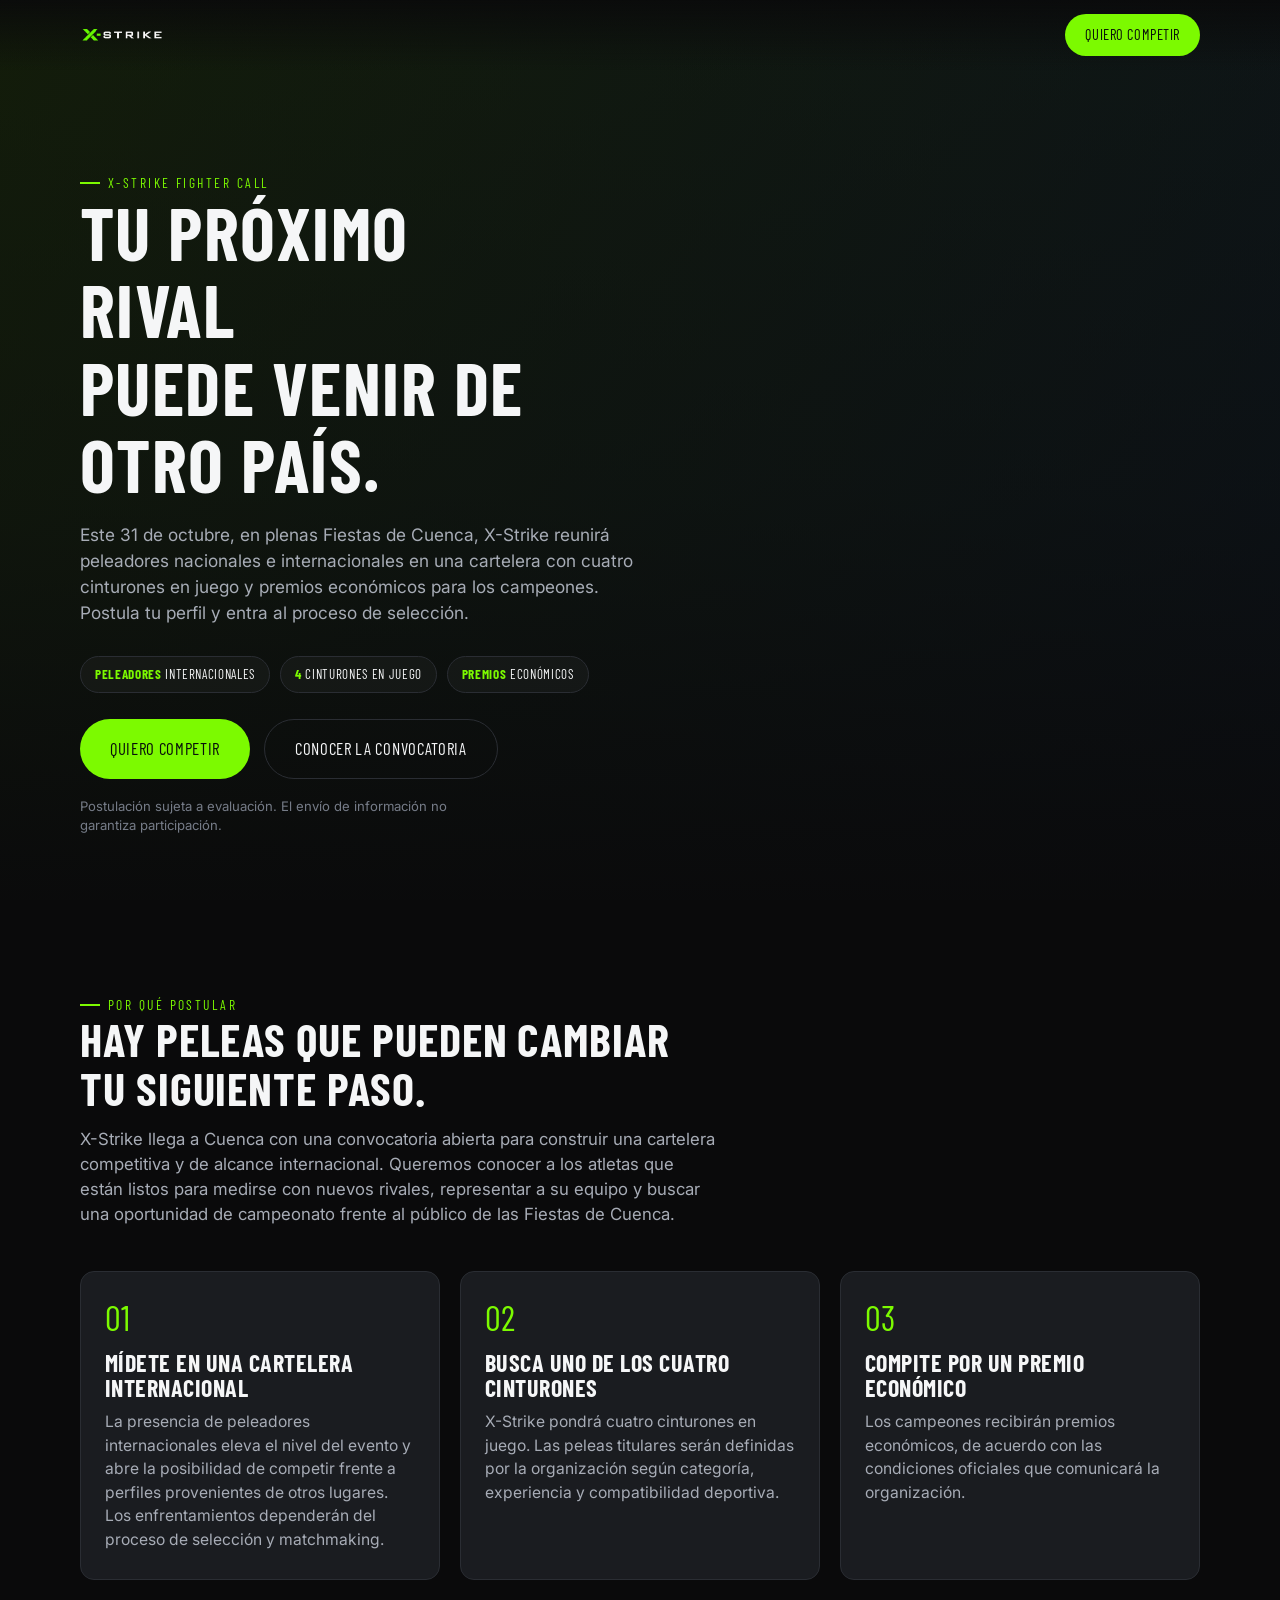
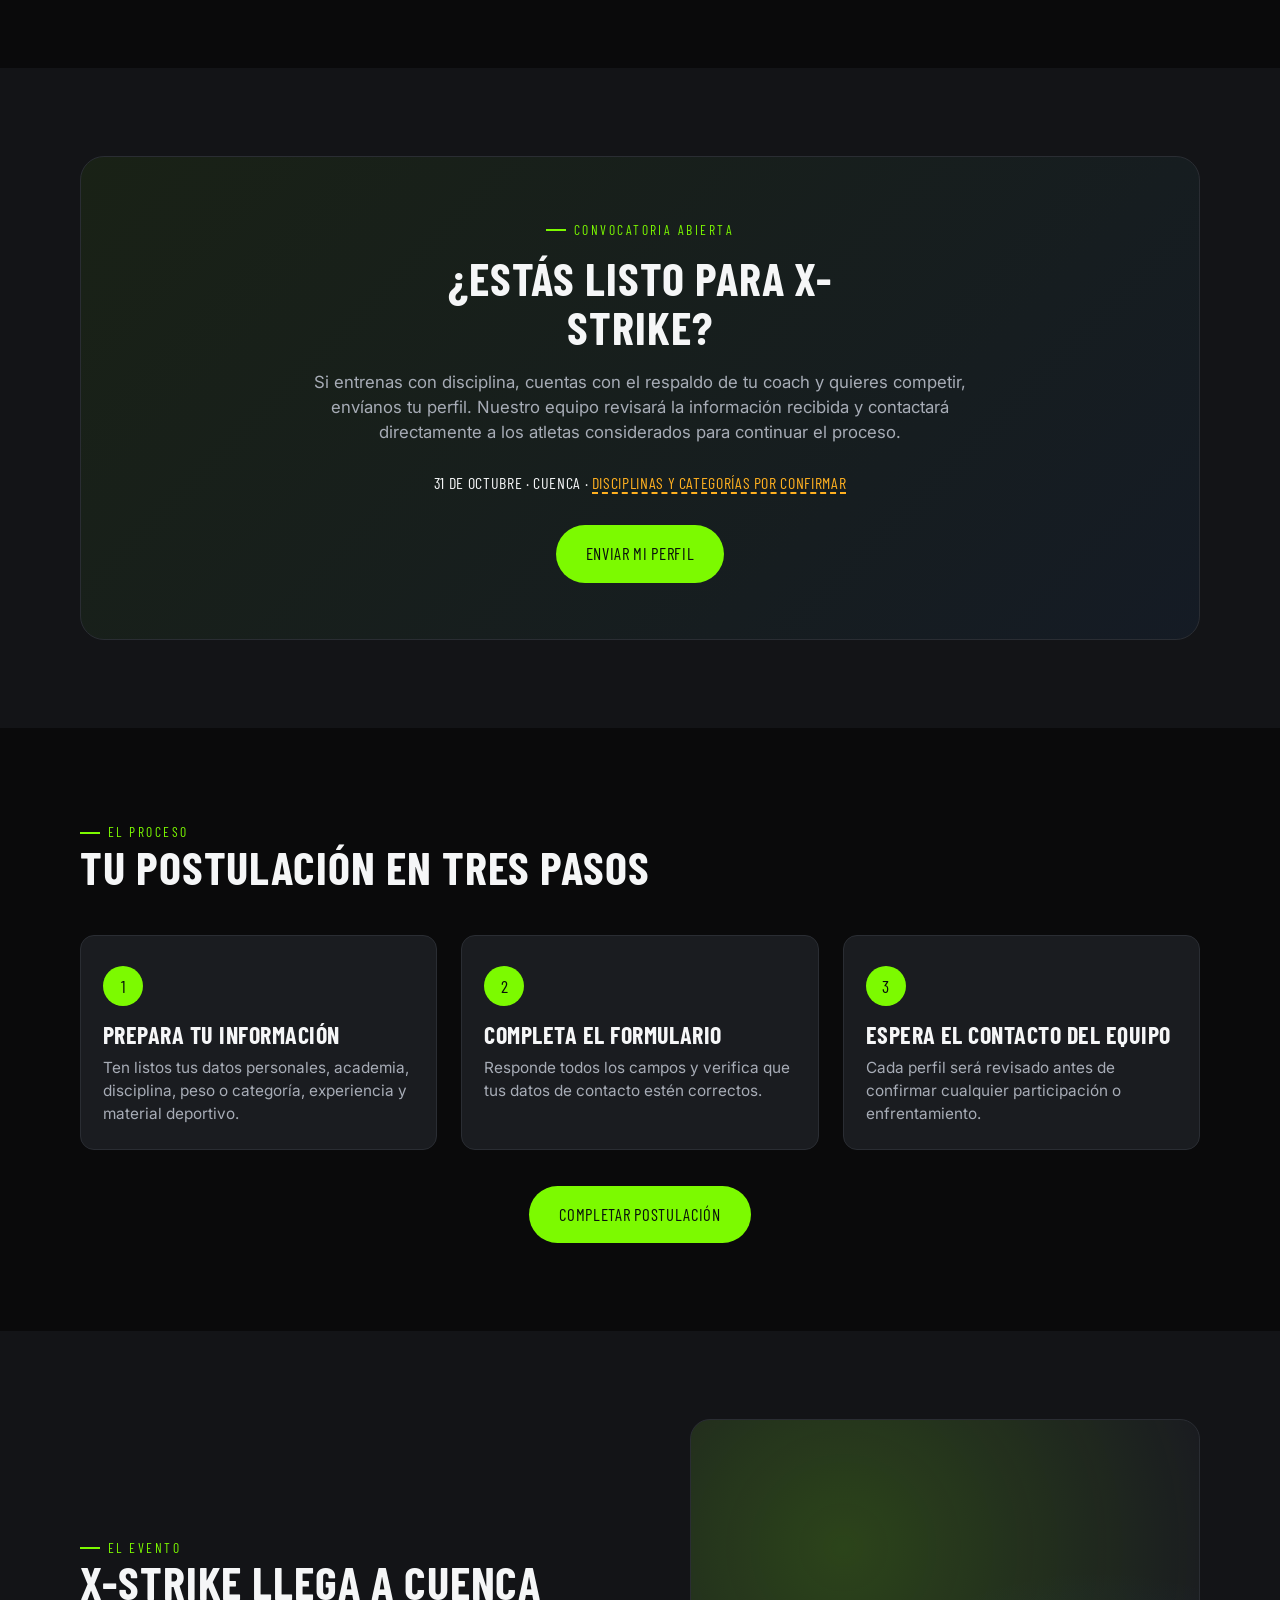
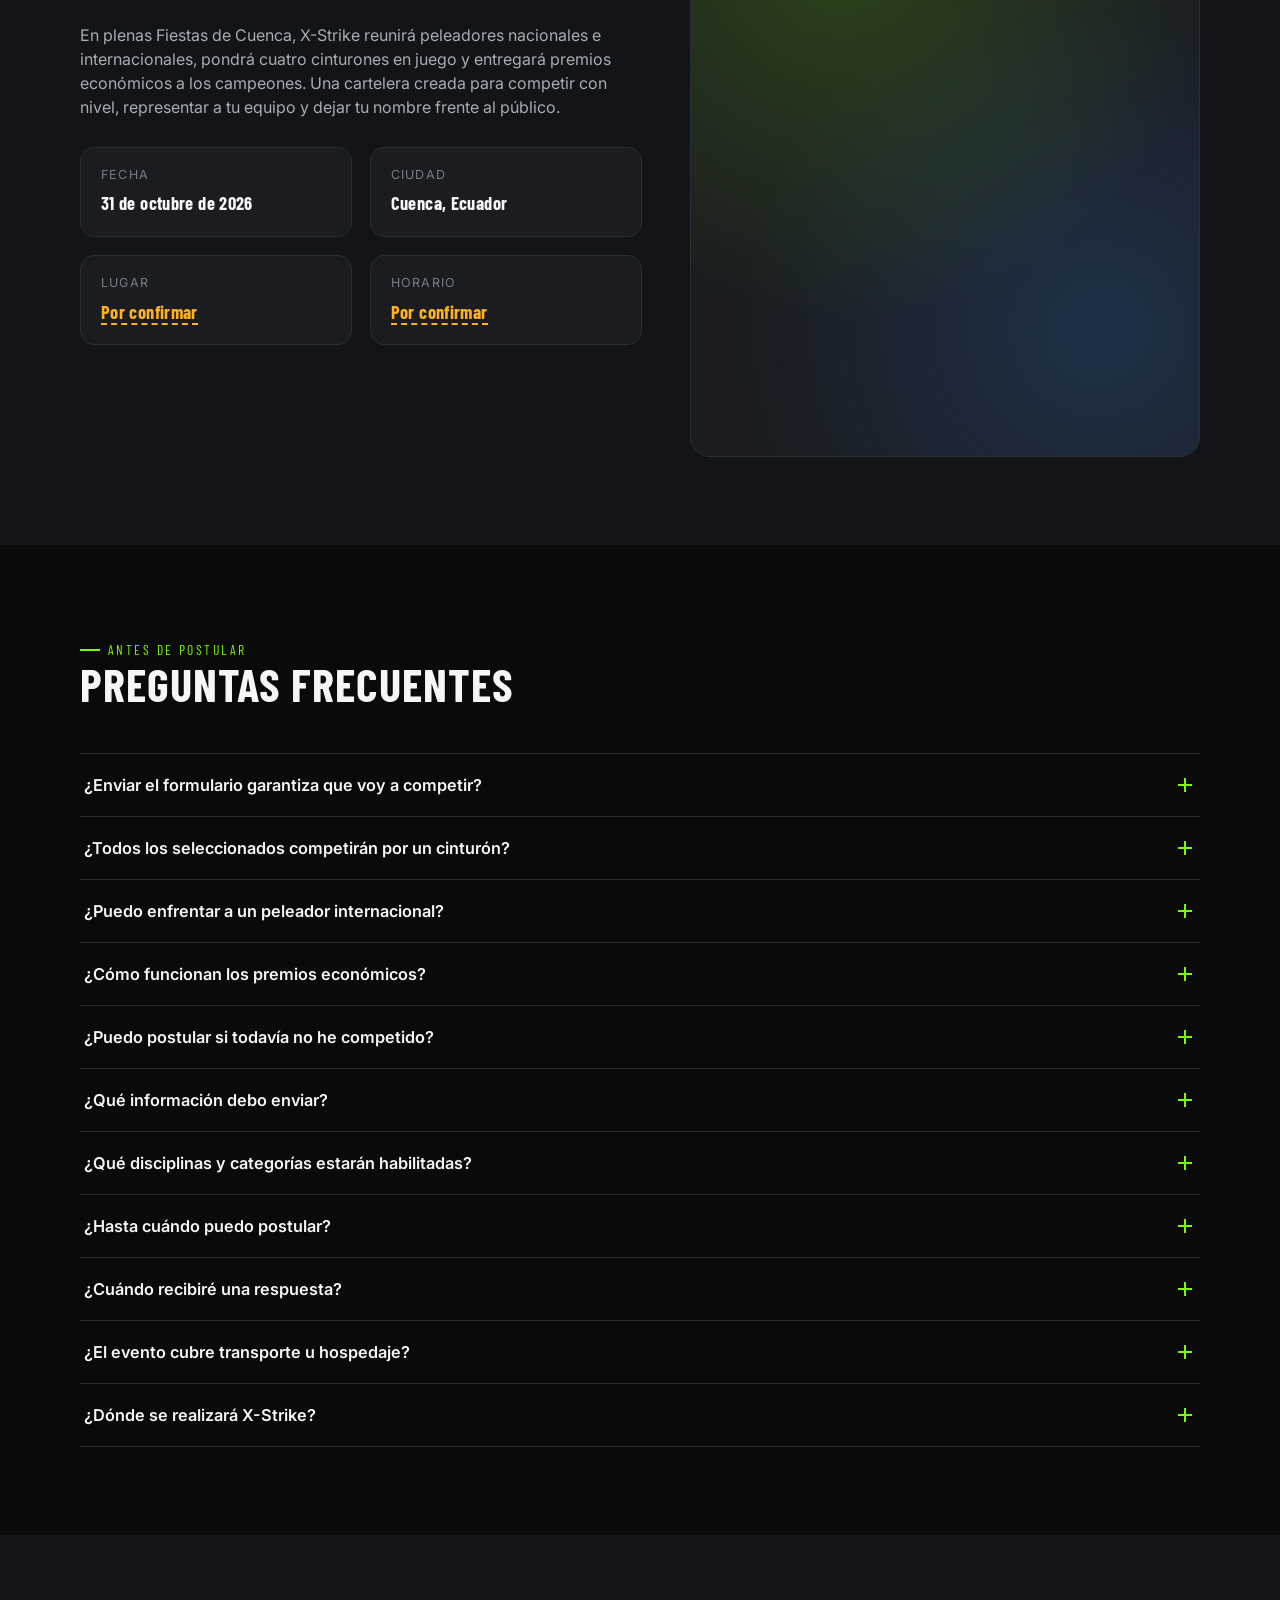
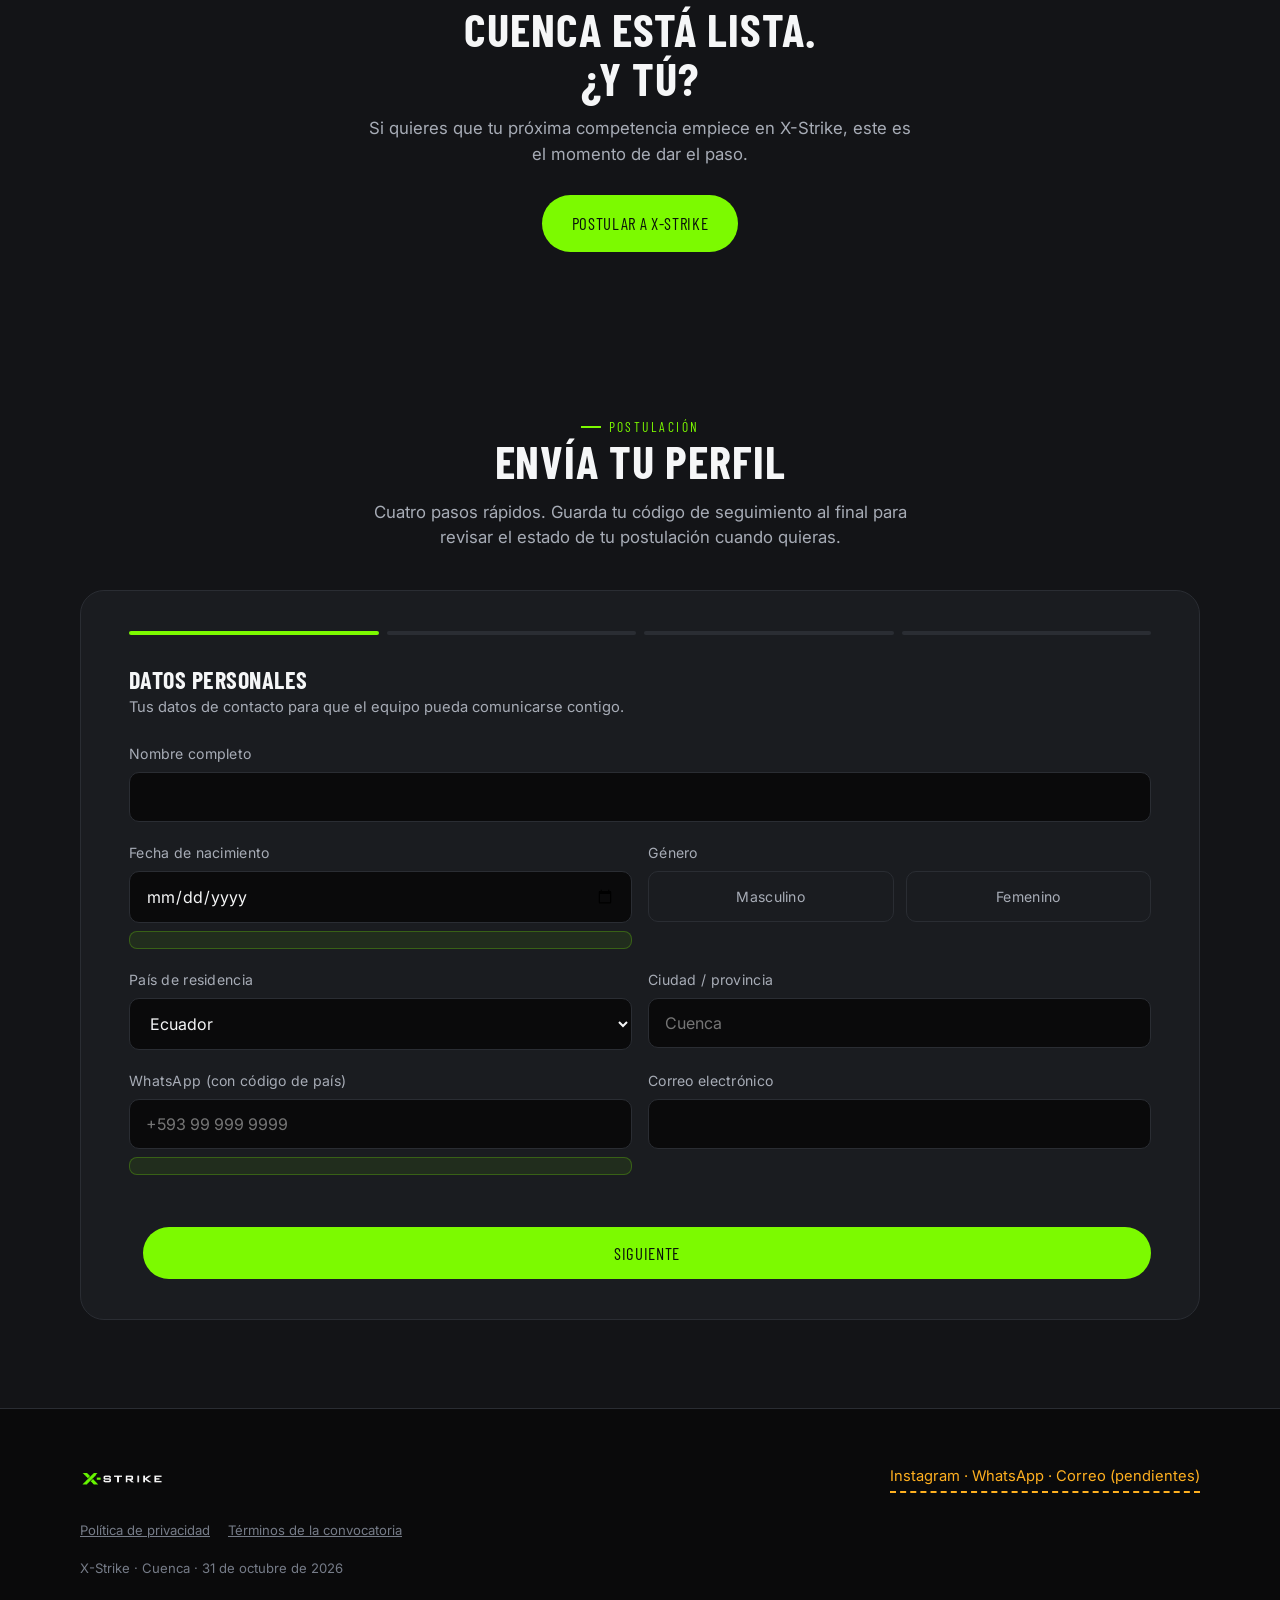
==== index.html @ f02456be "Landing X-Strike: formulario, panel de revisión, pagos" ====
<!doctype html>
<html lang="es">
<head>
<meta charset="UTF-8" />
<meta name="viewport" content="width=device-width, initial-scale=1, viewport-fit=cover" />
<title>X-Strike — Postula para competir en Cuenca</title>
<meta name="description" content="X-Strike llega a Cuenca el 31 de octubre. Peleadores nacionales e internacionales, cuatro cinturones en juego y premios económicos. Postula tu perfil." />
<link rel="icon" href="assets/img/favicon.png" />
<meta property="og:title" content="X-Strike — El nuevo estándar" />
<meta property="og:description" content="Postula para competir en X-Strike, Cuenca, 31 de octubre de 2026." />
<meta property="og:image" content="assets/img/og-preview.jpg" />
<meta property="og:type" content="website" />
<link rel="preconnect" href="https://fonts.googleapis.com">
<link rel="preconnect" href="https://fonts.gstatic.com" crossorigin>
<link href="https://fonts.googleapis.com/css2?family=Barlow+Condensed:wght@600;700&family=Inter:wght@400;500;600&display=swap" rel="stylesheet">
<link rel="stylesheet" href="styles.css" />
</head>
<body>

<nav class="nav">
  <div class="container">
    <img src="assets/img/logo-white.png" alt="X-Strike" class="logo-img" />
    <a href="#formulario" class="btn btn-primary">Quiero competir</a>
  </div>
</nav>

<!-- ============ HERO ============ -->
<header class="hero" id="hero">
  <div class="hero-media">
    <video autoplay muted loop playsinline poster="assets/img/hero-fallback.jpg">
      <source src="assets/video/hero.mp4" type="video/mp4" />
    </video>
  </div>
  <div class="container">
    <span class="eyebrow">X-Strike Fighter Call</span>
    <h1>Tu próximo rival<br>puede venir de otro país.</h1>
    <p class="hero-text">
      Este 31 de octubre, en plenas Fiestas de Cuenca, X-Strike reunirá peleadores nacionales
      e internacionales en una cartelera con cuatro cinturones en juego y premios económicos
      para los campeones. Postula tu perfil y entra al proceso de selección.
    </p>
    <div class="hero-badges">
      <span class="hero-badge"><b>Peleadores</b> internacionales</span>
      <span class="hero-badge"><b>4</b> cinturones en juego</span>
      <span class="hero-badge"><b>Premios</b> económicos</span>
    </div>
    <div class="hero-cta">
      <a href="#formulario" class="btn btn-primary">Quiero competir</a>
      <a href="#convocatoria" class="btn btn-ghost">Conocer la convocatoria</a>
    </div>
    <p class="hero-legal">Postulación sujeta a evaluación. El envío de información no garantiza participación.</p>
  </div>
</header>

<!-- ============ PROPUESTA PARA EL PELEADOR ============ -->
<section id="propuesta">
  <div class="container">
    <div class="section-head reveal">
      <span class="eyebrow">Por qué postular</span>
      <h2>Hay peleas que pueden cambiar tu siguiente paso.</h2>
      <p>
        X-Strike llega a Cuenca con una convocatoria abierta para construir una cartelera
        competitiva y de alcance internacional. Queremos conocer a los atletas que están
        listos para medirse con nuevos rivales, representar a su equipo y buscar una
        oportunidad de campeonato frente al público de las Fiestas de Cuenca.
      </p>
    </div>
    <div class="reasons">
      <article class="reason-card reveal">
        <div class="reason-num">01</div>
        <h3>Mídete en una cartelera internacional</h3>
        <p>La presencia de peleadores internacionales eleva el nivel del evento y abre la posibilidad de competir frente a perfiles provenientes de otros lugares. Los enfrentamientos dependerán del proceso de selección y matchmaking.</p>
      </article>
      <article class="reason-card reveal">
        <div class="reason-num">02</div>
        <h3>Busca uno de los cuatro cinturones</h3>
        <p>X-Strike pondrá cuatro cinturones en juego. Las peleas titulares serán definidas por la organización según categoría, experiencia y compatibilidad deportiva.</p>
      </article>
      <article class="reason-card reveal">
        <div class="reason-num">03</div>
        <h3>Compite por un premio económico</h3>
        <p>Los campeones recibirán premios económicos, de acuerdo con las condiciones oficiales que comunicará la organización.</p>
      </article>
    </div>
  </div>
</section>

<!-- ============ CONVOCATORIA ABIERTA ============ -->
<section class="alt" id="convocatoria">
  <div class="container">
    <div class="convocatoria reveal">
      <span class="eyebrow" style="justify-content:center; margin-bottom: 14px;">Convocatoria abierta</span>
      <h2>¿Estás listo para X-Strike?</h2>
      <p>
        Si entrenas con disciplina, cuentas con el respaldo de tu coach y quieres competir,
        envíanos tu perfil. Nuestro equipo revisará la información recibida y contactará
        directamente a los atletas considerados para continuar el proceso.
      </p>
      <div class="convocatoria-facts">
        31 DE OCTUBRE · CUENCA · <span class="pending" title="Pendiente de confirmar">DISCIPLINAS Y CATEGORÍAS POR CONFIRMAR</span>
      </div>
      <a href="#formulario" class="btn btn-primary">Enviar mi perfil</a>
    </div>
  </div>
</section>

<!-- ============ CÓMO POSTULAR ============ -->
<section id="como-postular">
  <div class="container">
    <div class="section-head reveal">
      <span class="eyebrow">El proceso</span>
      <h2>Tu postulación en tres pasos</h2>
    </div>
    <div class="steps">
      <div class="step reveal">
        <h3>Prepara tu información</h3>
        <p>Ten listos tus datos personales, academia, disciplina, peso o categoría, experiencia y material deportivo.</p>
      </div>
      <div class="step reveal">
        <h3>Completa el formulario</h3>
        <p>Responde todos los campos y verifica que tus datos de contacto estén correctos.</p>
      </div>
      <div class="step reveal">
        <h3>Espera el contacto del equipo</h3>
        <p>Cada perfil será revisado antes de confirmar cualquier participación o enfrentamiento.</p>
      </div>
    </div>
    <div style="text-align:center; margin-top:36px;">
      <a href="#formulario" class="btn btn-primary">Completar postulación</a>
    </div>
  </div>
</section>

<!-- ============ INFORMACIÓN DEL EVENTO ============ -->
<section class="alt" id="evento">
  <div class="container">
    <div class="event-info">
      <div class="reveal">
        <span class="eyebrow">El evento</span>
        <h2>X-Strike llega a Cuenca</h2>
        <p style="margin-top:16px;">
          En plenas Fiestas de Cuenca, X-Strike reunirá peleadores nacionales e internacionales,
          pondrá cuatro cinturones en juego y entregará premios económicos a los campeones.
          Una cartelera creada para competir con nivel, representar a tu equipo y dejar tu
          nombre frente al público.
        </p>
        <div class="event-facts">
          <div class="event-fact"><span>Fecha</span><strong>31 de octubre de 2026</strong></div>
          <div class="event-fact"><span>Ciudad</span><strong>Cuenca, Ecuador</strong></div>
          <div class="event-fact"><span>Lugar</span><strong class="pending" title="Pendiente de confirmar">Por confirmar</strong></div>
          <div class="event-fact"><span>Horario</span><strong class="pending" title="Pendiente de confirmar">Por confirmar</strong></div>
        </div>
      </div>
      <div class="event-visual reveal">
        <img src="assets/img/og-preview.jpg" alt="X-Strike, Cuenca" onerror="this.style.display='none'">
      </div>
    </div>
  </div>
</section>

<!-- ============ FAQ ============ -->
<section id="faq">
  <div class="container">
    <div class="section-head reveal">
      <span class="eyebrow">Antes de postular</span>
      <h2>Preguntas frecuentes</h2>
    </div>
    <div class="faq-list reveal" id="faq-list">
      <!-- generado por JS desde el array FAQ_DATA -->
    </div>
  </div>
</section>

<!-- ============ CIERRE ============ -->
<section class="closer alt">
  <div class="container">
    <h2>Cuenca está lista.<br>¿Y tú?</h2>
    <p>Si quieres que tu próxima competencia empiece en X-Strike, este es el momento de dar el paso.</p>
    <a href="#formulario" class="btn btn-primary">Postular a X-Strike</a>
  </div>
</section>

<!-- ============ FORMULARIO ============ -->
<section class="form-section" id="formulario">
  <div class="container">
    <div class="section-head reveal" style="margin: 0 auto 40px; text-align:center; max-width:560px;">
      <span class="eyebrow" style="justify-content:center;">Postulación</span>
      <h2>Envía tu perfil</h2>
      <p>Cuatro pasos rápidos. Guarda tu código de seguimiento al final para revisar el estado de tu postulación cuando quieras.</p>
    </div>

    <div class="form-shell reveal">
      <div class="form-progress" id="form-progress">
        <span class="active" data-step="1"></span>
        <span data-step="2"></span>
        <span data-step="3"></span>
        <span data-step="4"></span>
      </div>

      <form id="xstrike-form" novalidate>
        <!-- STEP 1: datos personales -->
        <div class="form-step active" data-step="1">
          <h3>Datos personales</h3>
          <p class="step-hint">Tus datos de contacto para que el equipo pueda comunicarse contigo.</p>

          <div class="field">
            <label for="nombre">Nombre completo</label>
            <input type="text" id="nombre" name="nombre" required autocomplete="name" />
            <span class="form-error">Ingresa tu nombre completo.</span>
          </div>
          <div class="field-row">
            <div class="field">
              <label for="nacimiento">Fecha de nacimiento</label>
              <input type="date" id="nacimiento" name="nacimiento" required />
              <span class="form-error">Ingresa tu fecha de nacimiento.</span>
              <span class="computed-hint" id="edad-hint" hidden></span>
            </div>
            <div class="field">
              <label>Género</label>
              <div class="radio-group" id="genero-group">
                <label class="radio-pill">
                  <input type="radio" name="genero" value="Masculino" required />Masculino
                </label>
                <label class="radio-pill">
                  <input type="radio" name="genero" value="Femenino" />Femenino
                </label>
              </div>
              <span class="form-error" id="genero-error">Selecciona una opción.</span>
            </div>
          </div>
          <div class="field-row">
            <div class="field">
              <label for="pais">País de residencia</label>
              <select id="pais" name="pais" required></select>
              <span class="form-error">Selecciona tu país.</span>
            </div>
            <div class="field">
              <label for="ciudad">Ciudad / provincia</label>
              <input type="text" id="ciudad" name="ciudad" required placeholder="Cuenca" />
              <span class="form-error">Ingresa tu ciudad o provincia.</span>
            </div>
          </div>
          <div class="field-row">
            <div class="field">
              <label for="whatsapp">WhatsApp (con código de país)</label>
              <input type="tel" id="whatsapp" name="whatsapp" required placeholder="+593 99 999 9999" />
              <span class="form-error">Ingresa un número válido con código de país.</span>
              <span class="computed-hint" id="whatsapp-hint" hidden></span>
            </div>
            <div class="field">
              <label for="correo">Correo electrónico</label>
              <input type="email" id="correo" name="correo" required autocomplete="email" />
              <span class="form-error">Ingresa un correo válido.</span>
            </div>
          </div>

          <div class="form-nav">
            <span></span>
            <button type="button" class="btn btn-primary" data-next>Siguiente</button>
          </div>
        </div>

        <!-- STEP 2: datos deportivos -->
        <div class="form-step" data-step="2">
          <h3>Datos deportivos</h3>
          <p class="step-hint">Tu perfil competitivo: academia, coach y experiencia.</p>

          <div class="field-row">
            <div class="field">
              <label for="academia">Academia o equipo</label>
              <input type="text" id="academia" name="academia" required />
              <span class="form-error">Ingresa tu academia o equipo.</span>
            </div>
            <div class="field">
              <label for="coach">Nombre y contacto del coach</label>
              <input type="text" id="coach" name="coach" required />
              <span class="form-error">Ingresa el nombre y contacto de tu coach.</span>
            </div>
          </div>

          <div class="field-row">
            <div class="field">
              <label for="disciplina">Disciplina principal</label>
              <select id="disciplina" name="disciplina" required></select>
              <span class="form-error">Selecciona tu disciplina.</span>
            </div>
            <div class="field">
              <label for="peso">Peso actual (kg)</label>
              <input type="number" id="peso" name="peso" min="15" max="200" step="0.1" required placeholder="Ej. 70" />
              <span class="form-error">Ingresa tu peso actual en kg.</span>
              <span class="computed-hint" id="peso-hint" hidden></span>
            </div>
          </div>

          <div class="field-row">
            <div class="field">
              <label for="altura">Altura <span class="opt">(opcional)</span></label>
              <input type="text" id="altura" name="altura" placeholder="Ej. 1.75 m" />
            </div>
            <div class="field">
              <label for="anios">Años de entrenamiento</label>
              <input type="number" id="anios" name="anios" min="0" max="60" required />
              <span class="form-error">Ingresa tus años de entrenamiento.</span>
            </div>
          </div>

          <div class="field">
            <label for="experiencia">Experiencia competitiva</label>
            <textarea id="experiencia" name="experiencia" required placeholder="Indica si sería tu primera competencia."></textarea>
            <span class="form-error">Cuéntanos tu experiencia competitiva.</span>
          </div>

          <div class="field">
            <label for="record">Récord, si aplica <span class="opt">(opcional)</span></label>
            <input type="text" id="record" name="record" placeholder="Ej. 5-1-0" />
          </div>

          <div class="form-nav">
            <button type="button" class="btn btn-ghost" data-prev>Atrás</button>
            <button type="button" class="btn btn-primary" data-next>Siguiente</button>
          </div>
        </div>

        <!-- STEP 3: material y disponibilidad -->
        <div class="form-step" data-step="3">
          <h3>Material y disponibilidad</h3>
          <p class="step-hint">Preferimos enlaces a videos o redes en lugar de archivos, para que no necesites iniciar sesión en ningún lado.</p>

          <div class="field">
            <label for="instagram">Perfil de Instagram <span class="opt">(opcional)</span></label>
            <input type="text" id="instagram" name="instagram" placeholder="@tuusuario" />
          </div>
          <div class="field">
            <label for="highlights">Enlace a videos o highlights <span class="opt">(opcional)</span></label>
            <input type="url" id="highlights" name="highlights" placeholder="https://..." />
          </div>

          <div class="field">
            <label>Disponibilidad para competir el 31 de octubre</label>
            <div class="radio-group" id="disponibilidad-group">
              <label class="radio-pill">
                <input type="radio" name="disponibilidad" value="Sí" required />Sí
              </label>
              <label class="radio-pill">
                <input type="radio" name="disponibilidad" value="No" />No
              </label>
            </div>
            <span class="form-error" id="disponibilidad-error">Selecciona una opción.</span>
          </div>

          <div class="form-nav">
            <button type="button" class="btn btn-ghost" data-prev>Atrás</button>
            <button type="button" class="btn btn-primary" data-next>Siguiente</button>
          </div>
        </div>

        <!-- STEP 4: confirmaciones -->
        <div class="form-step" data-step="4">
          <h3>Confirmación final</h3>
          <p class="step-hint">Últimos detalles antes de enviar tu postulación.</p>

          <div class="check-field">
            <input type="checkbox" id="chk-veracidad" name="chk-veracidad" required />
            <label for="chk-veracidad">Confirmo que la información proporcionada en este formulario es verídica y podrá ser verificada por la organización.</label>
          </div>
          <div class="check-field">
            <input type="checkbox" id="chk-datos" name="chk-datos" required />
            <label for="chk-datos">Autorizo a X-Strike a contactarme y a tratar mis datos personales con el único fin de gestionar mi postulación a este evento.</label>
          </div>
          <div class="check-field">
            <input type="checkbox" id="chk-garantia" name="chk-garantia" required />
            <label for="chk-garantia">Entiendo que el envío de este formulario no garantiza mi participación en X-Strike.</label>
          </div>
          <span class="form-error" id="checks-error" style="display:none; margin-top:8px;">Debes aceptar las tres condiciones para continuar.</span>

          <div class="form-nav">
            <button type="button" class="btn btn-ghost" data-prev>Atrás</button>
            <button type="submit" class="btn btn-primary">Enviar postulación</button>
          </div>
        </div>
      </form>

      <!-- Estado: enviando -->
      <div class="form-submitting" id="form-submitting" hidden>
        <div class="spinner"></div>
        <p>Enviando tu postulación...</p>
      </div>

      <!-- Estado: éxito -->
      <div class="form-result" id="form-result" hidden>
        <span class="eyebrow" style="justify-content:center;">Postulación recibida</span>
        <h3 style="margin-top:14px;">Gracias por querer ser parte de X-Strike</h3>
        <div class="code" id="form-code">XS-0000</div>
        <p>
          Nuestro equipo revisará tu información y se comunicará contigo si tu perfil continúa
          en el proceso. El envío del formulario no confirma automáticamente tu participación.
          Te enviamos este código también a tu correo — guárdalo para consultar el estado de tu
          postulación en <a href="estado.html" style="color:var(--green);">esta página</a>.
        </p>
        <p id="local-mode-note" class="pending" style="margin-top:18px; display:inline-block;" hidden>
          Modo de prueba: esta postulación se guardó solo en este navegador (aún no hay
          backend conectado). Revísala en <a href="admin.html" style="color:inherit;">admin.html</a>.
        </p>
      </div>

      <!-- Estado: error -->
      <div class="form-result" id="form-error-state" hidden>
        <h3>No pudimos enviar tu postulación</h3>
        <p>Revisa tu conexión e intenta de nuevo. Si el problema continúa, escríbenos directamente.</p>
        <button type="button" class="btn btn-ghost" id="form-retry" style="margin-top:20px;">Intentar de nuevo</button>
      </div>
    </div>
  </div>
</section>

<!-- ============ FOOTER ============ -->
<footer>
  <div class="container">
    <div class="footer-top">
      <img src="assets/img/logo-white.png" alt="X-Strike" class="logo-img" />
      <div class="footer-links" id="footer-links">
        <!-- generado por JS desde config.js -->
      </div>
    </div>
    <div class="footer-legal">
      <a href="privacidad.html">Política de privacidad</a>
      <a href="terminos.html">Términos de la convocatoria</a>
    </div>
    <div class="footer-meta">X-Strike · Cuenca · 31 de octubre de 2026</div>
  </div>
</footer>

<div class="sticky-cta" id="sticky-cta">
  <a href="#formulario" class="btn btn-primary btn-block">Quiero competir</a>
</div>

<script src="config.js"></script>
<script src="countries.js"></script>
<script src="local-store.js"></script>
<script src="main.js"></script>
</body>
</html>
---- styles.css ----
/* ============================================================
   X-STRIKE — landing de postulaciones
   Paleta: negro/grafito + verde neón + azul eléctrico (sin rojo)
   ============================================================ */

:root {
  --bg: #0a0a0b;
  --bg-alt: #131417;
  --bg-card: #1a1c20;
  --line: #2a2d33;
  --text: #f5f6f7;
  --silver: #a7acb6;
  --muted: #767c88;
  --green: #7cfa00;
  --green-dim: #5ec700;
  --blue: #2f8bff;
  --pending: #ffb020;

  --font-display: "Barlow Condensed", "Arial Narrow", sans-serif;
  --font-body: "Inter", "Helvetica Neue", Arial, sans-serif;

  --container: 1160px;
  --radius: 14px;
}

* { box-sizing: border-box; }
html { scroll-behavior: smooth; }

body {
  margin: 0;
  background: var(--bg);
  color: var(--text);
  font-family: var(--font-body);
  line-height: 1.5;
  -webkit-font-smoothing: antialiased;
  overflow-x: hidden;
}

img, video { max-width: 100%; display: block; }

a { color: inherit; }

.container {
  width: 100%;
  max-width: var(--container);
  margin: 0 auto;
  padding: 0 20px;
}

h1, h2, h3 {
  font-family: var(--font-display);
  text-transform: uppercase;
  letter-spacing: 0.02em;
  line-height: 1.05;
  margin: 0;
}

h2 { font-size: clamp(2rem, 6vw, 2.9rem); }
h3 { font-size: clamp(1.2rem, 3vw, 1.5rem); }

p { color: var(--silver); margin: 0; }

.eyebrow {
  display: inline-flex;
  align-items: center;
  gap: 8px;
  font-family: var(--font-display);
  font-size: 0.85rem;
  letter-spacing: 0.18em;
  text-transform: uppercase;
  color: var(--green);
}
.eyebrow::before {
  content: "";
  width: 20px;
  height: 2px;
  background: var(--green);
  display: inline-block;
}

section { position: relative; padding: 88px 0; }
section.alt { background: var(--bg-alt); }

.section-head { max-width: 640px; margin-bottom: 44px; }
.section-head p { margin-top: 14px; font-size: 1.05rem; }

/* -------- Pending marker (visible en desarrollo) -------- */
.pending {
  border-bottom: 2px dashed var(--pending);
  color: var(--pending);
  cursor: help;
}

/* -------- Buttons -------- */
.btn {
  display: inline-flex;
  align-items: center;
  justify-content: center;
  gap: 10px;
  padding: 16px 30px;
  border-radius: 999px;
  font-family: var(--font-display);
  font-size: 1.05rem;
  letter-spacing: 0.04em;
  text-transform: uppercase;
  text-decoration: none;
  border: none;
  cursor: pointer;
  transition: transform 0.15s ease, box-shadow 0.15s ease, background 0.15s ease;
  white-space: nowrap;
}
.btn-primary {
  background: var(--green);
  color: #08110a;
  box-shadow: 0 0 0 0 rgba(124, 250, 0, 0.5);
}
.btn-primary:hover { transform: translateY(-2px); box-shadow: 0 10px 30px -8px rgba(124, 250, 0, 0.55); }
.btn-primary:active { transform: translateY(0); }

.btn-ghost {
  background: transparent;
  color: var(--text);
  border: 1.5px solid var(--line);
}
.btn-ghost:hover { border-color: var(--green); color: var(--green); }

.btn-block { width: 100%; }

/* -------- Nav -------- */
.nav {
  position: fixed;
  top: 0; left: 0; right: 0;
  z-index: 60;
  padding: 14px 0;
  background: linear-gradient(to bottom, rgba(10,10,11,0.9), rgba(10,10,11,0));
  pointer-events: none;
}
.nav .container { display: flex; align-items: center; justify-content: space-between; pointer-events: auto; }
.nav .btn { padding: 10px 20px; font-size: 0.9rem; }

/* -------- Wordmark (placeholder del logo) -------- */
.wordmark {
  display: inline-flex;
  align-items: center;
  font-family: var(--font-display);
  font-weight: 700;
  font-size: 1.5rem;
  letter-spacing: 0.02em;
  text-transform: uppercase;
  line-height: 1;
  gap: 2px;
}
.wordmark .x { color: var(--green); }
.wordmark .strike { color: var(--text); }

.logo-img {
  height: 28px;
  width: auto;
  display: block;
}

/* -------- Hero -------- */
.hero {
  position: relative;
  min-height: 100svh;
  display: flex;
  align-items: flex-end;
  padding: 140px 0 64px;
  overflow: hidden;
}
.hero-media {
  position: absolute; inset: 0;
  z-index: 0;
}
.hero-media video,
.hero-media img {
  width: 100%; height: 100%;
  object-fit: cover;
}
.hero-media::after {
  content: "";
  position: absolute; inset: 0;
  background:
    linear-gradient(to top, rgba(10,10,11,0.97) 0%, rgba(10,10,11,0.55) 45%, rgba(10,10,11,0.35) 100%),
    linear-gradient(120deg, rgba(124,250,0,0.12), rgba(47,139,255,0.10));
}
.hero .container { position: relative; z-index: 1; }

.hero-badges {
  display: flex;
  flex-wrap: wrap;
  gap: 10px;
  margin: 22px 0 26px;
}
.hero-badge {
  font-family: var(--font-display);
  font-size: 0.82rem;
  letter-spacing: 0.05em;
  text-transform: uppercase;
  padding: 8px 14px;
  border-radius: 999px;
  border: 1px solid var(--line);
  background: rgba(255,255,255,0.03);
  color: var(--text);
}
.hero-badge b { color: var(--green); }

.hero h1 {
  font-size: clamp(2.6rem, 8.5vw, 4.6rem);
  max-width: 14ch;
}
.hero-text { max-width: 52ch; margin: 20px 0 30px; font-size: 1.08rem; }

.hero-cta { display: flex; flex-wrap: wrap; gap: 14px; }
.hero-legal { margin-top: 18px; font-size: 0.82rem; color: var(--muted); max-width: 46ch; }

/* -------- Sticky CTA (mobile) -------- */
.sticky-cta {
  position: fixed;
  left: 0; right: 0; bottom: 0;
  z-index: 70;
  padding: 12px 16px calc(12px + env(safe-area-inset-bottom));
  background: rgba(10,10,11,0.92);
  backdrop-filter: blur(10px);
  border-top: 1px solid var(--line);
  transform: translateY(120%);
  transition: transform 0.3s ease;
}
.sticky-cta.show { transform: translateY(0); }
.sticky-cta .btn { width: 100%; }
@media (min-width: 860px) { .sticky-cta { display: none; } }

/* -------- Reasons grid -------- */
.reasons {
  display: grid;
  grid-template-columns: repeat(auto-fit, minmax(260px, 1fr));
  gap: 20px;
}
.reason-card {
  background: var(--bg-card);
  border: 1px solid var(--line);
  border-radius: var(--radius);
  padding: 28px 24px;
  opacity: 0;
  transform: translateY(24px);
  transition: opacity 0.6s ease, transform 0.6s ease;
}
.reason-card.in { opacity: 1; transform: translateY(0); }
.reason-num {
  font-family: var(--font-display);
  font-size: 2.2rem;
  color: var(--green);
  line-height: 1;
  margin-bottom: 14px;
}
.reason-card h3 { margin-bottom: 10px; }
.reason-card p { font-size: 0.98rem; }

/* -------- Convocatoria -------- */
.convocatoria {
  background: linear-gradient(135deg, rgba(124,250,0,0.06), rgba(47,139,255,0.06));
  border: 1px solid var(--line);
  border-radius: 24px;
  padding: 56px 40px;
  text-align: center;
}
.convocatoria h2 { max-width: 20ch; margin: 0 auto 18px; }
.convocatoria p { max-width: 60ch; margin: 0 auto 26px; font-size: 1.05rem; }
.convocatoria-facts {
  font-family: var(--font-display);
  letter-spacing: 0.04em;
  color: var(--text);
  margin-bottom: 30px;
  font-size: 1rem;
}

/* -------- Steps -------- */
.steps {
  display: grid;
  grid-template-columns: repeat(auto-fit, minmax(240px, 1fr));
  gap: 24px;
  counter-reset: step;
}
.step {
  position: relative;
  padding: 30px 22px 24px;
  background: var(--bg-card);
  border: 1px solid var(--line);
  border-radius: var(--radius);
}
.step::before {
  counter-increment: step;
  content: counter(step);
  font-family: var(--font-display);
  font-size: 1.1rem;
  width: 40px; height: 40px;
  display: flex; align-items: center; justify-content: center;
  border-radius: 50%;
  background: var(--green);
  color: #08110a;
  margin-bottom: 16px;
}
.step h3 { margin-bottom: 8px; }
.step p { font-size: 0.96rem; }

/* -------- Event info -------- */
.event-info { display: grid; grid-template-columns: 1.1fr 1fr; gap: 48px; align-items: center; }
.event-facts { display: grid; grid-template-columns: 1fr 1fr; gap: 18px; margin-top: 28px; }
.event-fact {
  background: var(--bg-card);
  border: 1px solid var(--line);
  border-radius: var(--radius);
  padding: 18px 20px;
}
.event-fact span {
  display: block;
  font-size: 0.78rem;
  letter-spacing: 0.1em;
  text-transform: uppercase;
  color: var(--muted);
  margin-bottom: 6px;
}
.event-fact strong { font-family: var(--font-display); font-size: 1.15rem; letter-spacing: 0.02em; }
.event-visual {
  aspect-ratio: 4/5;
  border-radius: 20px;
  background: radial-gradient(circle at 30% 20%, rgba(124,250,0,0.18), transparent 60%),
              radial-gradient(circle at 80% 80%, rgba(47,139,255,0.18), transparent 55%),
              var(--bg-card);
  border: 1px solid var(--line);
  display: flex; align-items: center; justify-content: center;
  overflow: hidden;
}
.event-visual img { width: 100%; height: 100%; object-fit: cover; }
@media (max-width: 860px) {
  .event-info { grid-template-columns: 1fr; }
  .event-visual { order: -1; aspect-ratio: 16/10; }
}

/* -------- Closer -------- */
.closer {
  text-align: center;
  padding: 70px 0;
}
.closer h2 { margin-bottom: 14px; }
.closer p { max-width: 50ch; margin: 0 auto 28px; font-size: 1.05rem; }

/* -------- FAQ -------- */
.faq-list { border-top: 1px solid var(--line); }
.faq-item { border-bottom: 1px solid var(--line); }
.faq-q {
  width: 100%;
  display: flex;
  align-items: center;
  justify-content: space-between;
  gap: 16px;
  padding: 20px 4px;
  background: none;
  border: none;
  color: var(--text);
  font-family: var(--font-body);
  font-size: 1.02rem;
  font-weight: 600;
  text-align: left;
  cursor: pointer;
}
.faq-q .icon { flex-shrink: 0; width: 22px; height: 22px; position: relative; }
.faq-q .icon::before, .faq-q .icon::after {
  content: ""; position: absolute; background: var(--green);
  top: 50%; left: 50%; transform: translate(-50%, -50%);
}
.faq-q .icon::before { width: 14px; height: 2px; }
.faq-q .icon::after { width: 2px; height: 14px; transition: transform 0.25s ease; }
.faq-item.open .faq-q .icon::after { transform: translate(-50%, -50%) rotate(90deg) scaleY(0); }
.faq-a {
  max-height: 0;
  overflow: hidden;
  transition: max-height 0.3s ease;
}
.faq-a p { padding: 0 4px 20px; font-size: 0.98rem; }
.faq-item.open .faq-a { max-height: 300px; }

/* -------- Form -------- */
.form-section { background: var(--bg-alt); }
.form-shell {
  background: var(--bg-card);
  border: 1px solid var(--line);
  border-radius: 24px;
  padding: 40px clamp(20px, 5vw, 48px);
}
.form-progress {
  display: flex; gap: 8px;
  margin-bottom: 32px;
}
.form-progress span {
  flex: 1; height: 4px; border-radius: 4px;
  background: var(--line);
  transition: background 0.3s ease;
}
.form-progress span.done, .form-progress span.active { background: var(--green); }

.form-step { display: none; }
.form-step.active { display: block; animation: fadeIn 0.35s ease; }
@keyframes fadeIn { from { opacity: 0; transform: translateY(8px);} to { opacity: 1; transform: translateY(0);} }

.form-step h3 { margin-bottom: 4px; }
.form-step .step-hint { margin-bottom: 24px; font-size: 0.92rem; }

.field { margin-bottom: 20px; }
.field label {
  display: block;
  font-size: 0.88rem;
  letter-spacing: 0.02em;
  color: var(--silver);
  margin-bottom: 8px;
}
.field label .opt { color: var(--muted); font-weight: 400; }
.field input[type="text"],
.field input[type="email"],
.field input[type="tel"],
.field input[type="date"],
.field input[type="url"],
.field input[type="number"],
.field select,
.field textarea {
  width: 100%;
  padding: 14px 16px;
  background: var(--bg);
  border: 1px solid var(--line);
  border-radius: 10px;
  color: var(--text);
  font-family: var(--font-body);
  font-size: 1rem;
  transition: border-color 0.15s ease;
}
.field textarea { resize: vertical; min-height: 96px; }
.field input:focus, .field select:focus, .field textarea:focus {
  outline: none; border-color: var(--green);
}
.field-row { display: grid; grid-template-columns: 1fr 1fr; gap: 16px; }
@media (max-width: 560px) { .field-row { grid-template-columns: 1fr; } }

.radio-group { display: flex; gap: 12px; }
.radio-pill {
  flex: 1;
  text-align: center;
  padding: 14px;
  border: 1px solid var(--line);
  border-radius: 10px;
  cursor: pointer;
  font-size: 0.95rem;
}
.radio-pill input { display: none; }
.radio-pill.checked { border-color: var(--green); background: rgba(124,250,0,0.08); color: var(--green); }

.check-field {
  display: flex; gap: 12px; align-items: flex-start;
  padding: 14px 0;
  border-bottom: 1px solid var(--line);
}
.check-field:last-child { border-bottom: none; }
.check-field input { margin-top: 4px; width: 18px; height: 18px; accent-color: var(--green); flex-shrink: 0; }
.check-field label { font-size: 0.9rem; color: var(--silver); margin: 0; }

.form-nav { display: flex; justify-content: space-between; gap: 14px; margin-top: 32px; }
.form-nav .btn-ghost { flex: 0 0 auto; }
.form-nav .btn-primary { flex: 1; }

.form-error { color: #ff6b6b; font-size: 0.85rem; margin-top: 6px; display: none; }
.field.invalid input, .field.invalid select, .field.invalid textarea { border-color: #ff6b6b; }
.field.invalid .form-error { display: block; }

.computed-hint {
  display: block; margin-top: 8px; font-size: 0.85rem; color: var(--green);
  background: rgba(124,250,0,0.08); border: 1px solid rgba(124,250,0,0.25);
  border-radius: 8px; padding: 8px 12px;
}

.form-result { text-align: center; padding: 20px 0; }
.form-result .code {
  font-family: var(--font-display);
  font-size: 2.4rem;
  color: var(--green);
  letter-spacing: 0.06em;
  margin: 18px 0;
}
.form-result p { max-width: 46ch; margin: 0 auto; }

.form-submitting { text-align: center; padding: 40px 0; }
.spinner {
  width: 36px; height: 36px;
  border: 3px solid var(--line);
  border-top-color: var(--green);
  border-radius: 50%;
  margin: 0 auto 16px;
  animation: spin 0.8s linear infinite;
}
@keyframes spin { to { transform: rotate(360deg); } }

/* -------- Footer -------- */
footer { padding: 56px 0 100px; border-top: 1px solid var(--line); }
@media (min-width: 860px) { footer { padding-bottom: 56px; } }
.footer-top {
  display: flex; flex-wrap: wrap; justify-content: space-between; gap: 24px;
  margin-bottom: 28px;
}
.footer-links { display: flex; gap: 22px; flex-wrap: wrap; font-size: 0.92rem; }
.footer-legal { font-size: 0.82rem; color: var(--muted); display: flex; gap: 18px; flex-wrap: wrap; }
.footer-meta { font-size: 0.82rem; color: var(--muted); margin-top: 18px; }

/* -------- Reveal on scroll -------- */
.reveal { opacity: 0; transform: translateY(28px); transition: opacity 0.7s ease, transform 0.7s ease; }
.reveal.in { opacity: 1; transform: translateY(0); }

/* -------- Utility -------- */
.grid-2 { display: grid; grid-template-columns: 1fr 1fr; gap: 20px; }
@media (max-width: 700px) { .grid-2 { grid-template-columns: 1fr; } }

::selection { background: var(--green); color: #08110a; }
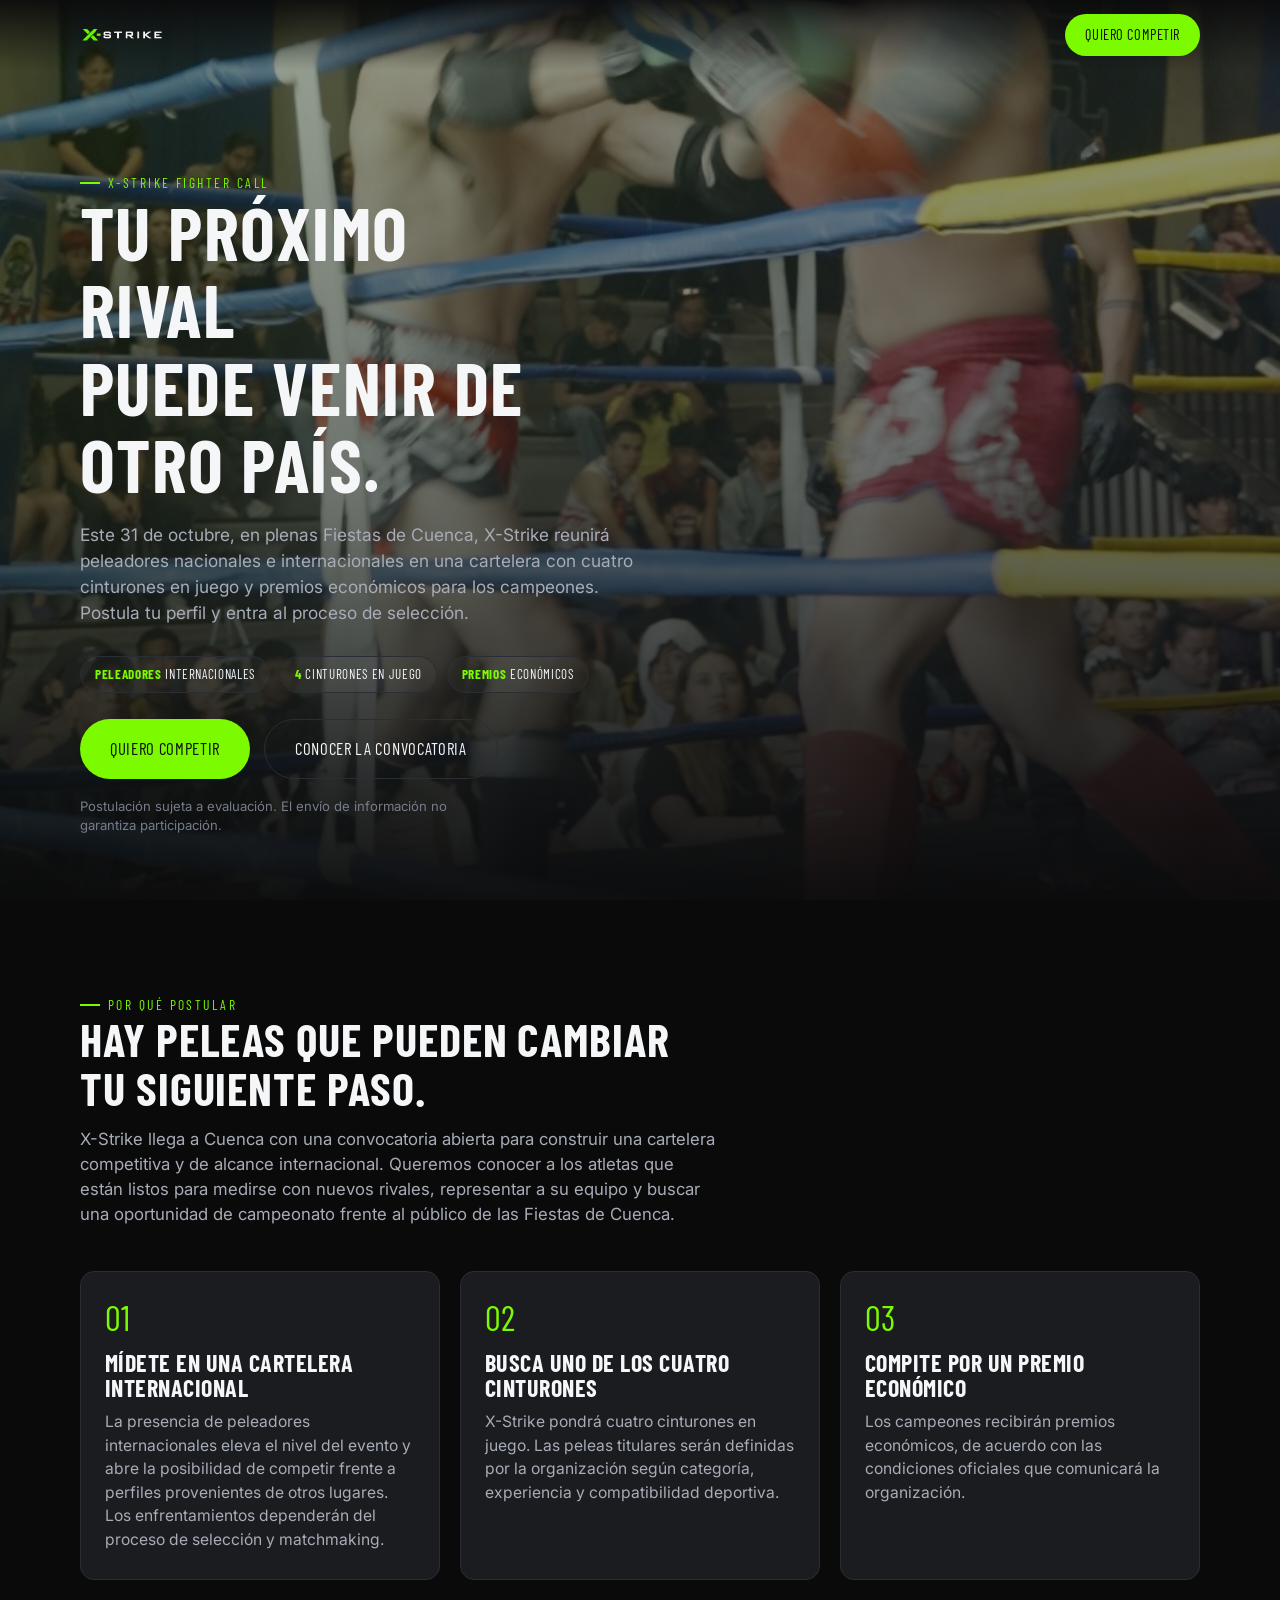
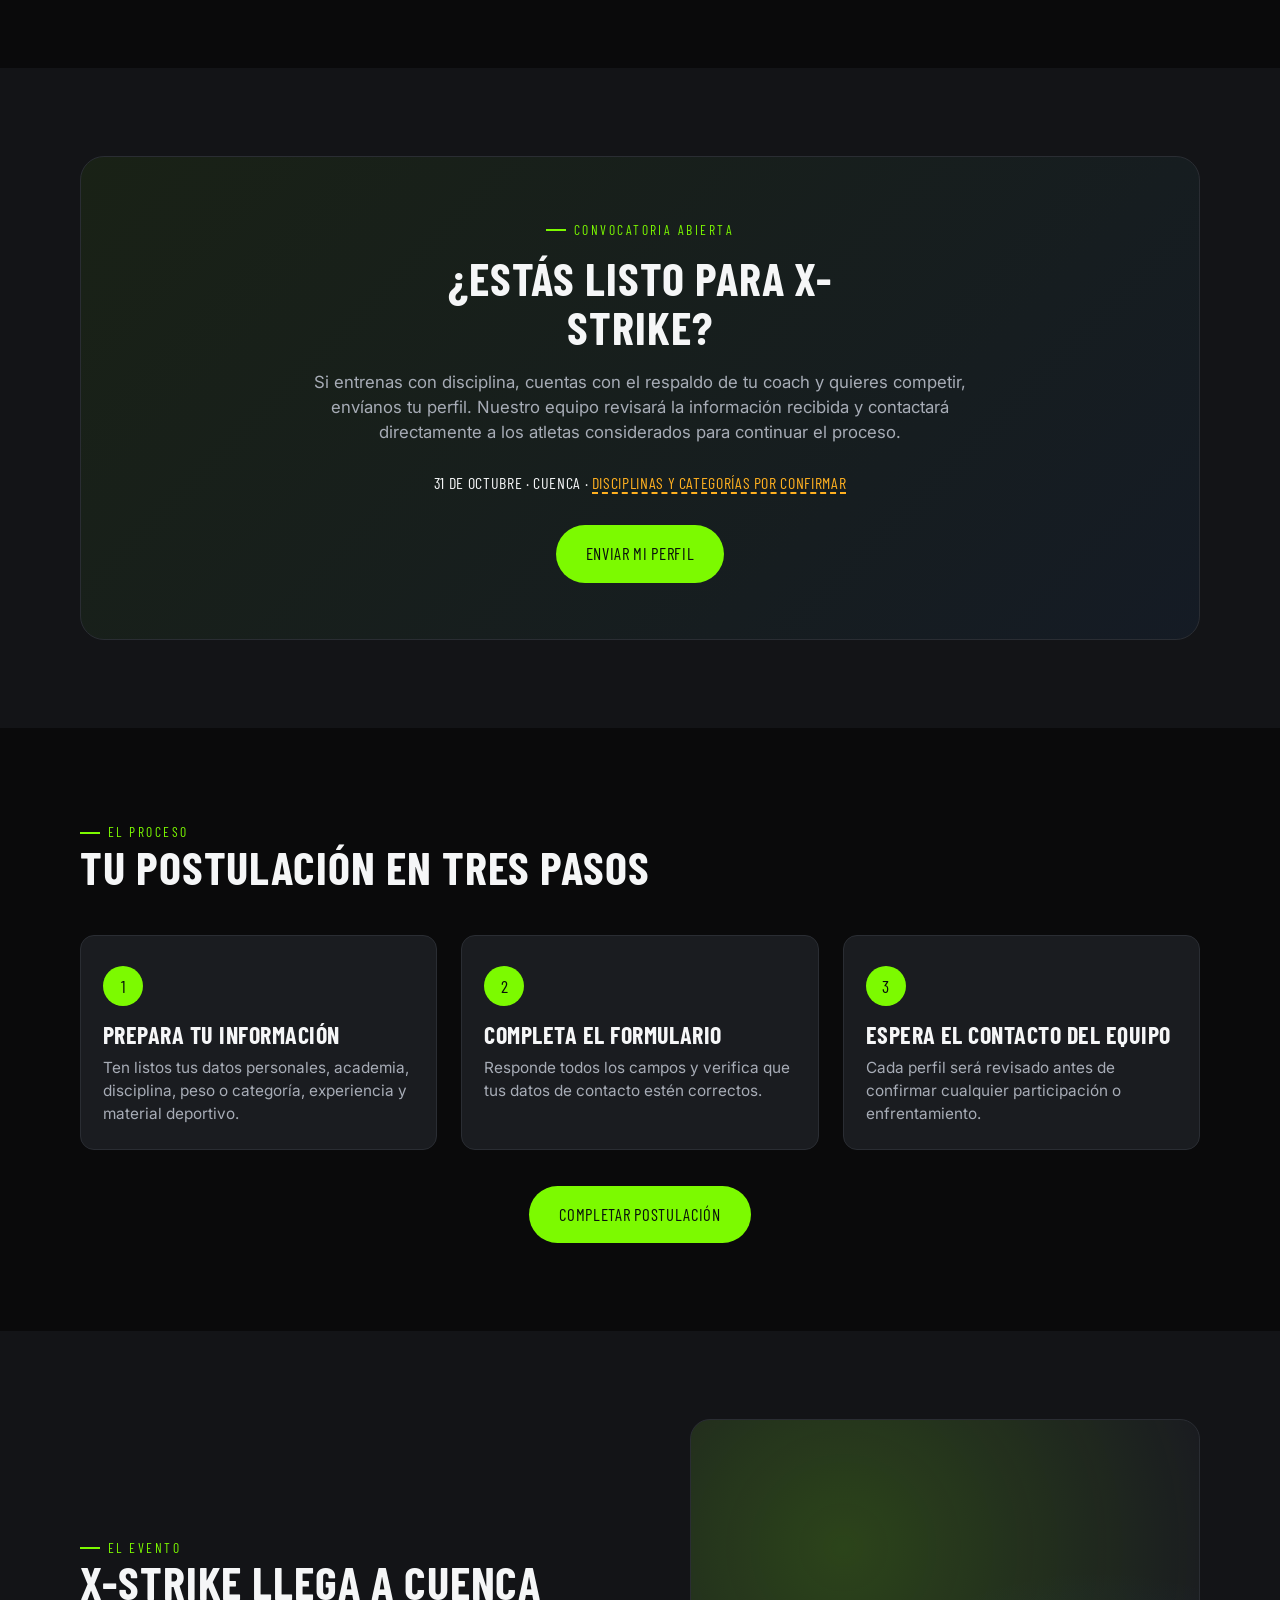
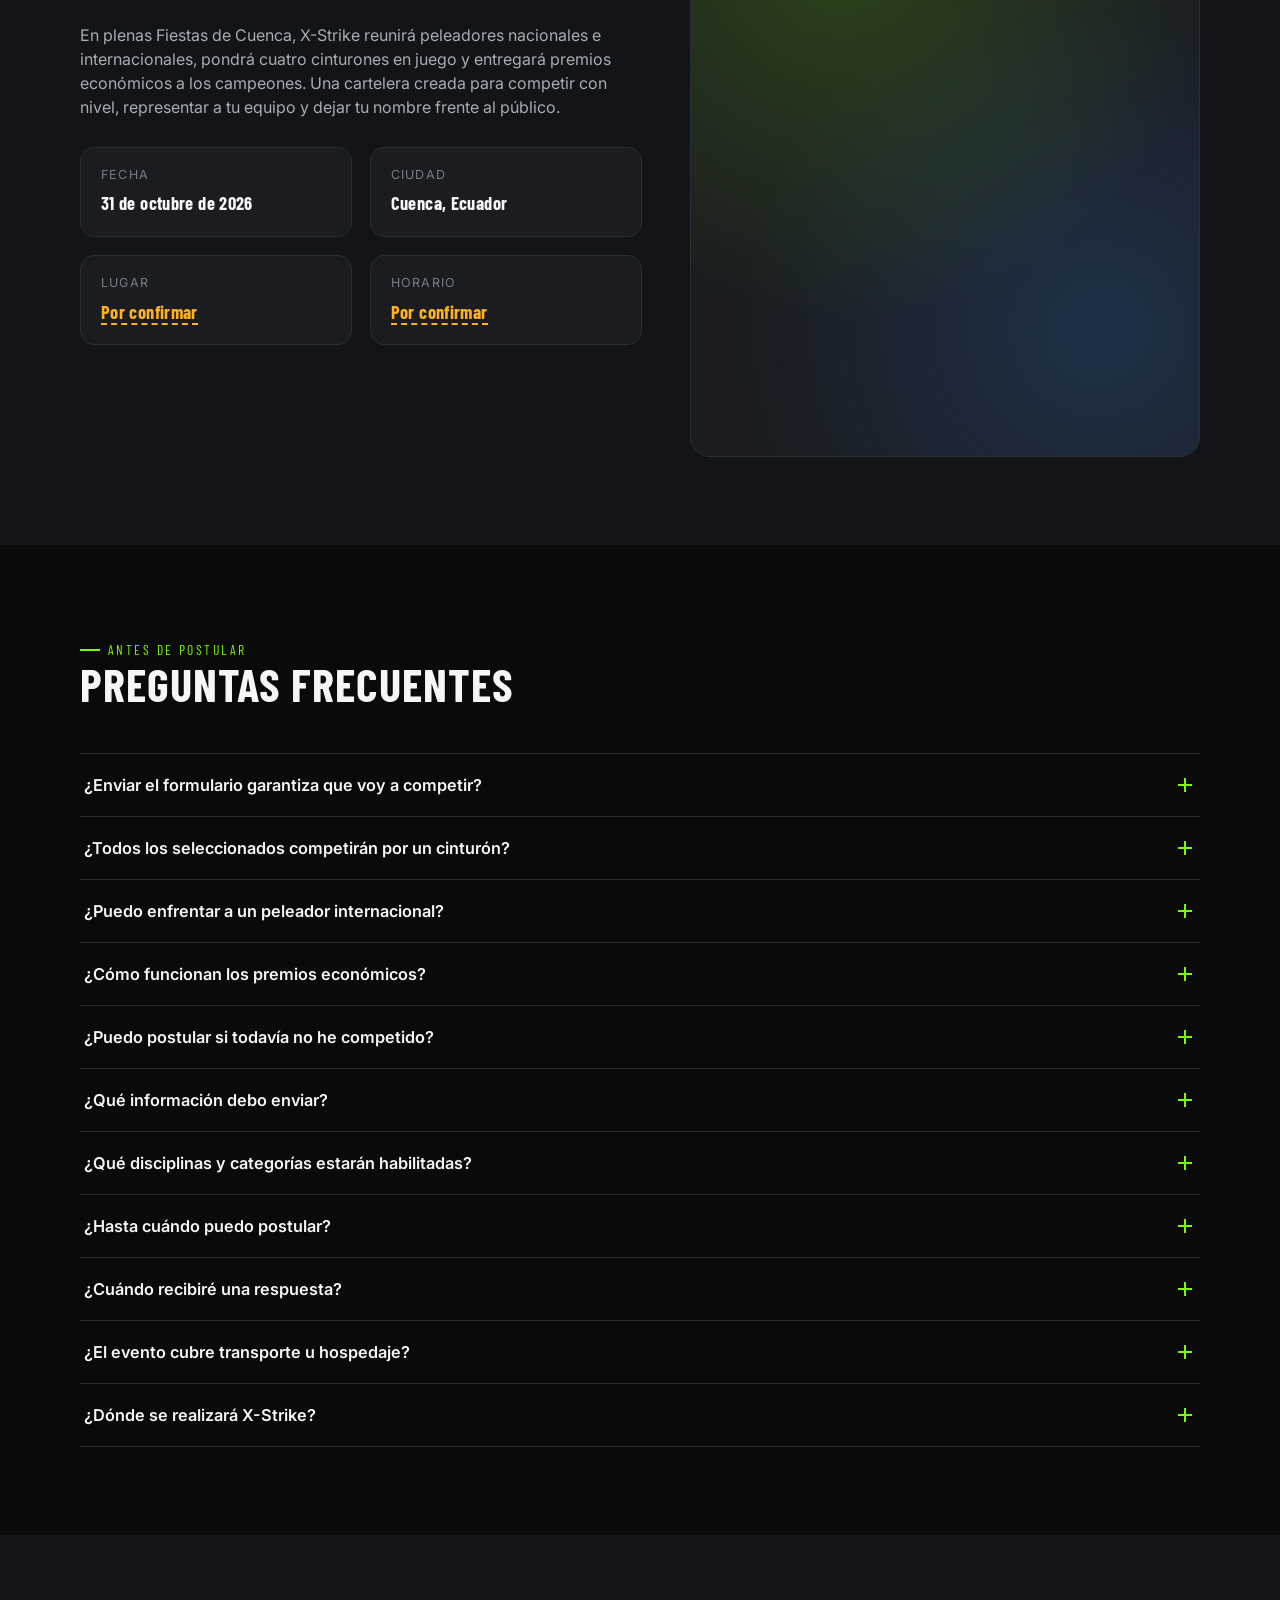
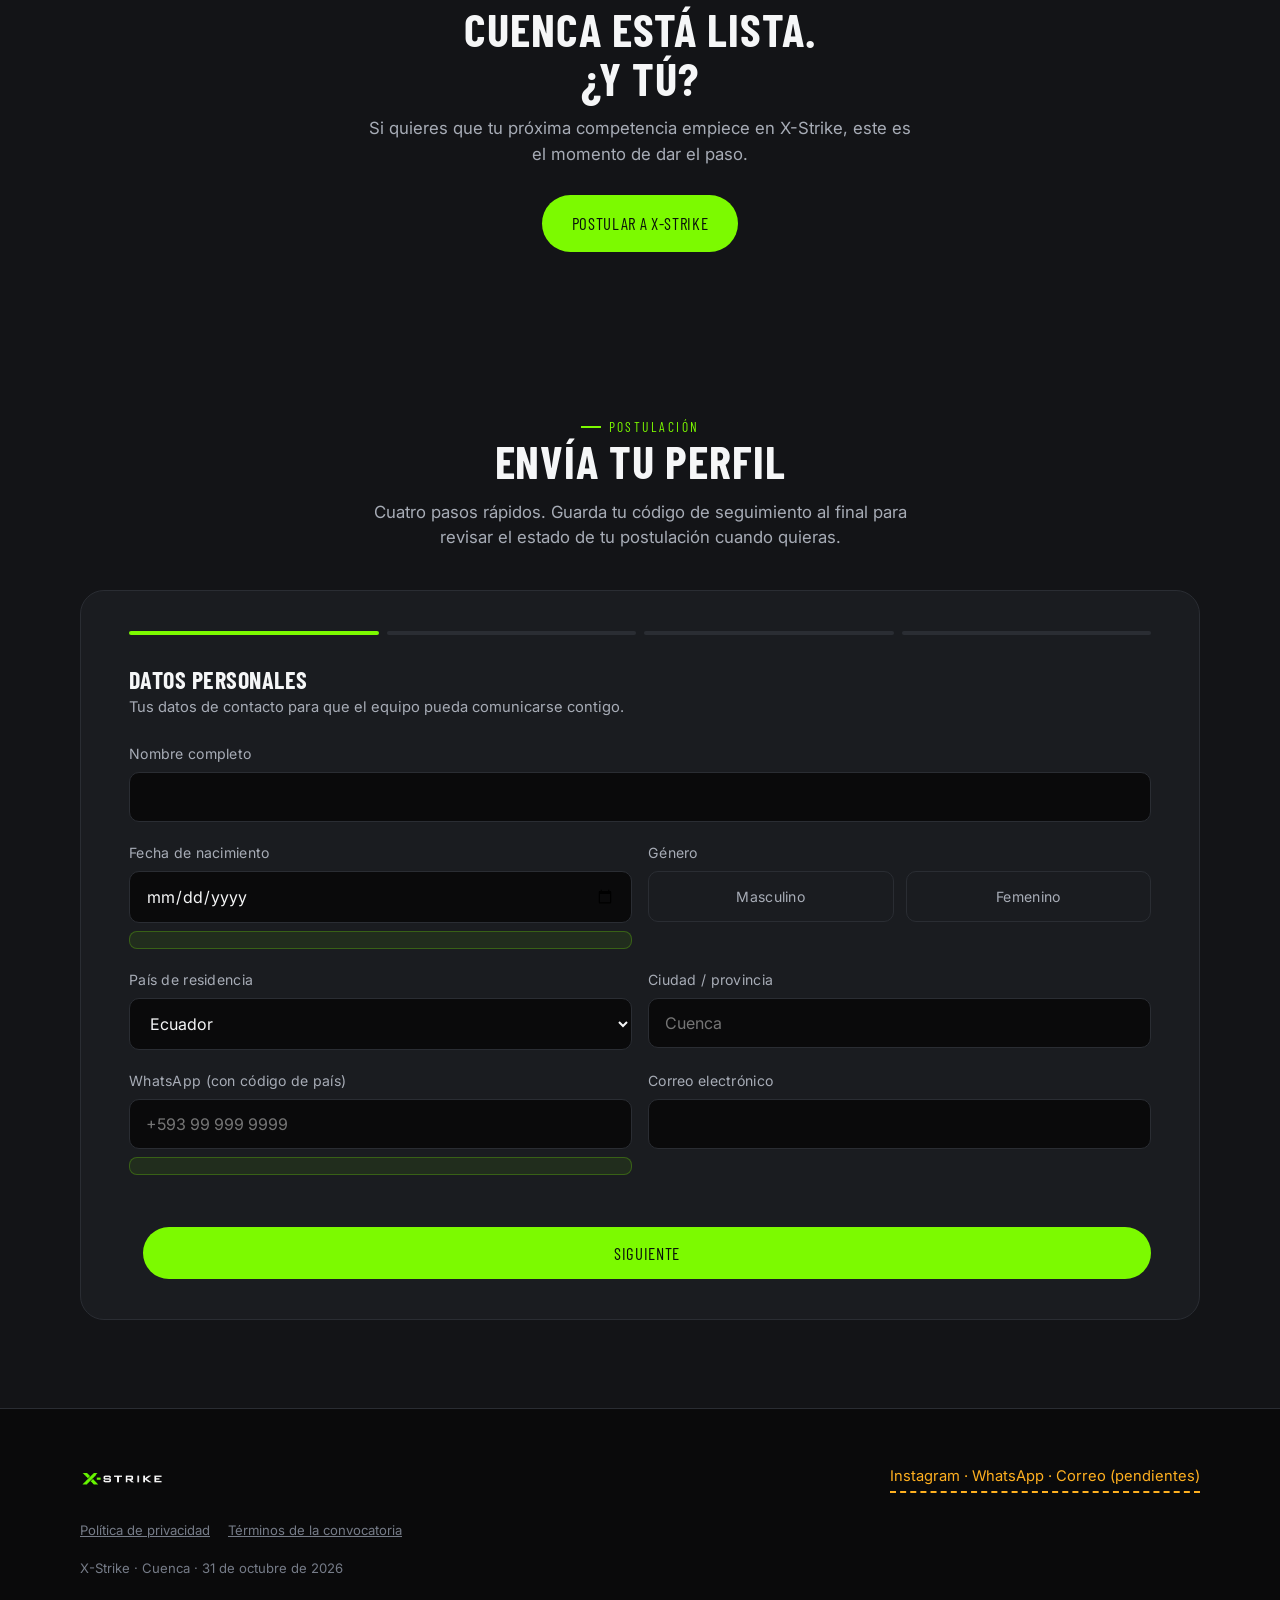
==== commit 94995c1e: "Categoría de peso como desplegable automático + selector kg/lb" ====
--- a/index.html
+++ b/index.html
@@ -285,10 +285,30 @@
               <span class="form-error">Selecciona tu disciplina.</span>
             </div>
             <div class="field">
-              <label for="peso">Peso actual (kg)</label>
-              <input type="number" id="peso" name="peso" min="15" max="200" step="0.1" required placeholder="Ej. 70" />
-              <span class="form-error">Ingresa tu peso actual en kg.</span>
-              <span class="computed-hint" id="peso-hint" hidden></span>
+              <label for="peso">Peso actual</label>
+              <div class="peso-input-row">
+                <input type="number" id="peso" name="peso" min="10" max="450" step="0.1" required placeholder="Ej. 70" />
+                <div class="radio-group unidad-group">
+                  <label class="radio-pill">
+                    <input type="radio" name="unidadPeso" value="kg" checked />kg
+                  </label>
+                  <label class="radio-pill">
+                    <input type="radio" name="unidadPeso" value="lb" />lb
+                  </label>
+                </div>
+              </div>
+              <span class="form-error">Ingresa tu peso actual.</span>
+            </div>
+          </div>
+
+          <div class="field-row">
+            <div class="field">
+              <label>Categoría de peso</label>
+              <select id="categoria-peso" name="categoriaPeso" required disabled>
+                <option value="">Completa fecha de nacimiento y peso primero</option>
+              </select>
+              <span class="form-error">Selecciona tu categoría de peso.</span>
+              <span class="computed-hint" id="peso-hint" hidden>Preseleccionada según tu edad y peso — puedes ajustarla si estás justo en el límite.</span>
             </div>
           </div>
 
--- a/styles.css
+++ b/styles.css
@@ -470,6 +470,11 @@
 .field.invalid input, .field.invalid select, .field.invalid textarea { border-color: #ff6b6b; }
 .field.invalid .form-error { display: block; }
 
+.peso-input-row { display: flex; gap: 10px; align-items: stretch; }
+.peso-input-row input[type="number"] { flex: 1; }
+.unidad-group { flex: 0 0 auto; }
+.unidad-group .radio-pill { padding: 14px 16px; }
+
 .computed-hint {
   display: block; margin-top: 8px; font-size: 0.85rem; color: var(--green);
   background: rgba(124,250,0,0.08); border: 1px solid rgba(124,250,0,0.25);
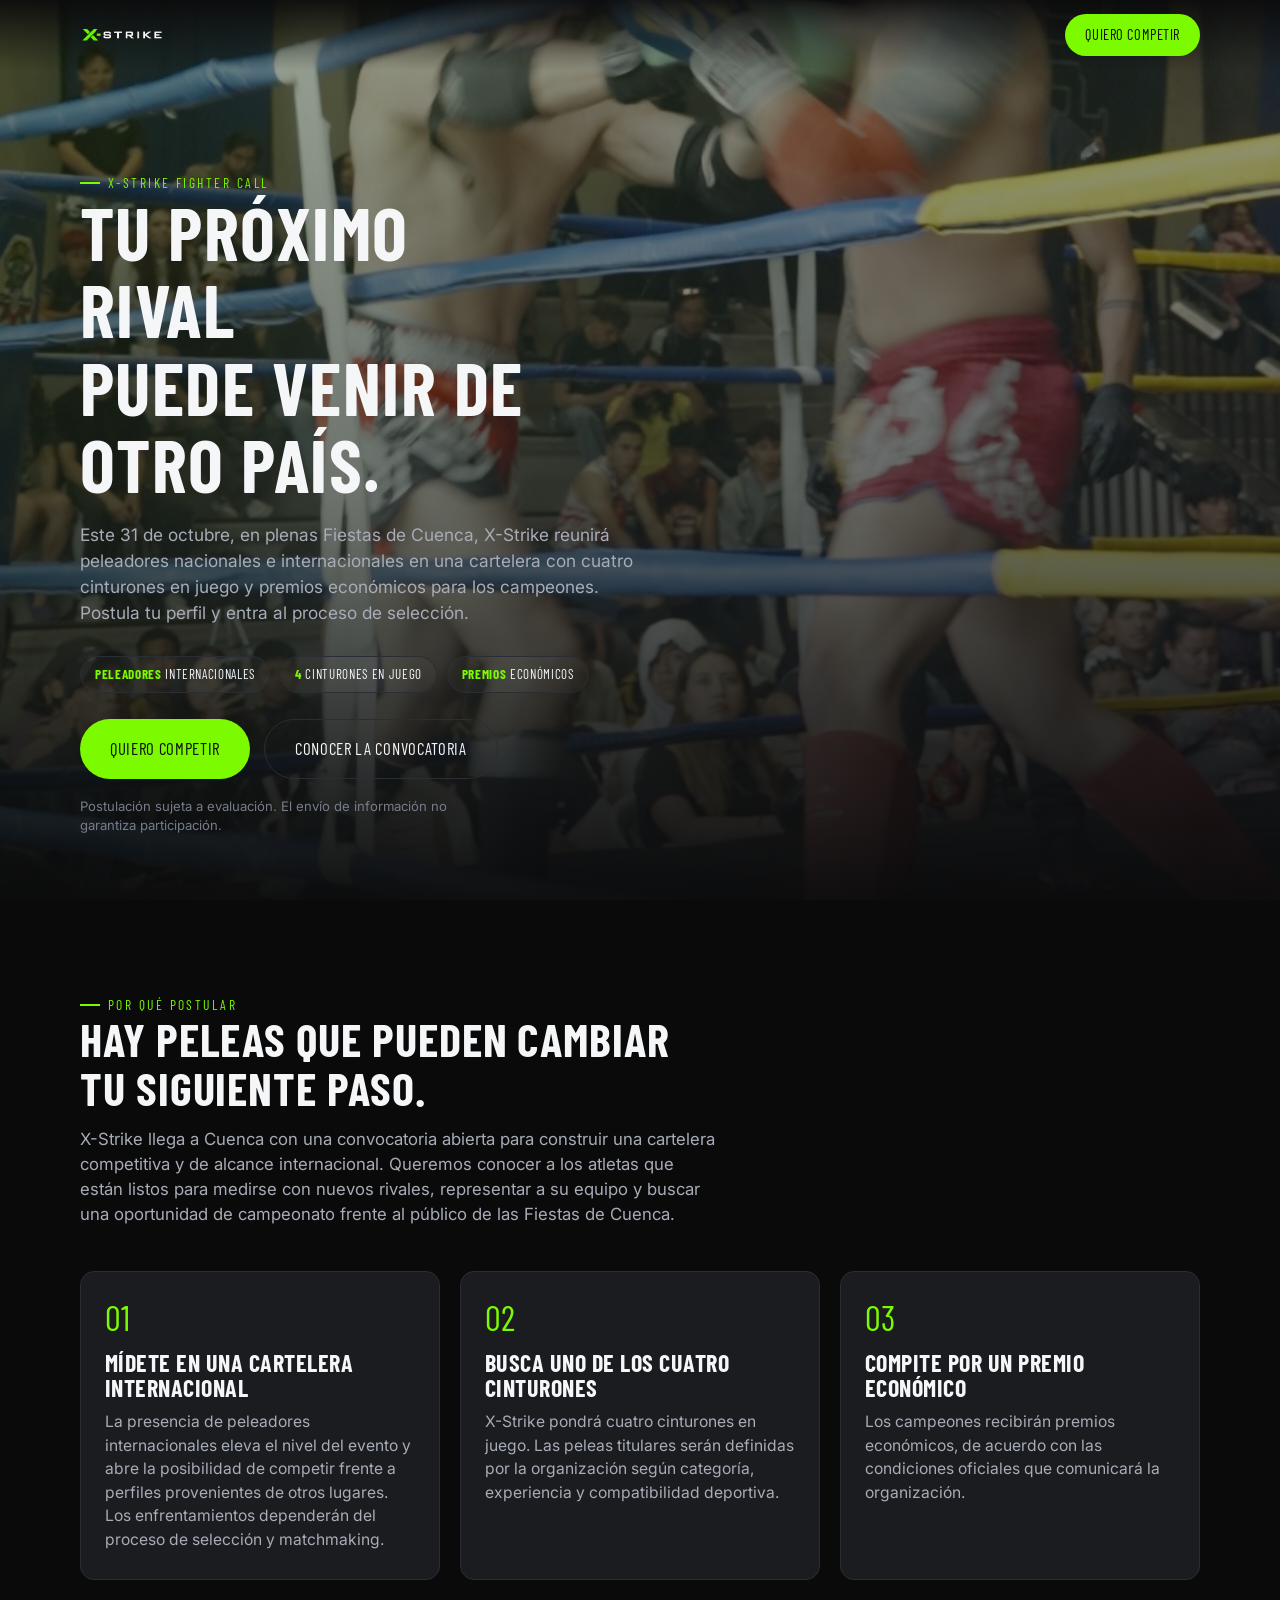
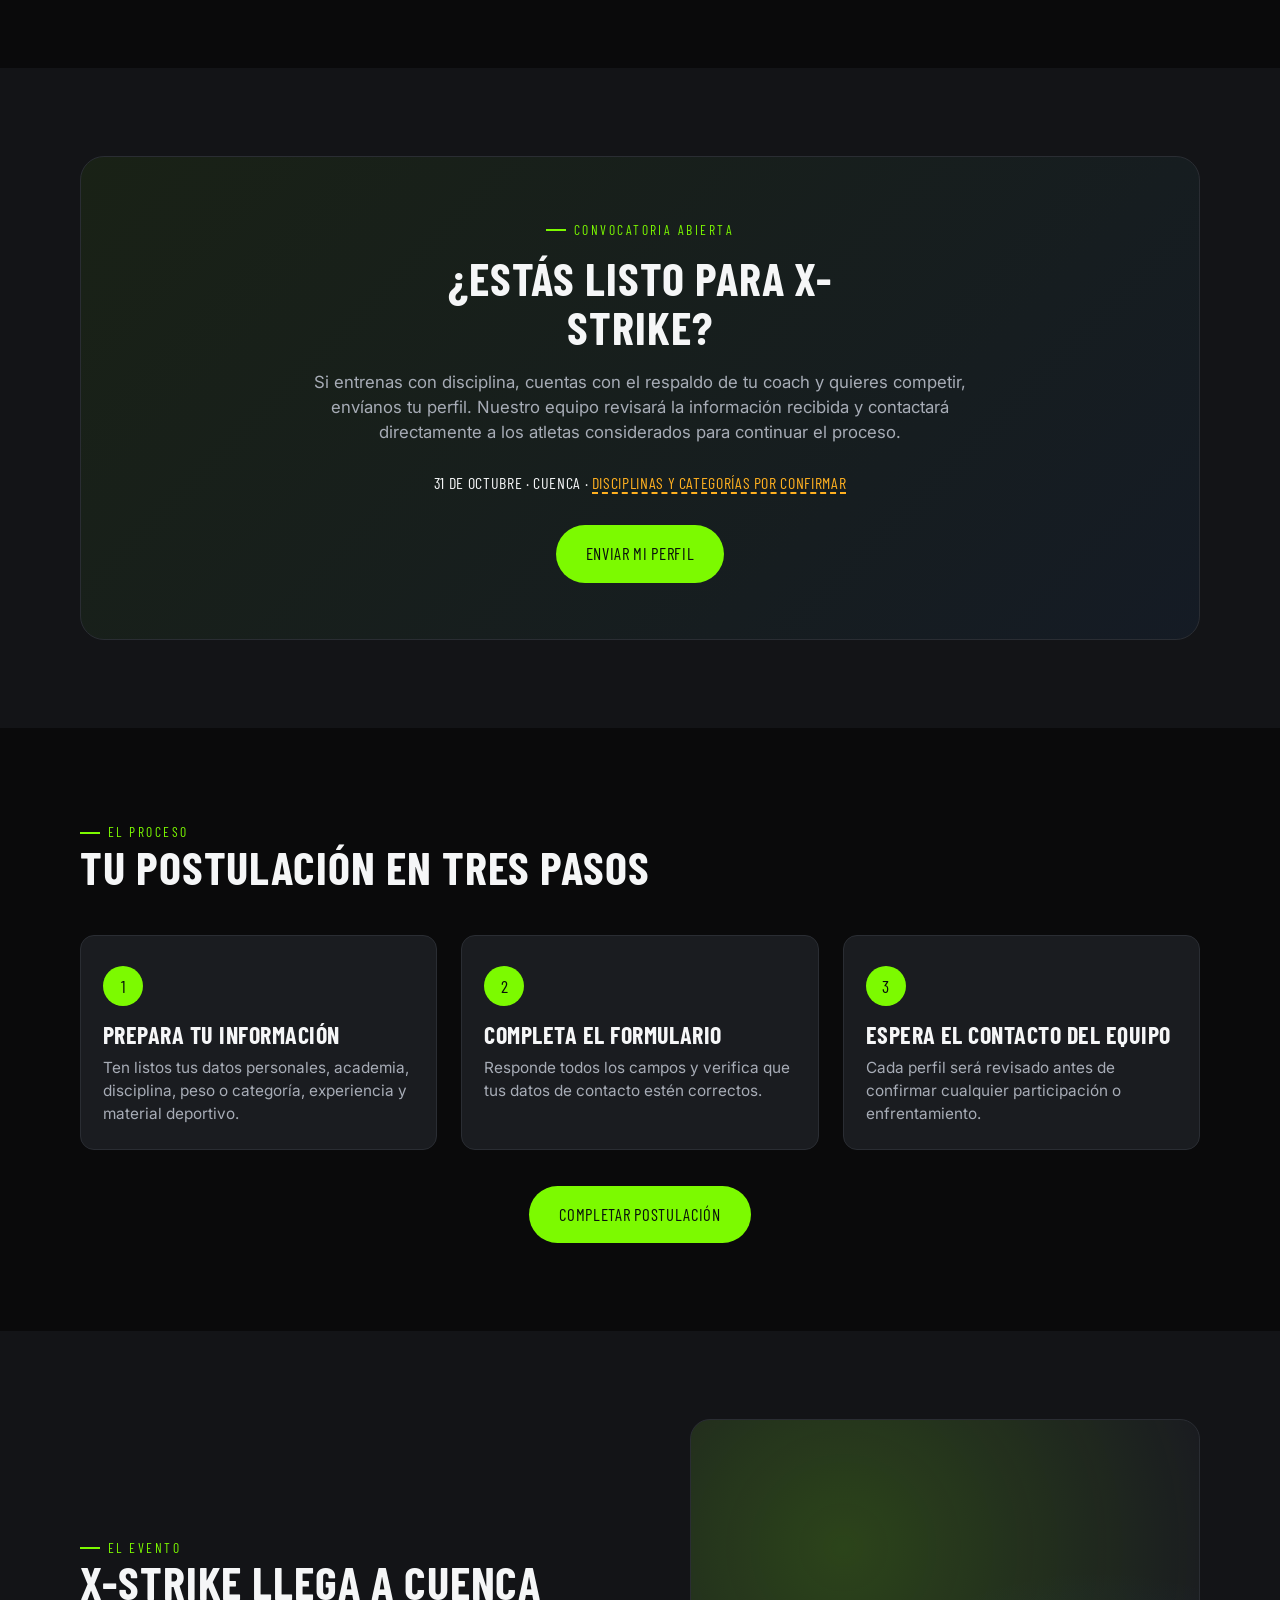
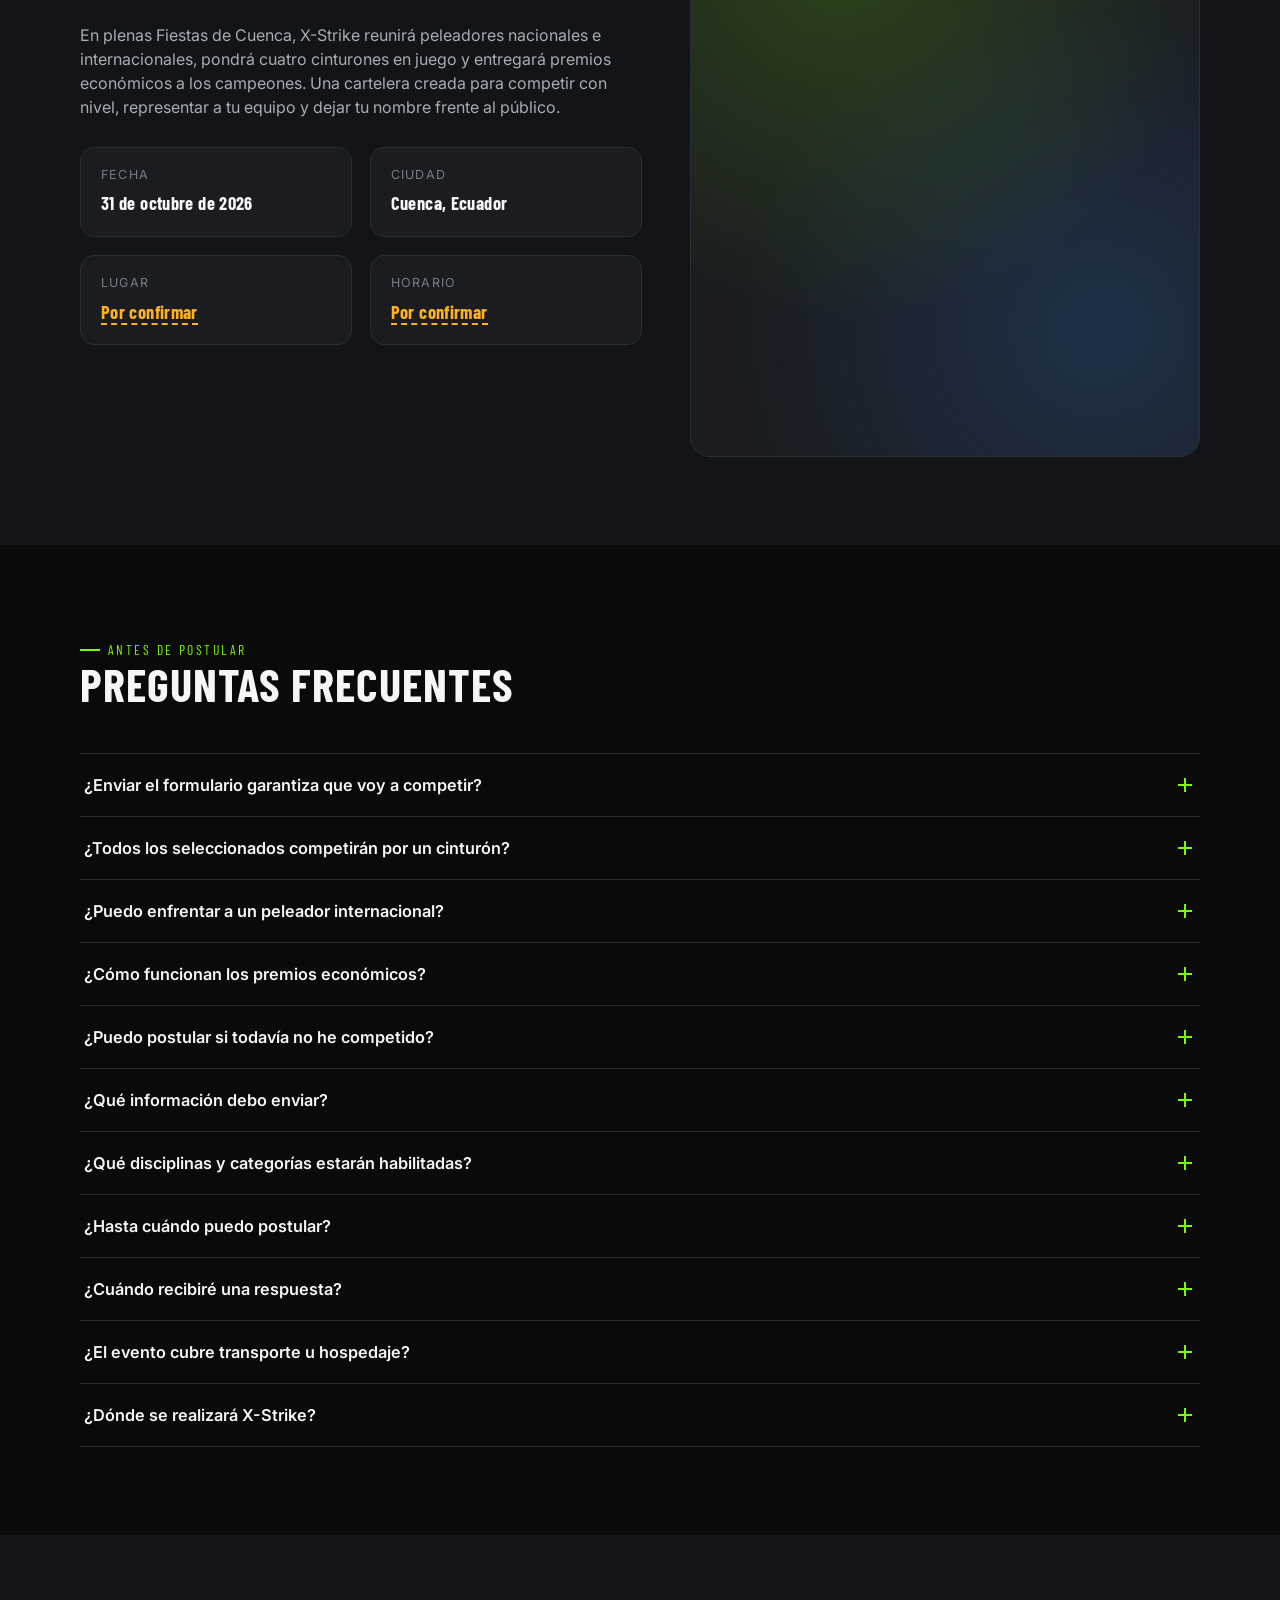
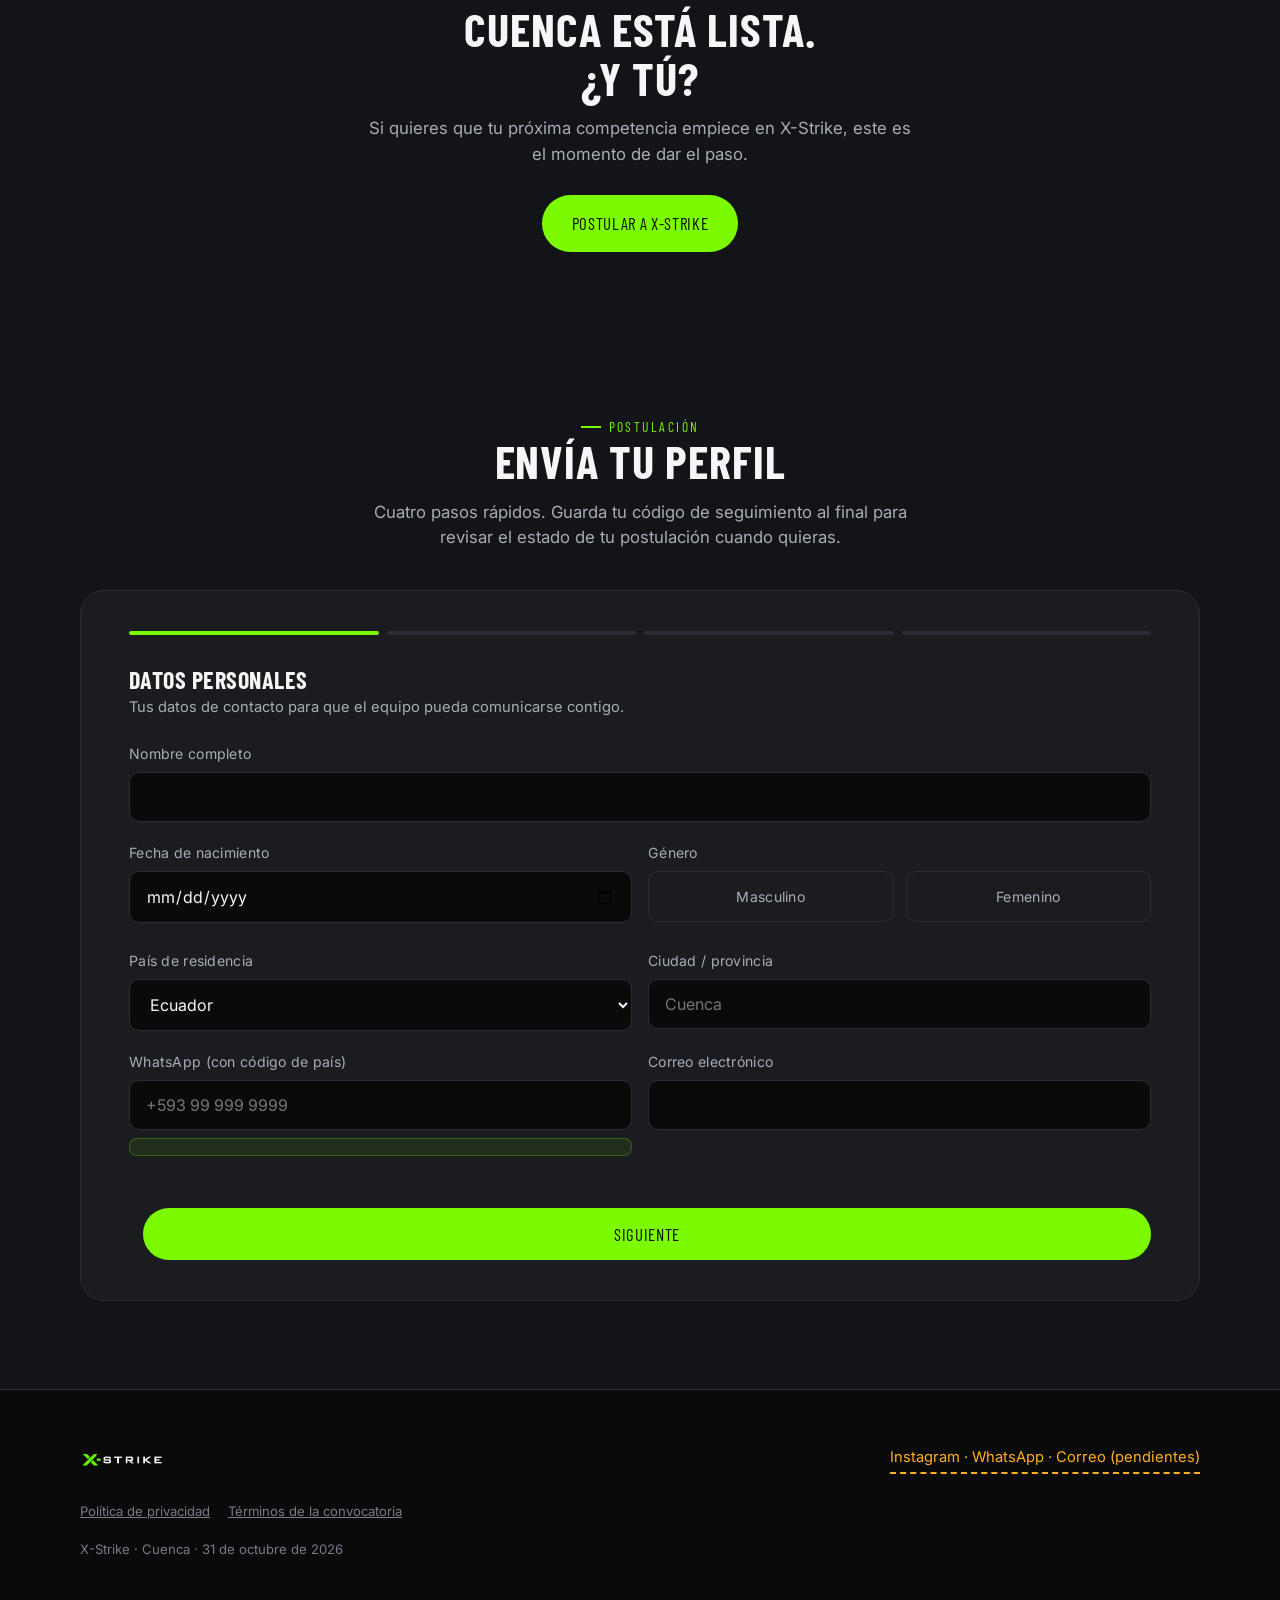
==== commit be112616: "Simplificar formulario (categorías automáticas y ocultas) + video en mejor calidad" ====
--- a/index.html
+++ b/index.html
@@ -213,7 +213,6 @@
               <label for="nacimiento">Fecha de nacimiento</label>
               <input type="date" id="nacimiento" name="nacimiento" required />
               <span class="form-error">Ingresa tu fecha de nacimiento.</span>
-              <span class="computed-hint" id="edad-hint" hidden></span>
             </div>
             <div class="field">
               <label>Género</label>
@@ -298,17 +297,6 @@
                 </div>
               </div>
               <span class="form-error">Ingresa tu peso actual.</span>
-            </div>
-          </div>
-
-          <div class="field-row">
-            <div class="field">
-              <label>Categoría de peso</label>
-              <select id="categoria-peso" name="categoriaPeso" required disabled>
-                <option value="">Completa fecha de nacimiento y peso primero</option>
-              </select>
-              <span class="form-error">Selecciona tu categoría de peso.</span>
-              <span class="computed-hint" id="peso-hint" hidden>Preseleccionada según tu edad y peso — puedes ajustarla si estás justo en el límite.</span>
             </div>
           </div>
 
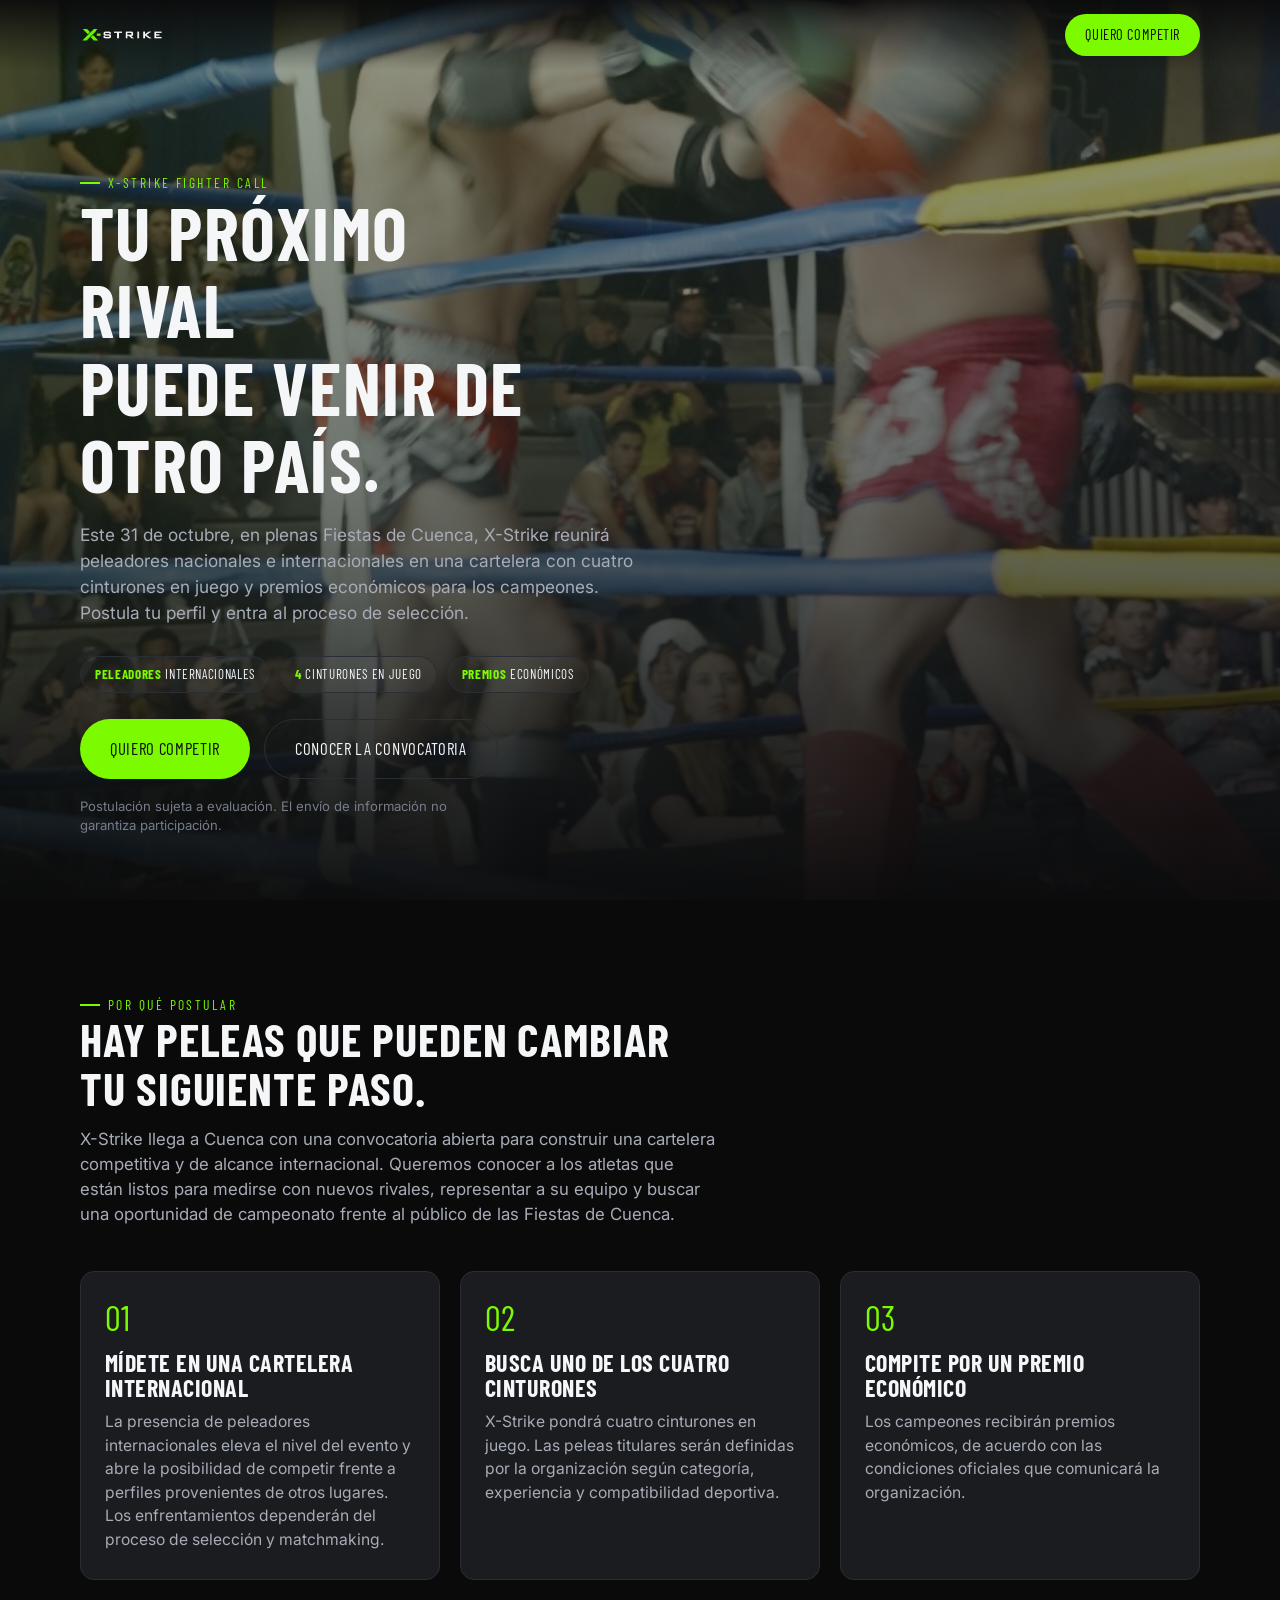
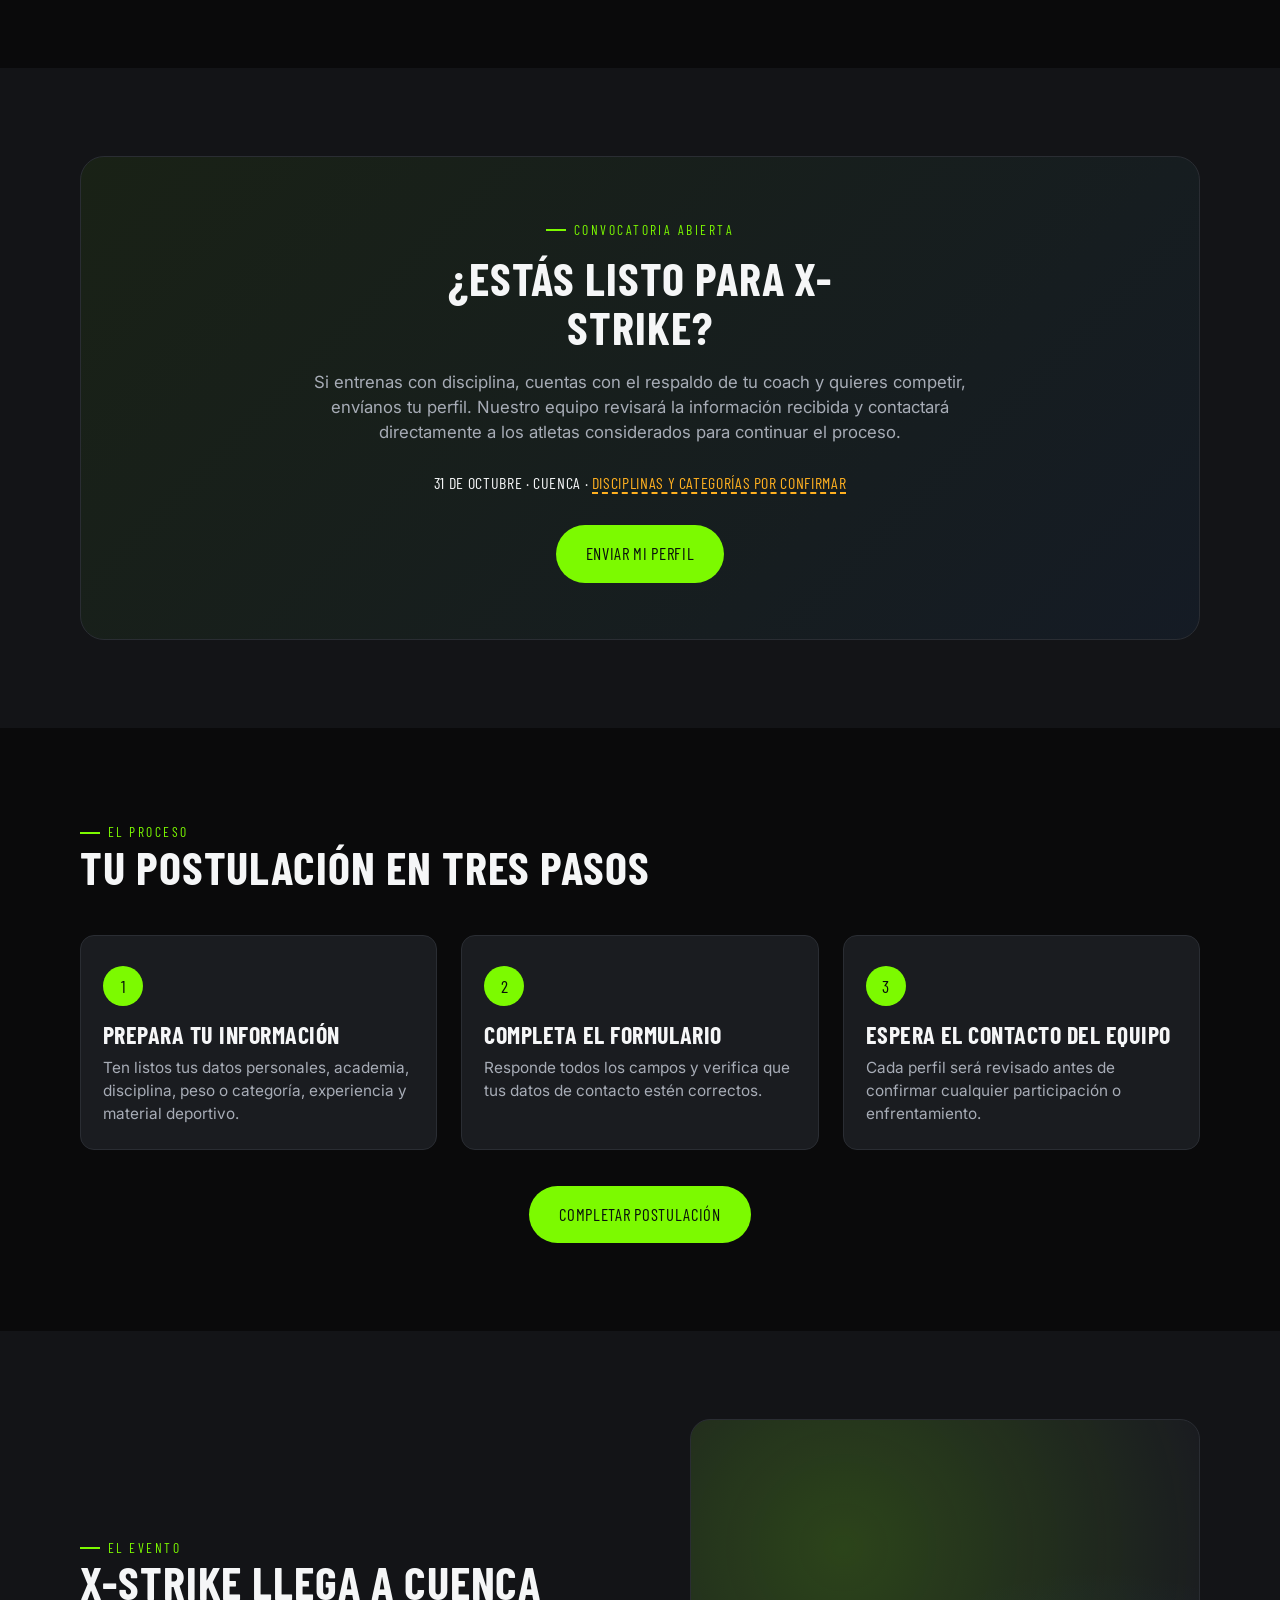
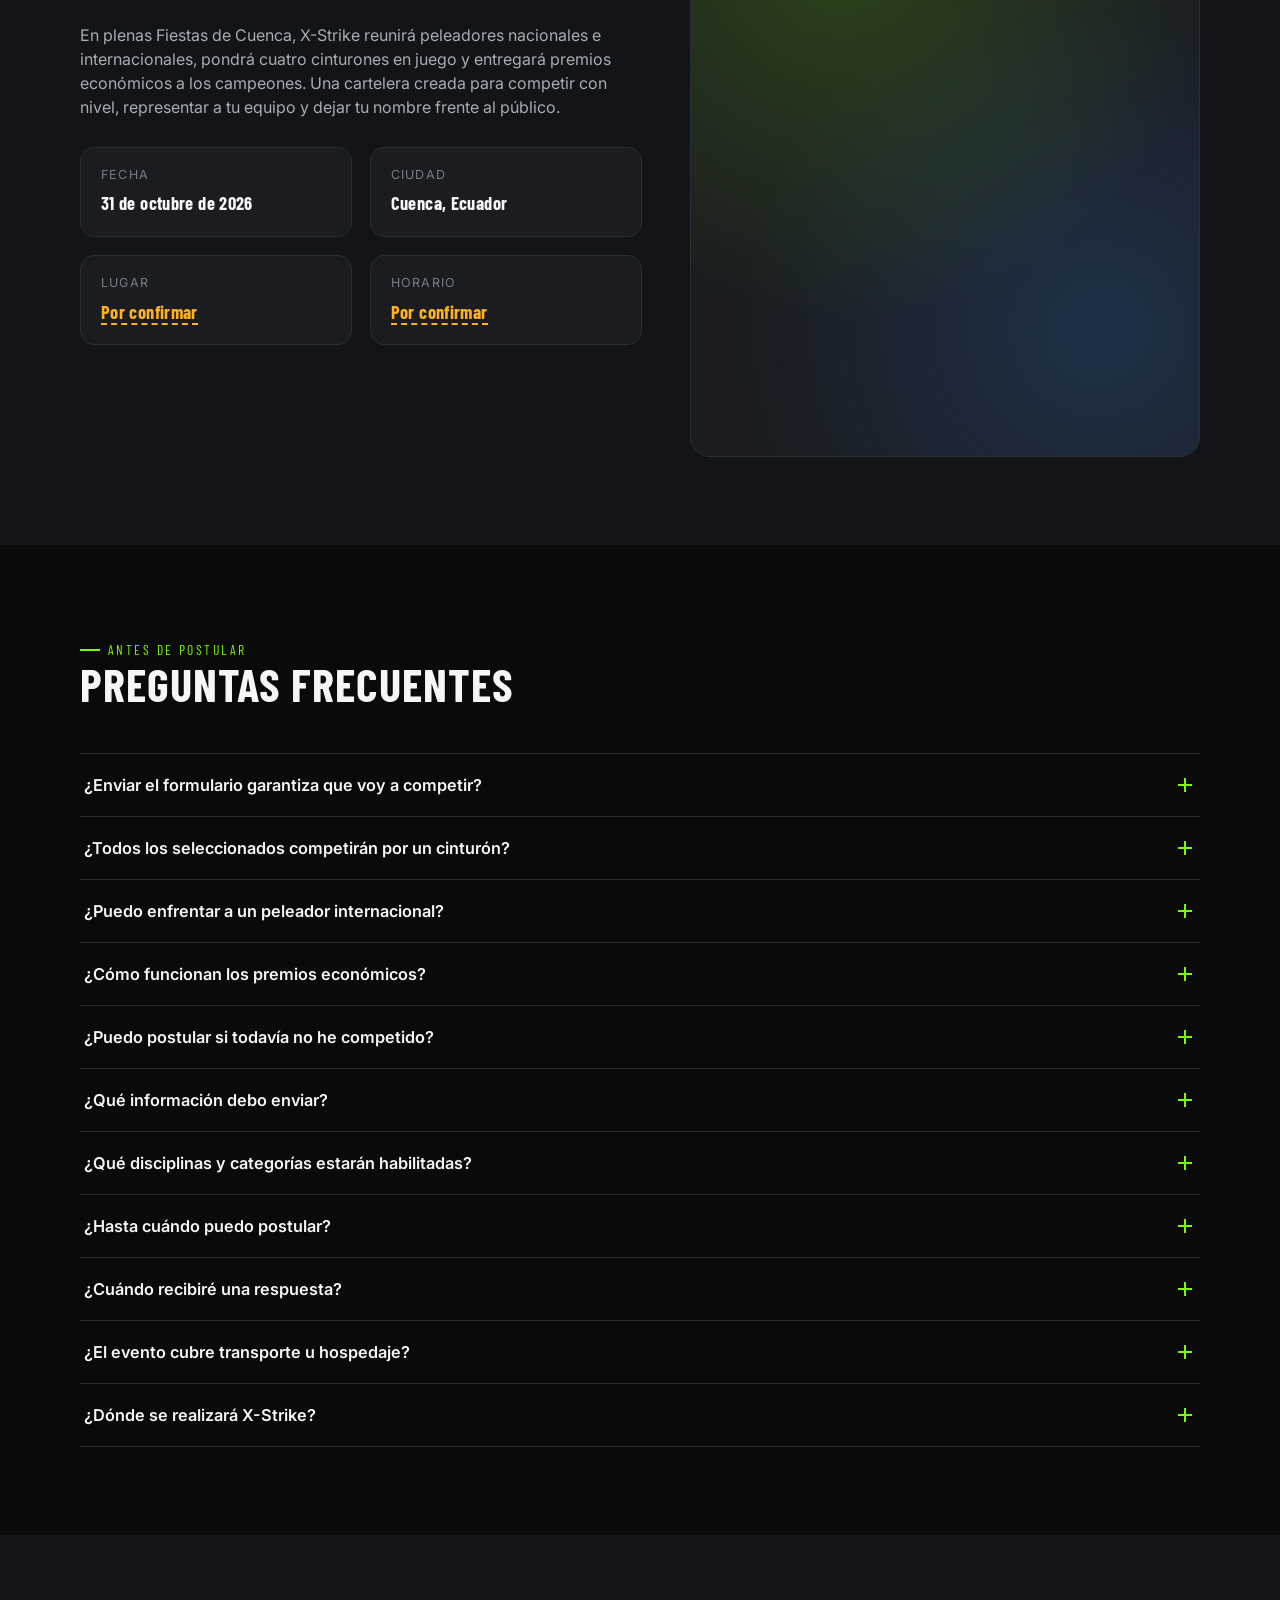
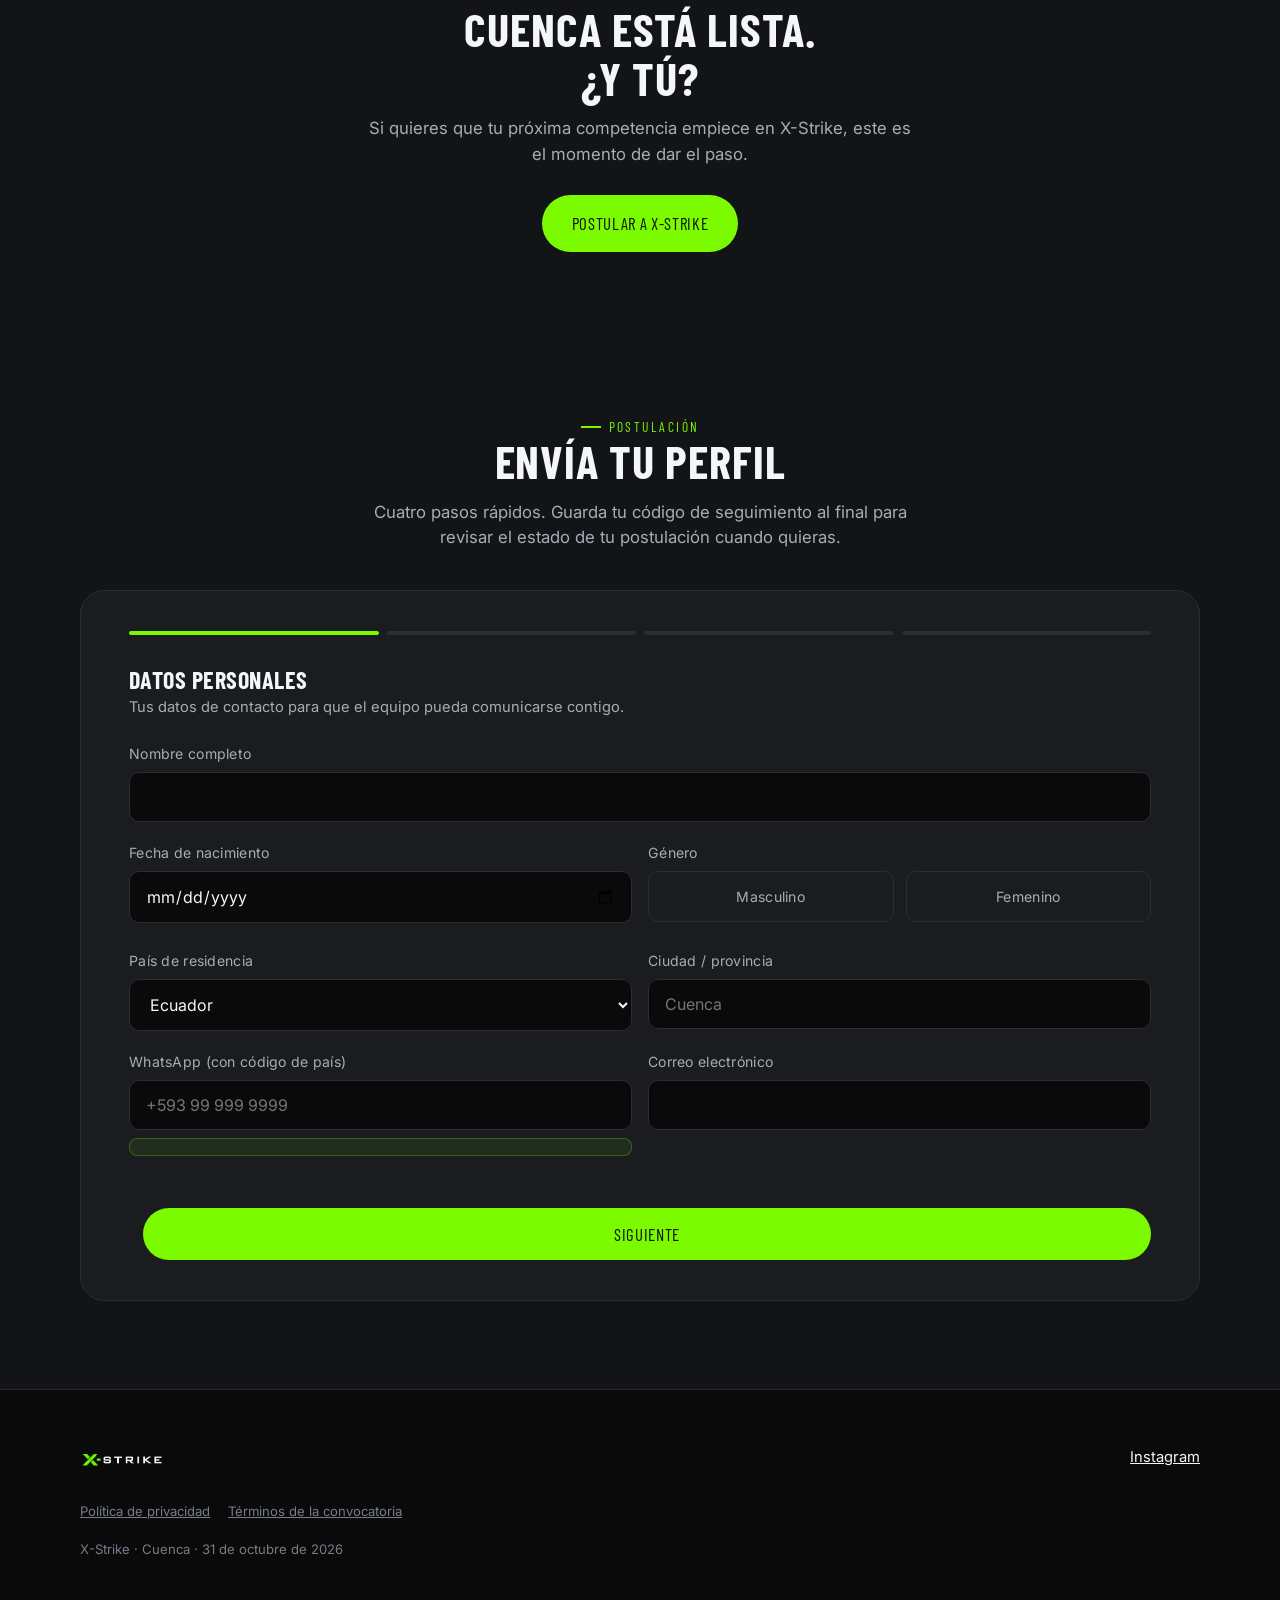
==== commit f578295d: "Panel sin campos manuales (categoría/mensaje automáticos) + experiencia competitiva cerrada" ====
--- a/index.html
+++ b/index.html
@@ -313,9 +313,24 @@
           </div>
 
           <div class="field">
-            <label for="experiencia">Experiencia competitiva</label>
-            <textarea id="experiencia" name="experiencia" required placeholder="Indica si sería tu primera competencia."></textarea>
-            <span class="form-error">Cuéntanos tu experiencia competitiva.</span>
+            <label>Nivel de experiencia</label>
+            <div class="radio-group" id="nivel-experiencia-group">
+              <label class="radio-pill">
+                <input type="radio" name="nivelExperiencia" value="Debutante" required />Debutante
+              </label>
+              <label class="radio-pill">
+                <input type="radio" name="nivelExperiencia" value="Amateur" />Amateur
+              </label>
+              <label class="radio-pill">
+                <input type="radio" name="nivelExperiencia" value="Semi-profesional / Profesional" />Semi-pro / Pro
+              </label>
+            </div>
+            <span class="form-error" id="nivelExperiencia-error">Selecciona tu nivel de experiencia.</span>
+          </div>
+
+          <div class="field">
+            <label for="experiencia">Algo más que quieras contarnos <span class="opt">(opcional)</span></label>
+            <input type="text" id="experiencia" name="experiencia" placeholder="Ej. Campeón provincial 2023, o cualquier logro relevante" />
           </div>
 
           <div class="field">
--- a/styles.css
+++ b/styles.css
@@ -415,6 +415,10 @@
   margin-bottom: 8px;
 }
 .field label .opt { color: var(--muted); font-weight: 400; }
+.field input[readonly] {
+  background: var(--bg-alt); color: var(--green); cursor: default;
+  border-style: dashed;
+}
 .field input[type="text"],
 .field input[type="email"],
 .field input[type="tel"],
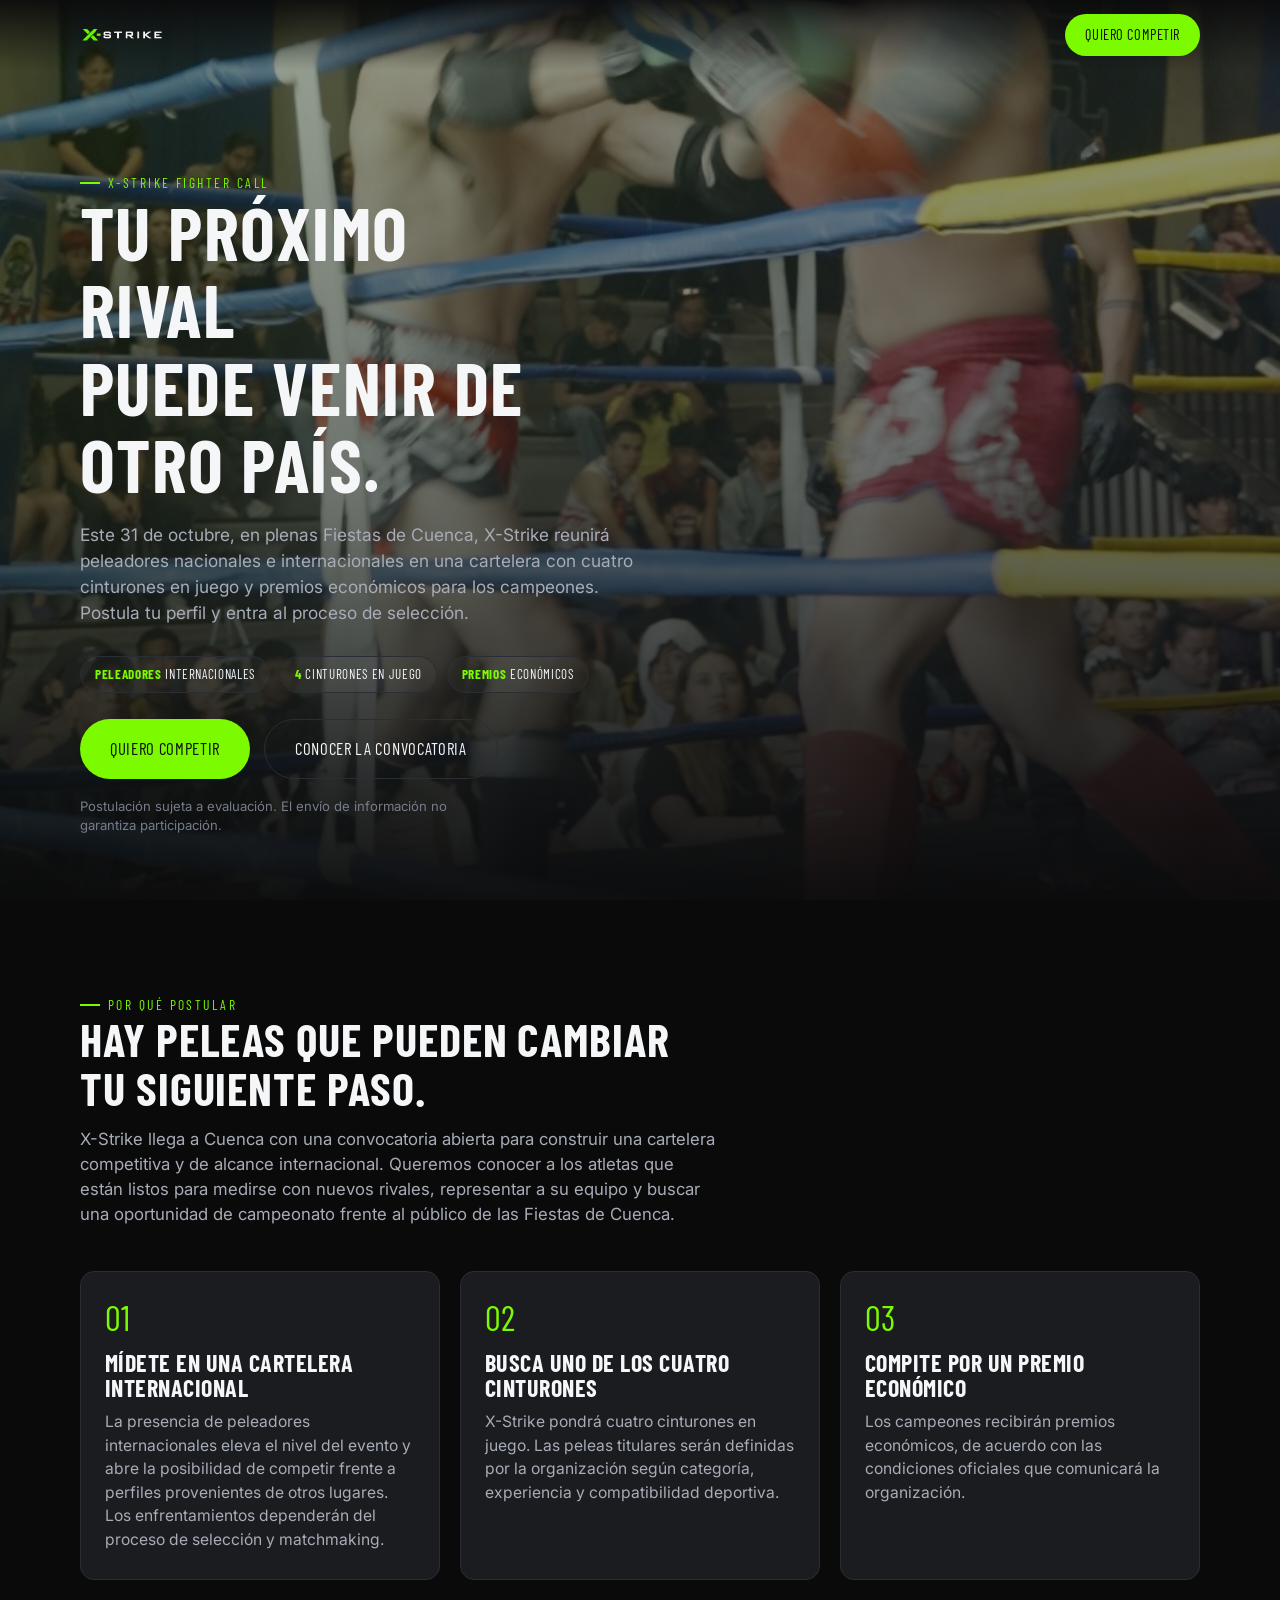
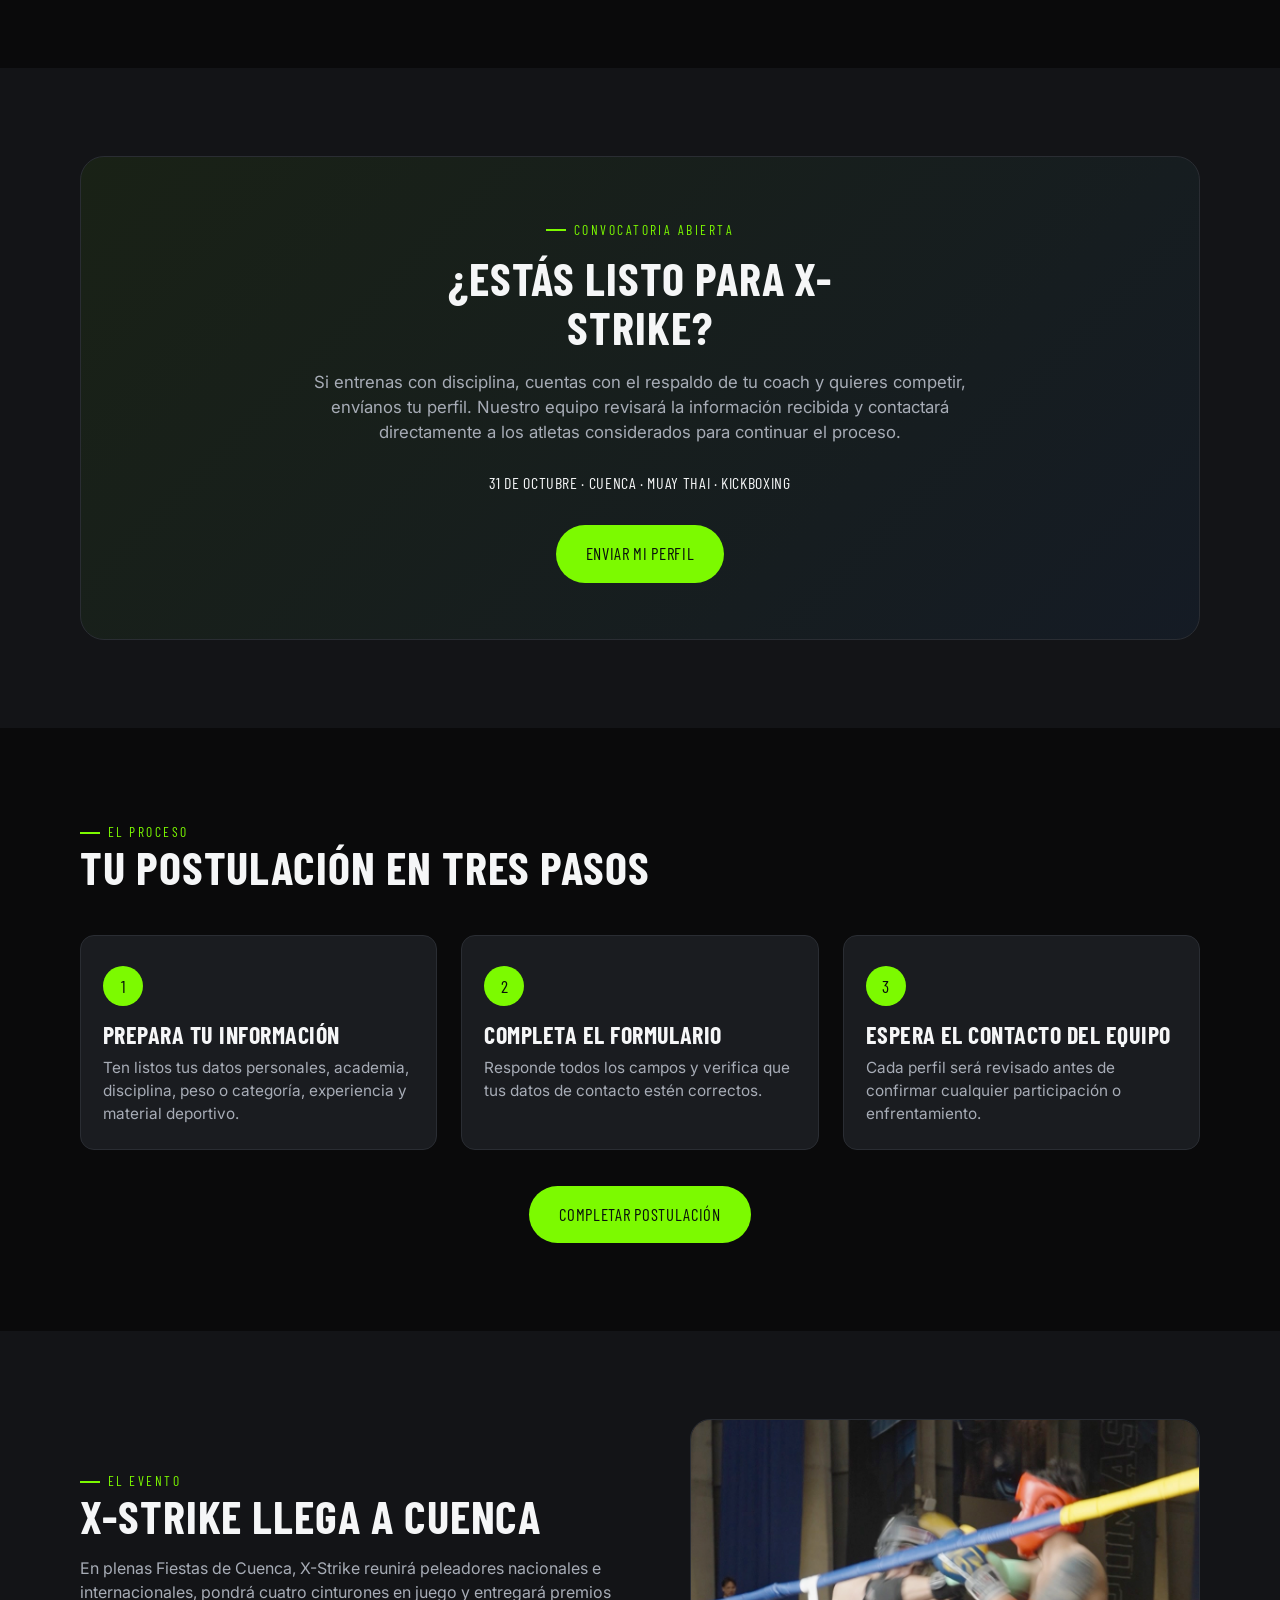
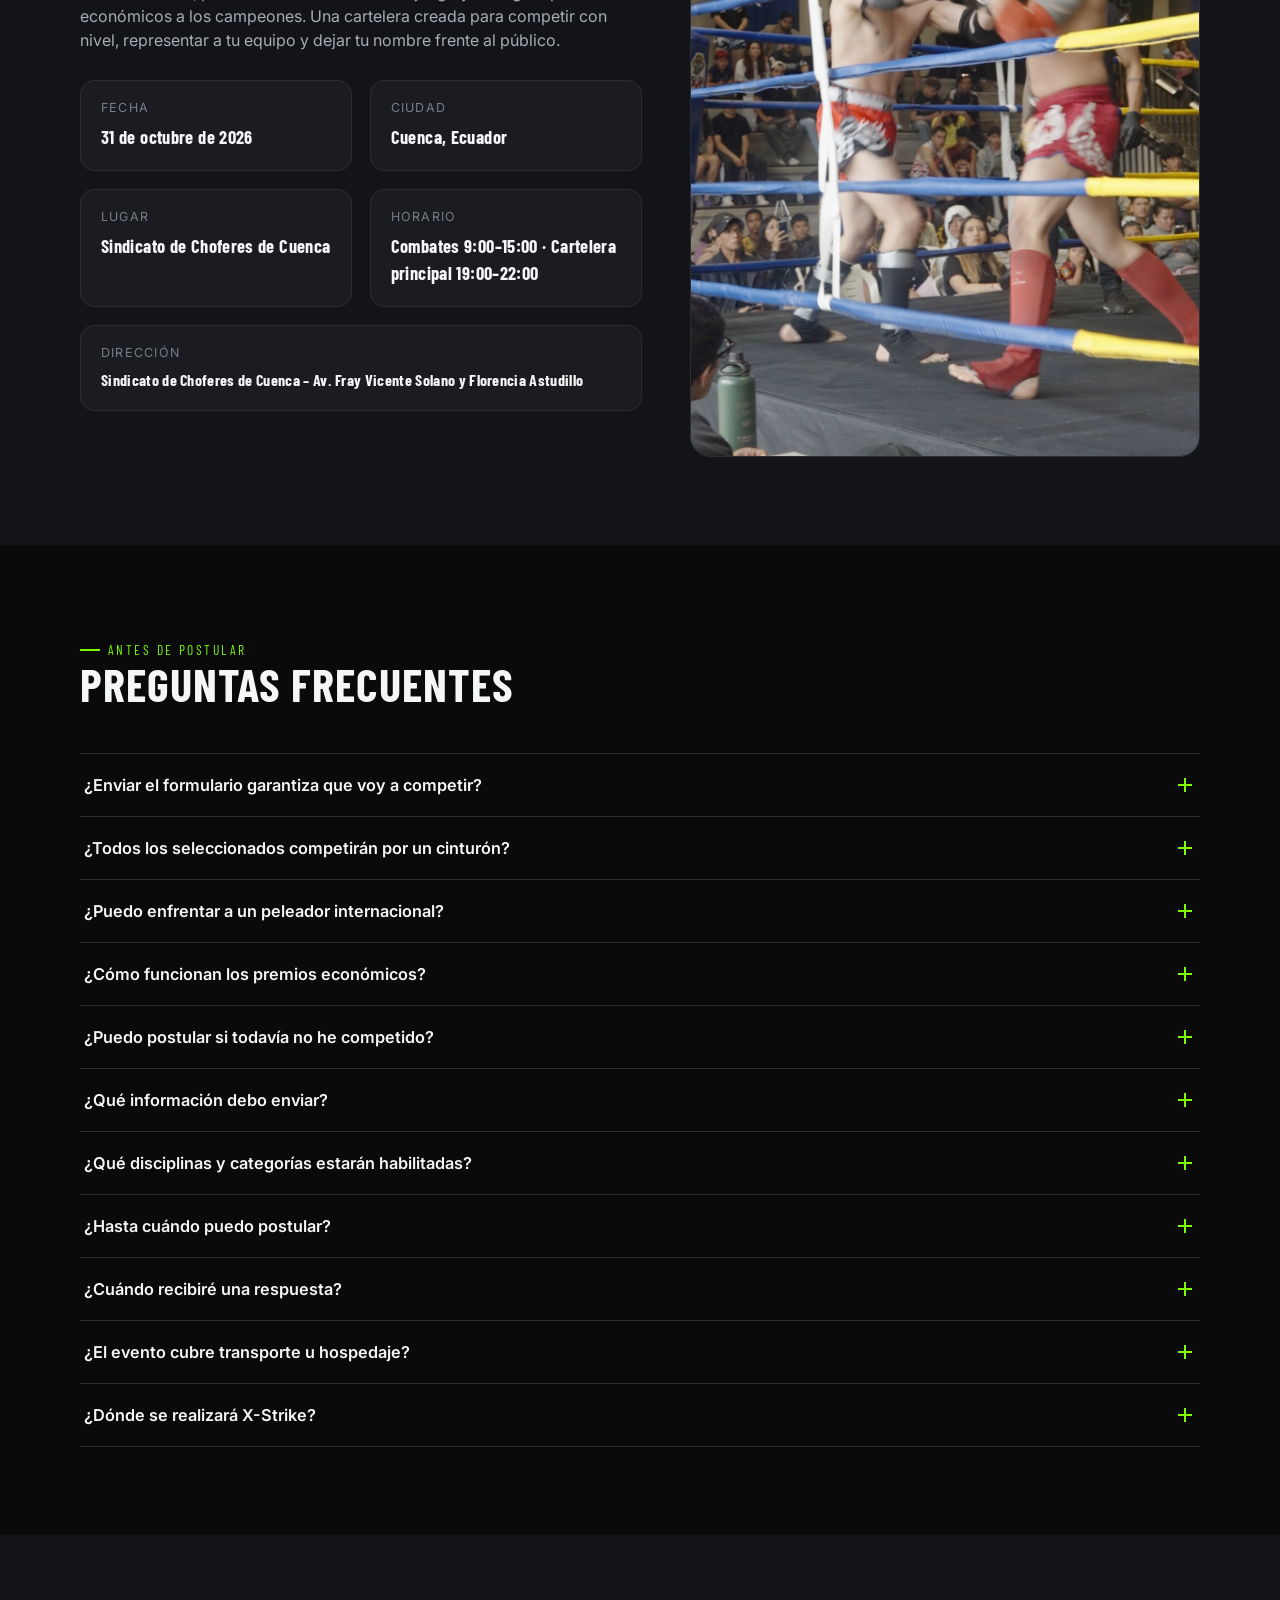
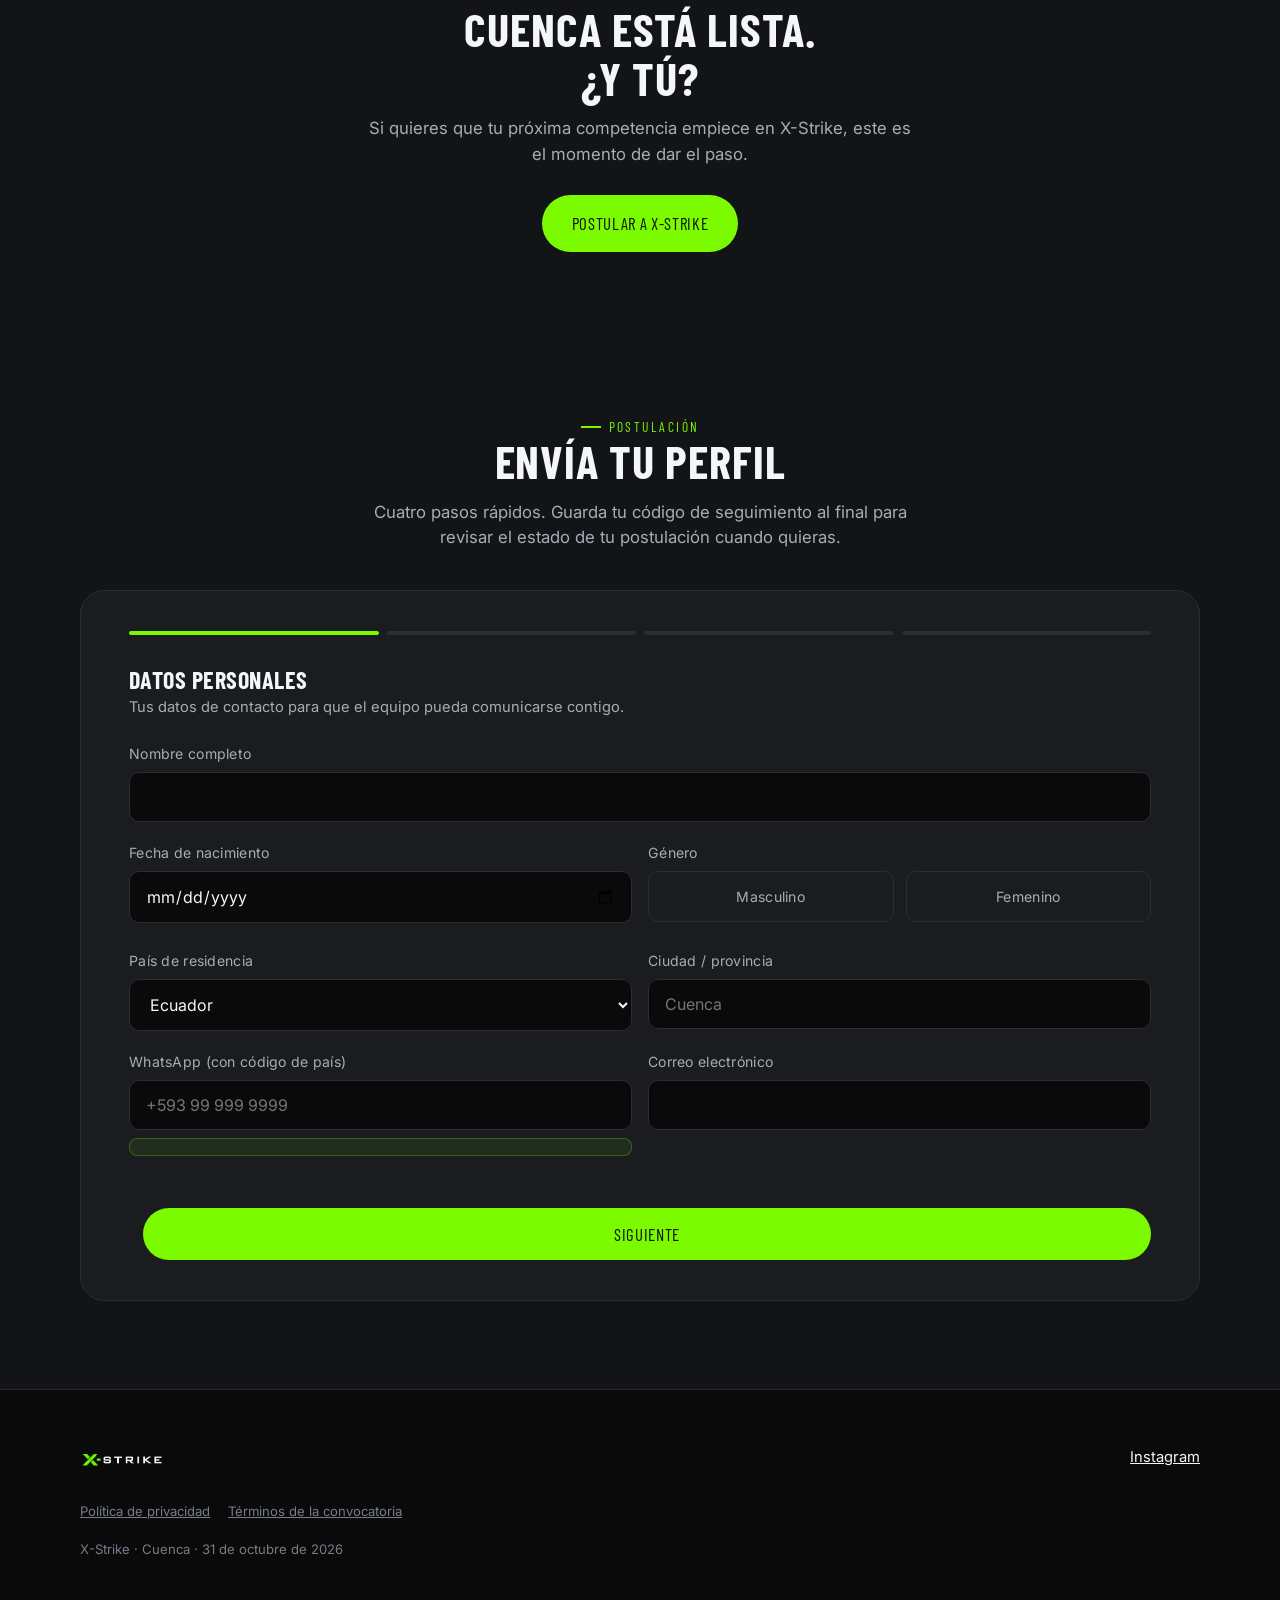
==== commit d2b8be8e: "Confirmar venue, horario y disciplinas en la landing Actualiza lugar (Sindicato de Choferes de Cuenc" ====
--- a/index.html
+++ b/index.html
@@ -97,7 +97,7 @@
         directamente a los atletas considerados para continuar el proceso.
       </p>
       <div class="convocatoria-facts">
-        31 DE OCTUBRE · CUENCA · <span class="pending" title="Pendiente de confirmar">DISCIPLINAS Y CATEGORÍAS POR CONFIRMAR</span>
+        31 DE OCTUBRE · CUENCA · MUAY THAI · KICKBOXING
       </div>
       <a href="#formulario" class="btn btn-primary">Enviar mi perfil</a>
     </div>
@@ -147,8 +147,9 @@
         <div class="event-facts">
           <div class="event-fact"><span>Fecha</span><strong>31 de octubre de 2026</strong></div>
           <div class="event-fact"><span>Ciudad</span><strong>Cuenca, Ecuador</strong></div>
-          <div class="event-fact"><span>Lugar</span><strong class="pending" title="Pendiente de confirmar">Por confirmar</strong></div>
-          <div class="event-fact"><span>Horario</span><strong class="pending" title="Pendiente de confirmar">Por confirmar</strong></div>
+          <div class="event-fact"><span>Lugar</span><strong>Sindicato de Choferes de Cuenca</strong></div>
+          <div class="event-fact"><span>Horario</span><strong>Combates 9:00–15:00 · Cartelera principal 19:00–22:00</strong></div>
+          <div class="event-fact event-fact-full"><span>Dirección</span><strong>Sindicato de Choferes de Cuenca – Av. Fray Vicente Solano y Florencia Astudillo</strong></div>
         </div>
       </div>
       <div class="event-visual reveal">
--- a/styles.css
+++ b/styles.css
@@ -321,6 +321,8 @@
   margin-bottom: 6px;
 }
 .event-fact strong { font-family: var(--font-display); font-size: 1.15rem; letter-spacing: 0.02em; }
+.event-fact-full { grid-column: 1 / -1; }
+.event-fact-full strong { font-size: 1rem; }
 .event-visual {
   aspect-ratio: 4/5;
   border-radius: 20px;
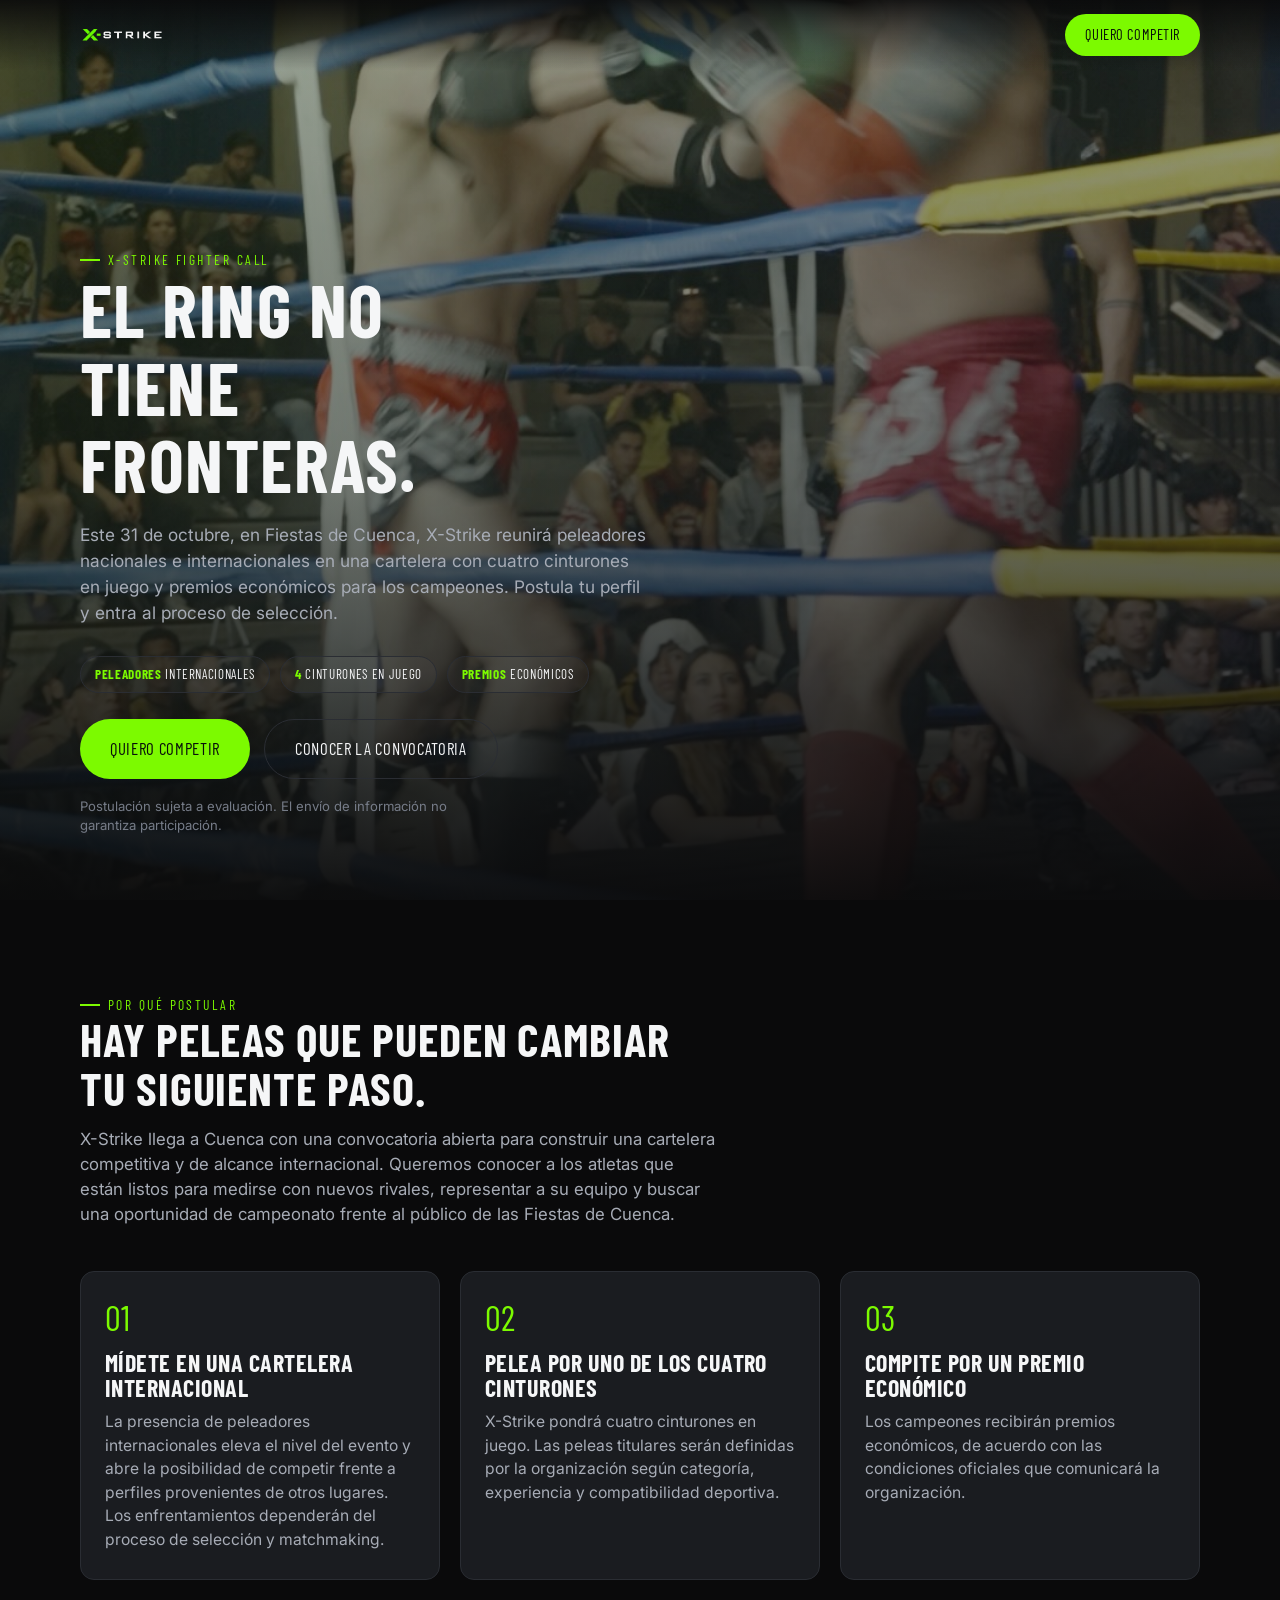
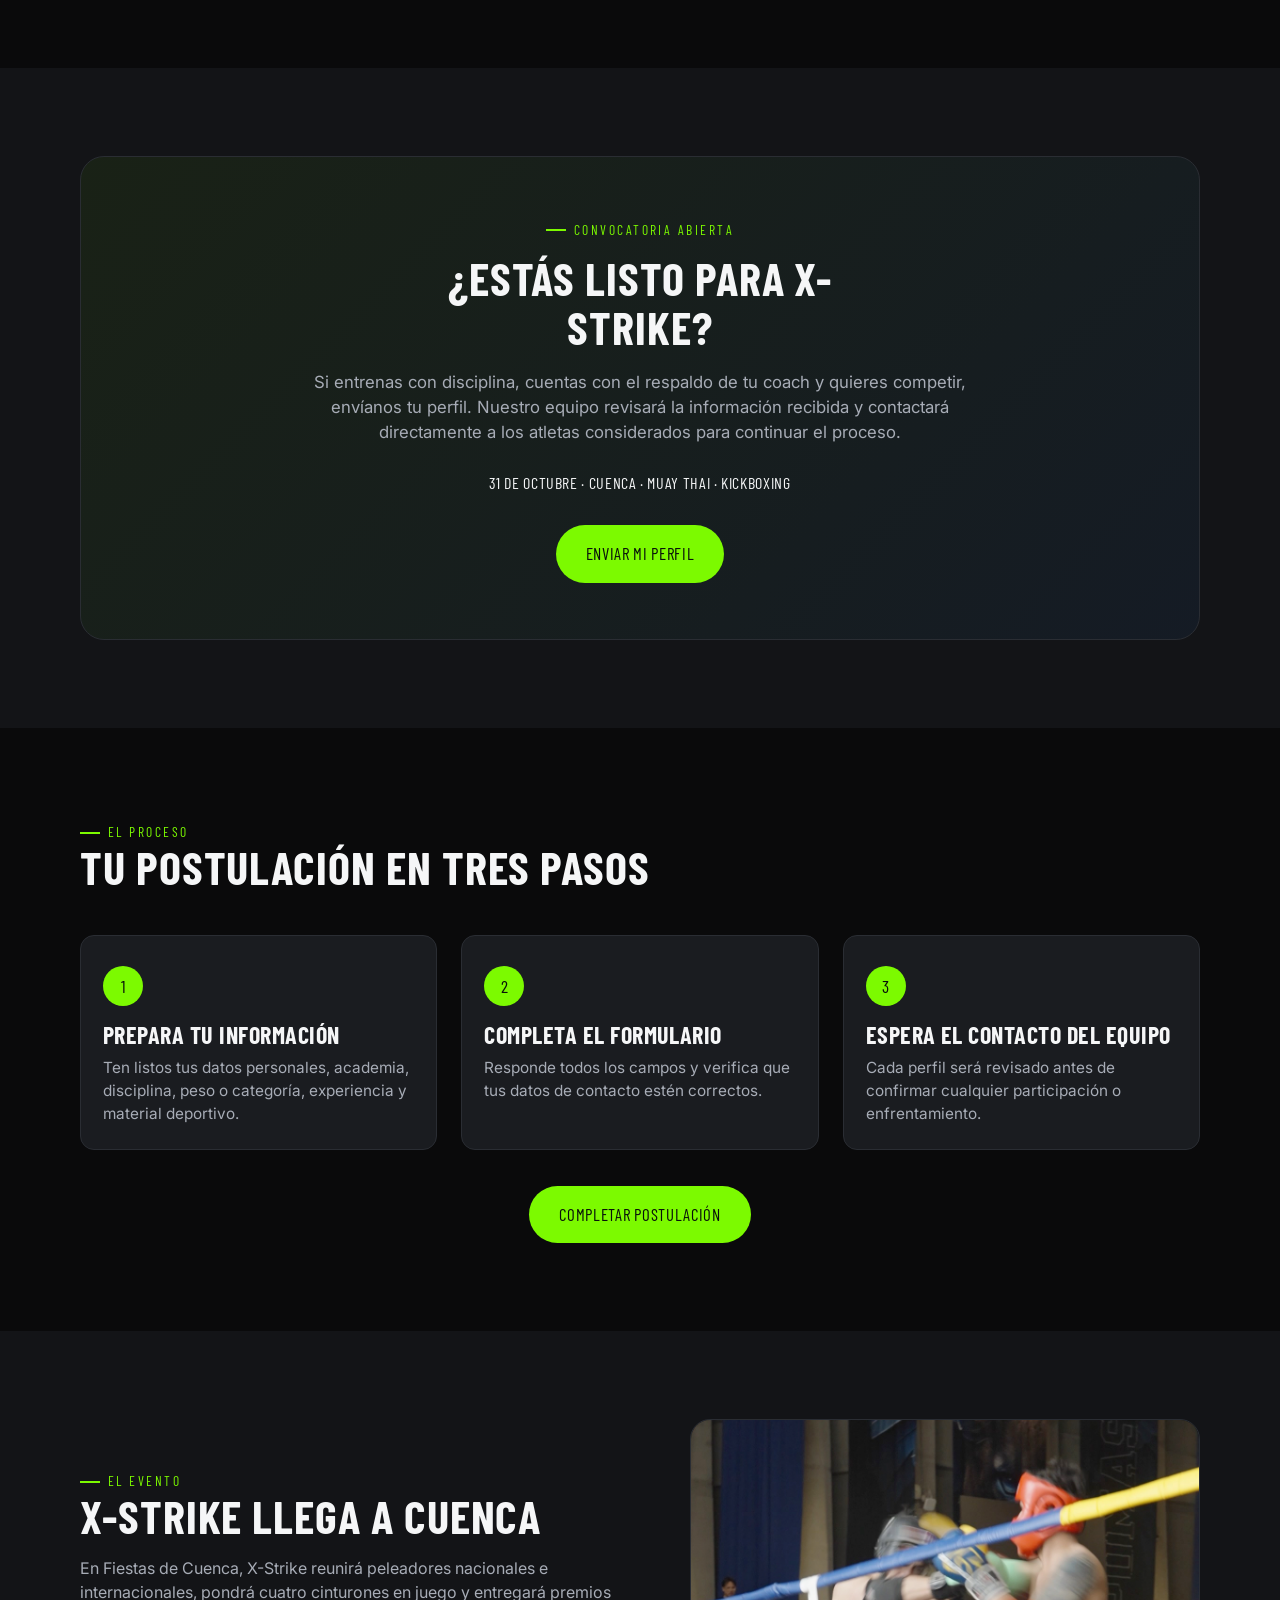
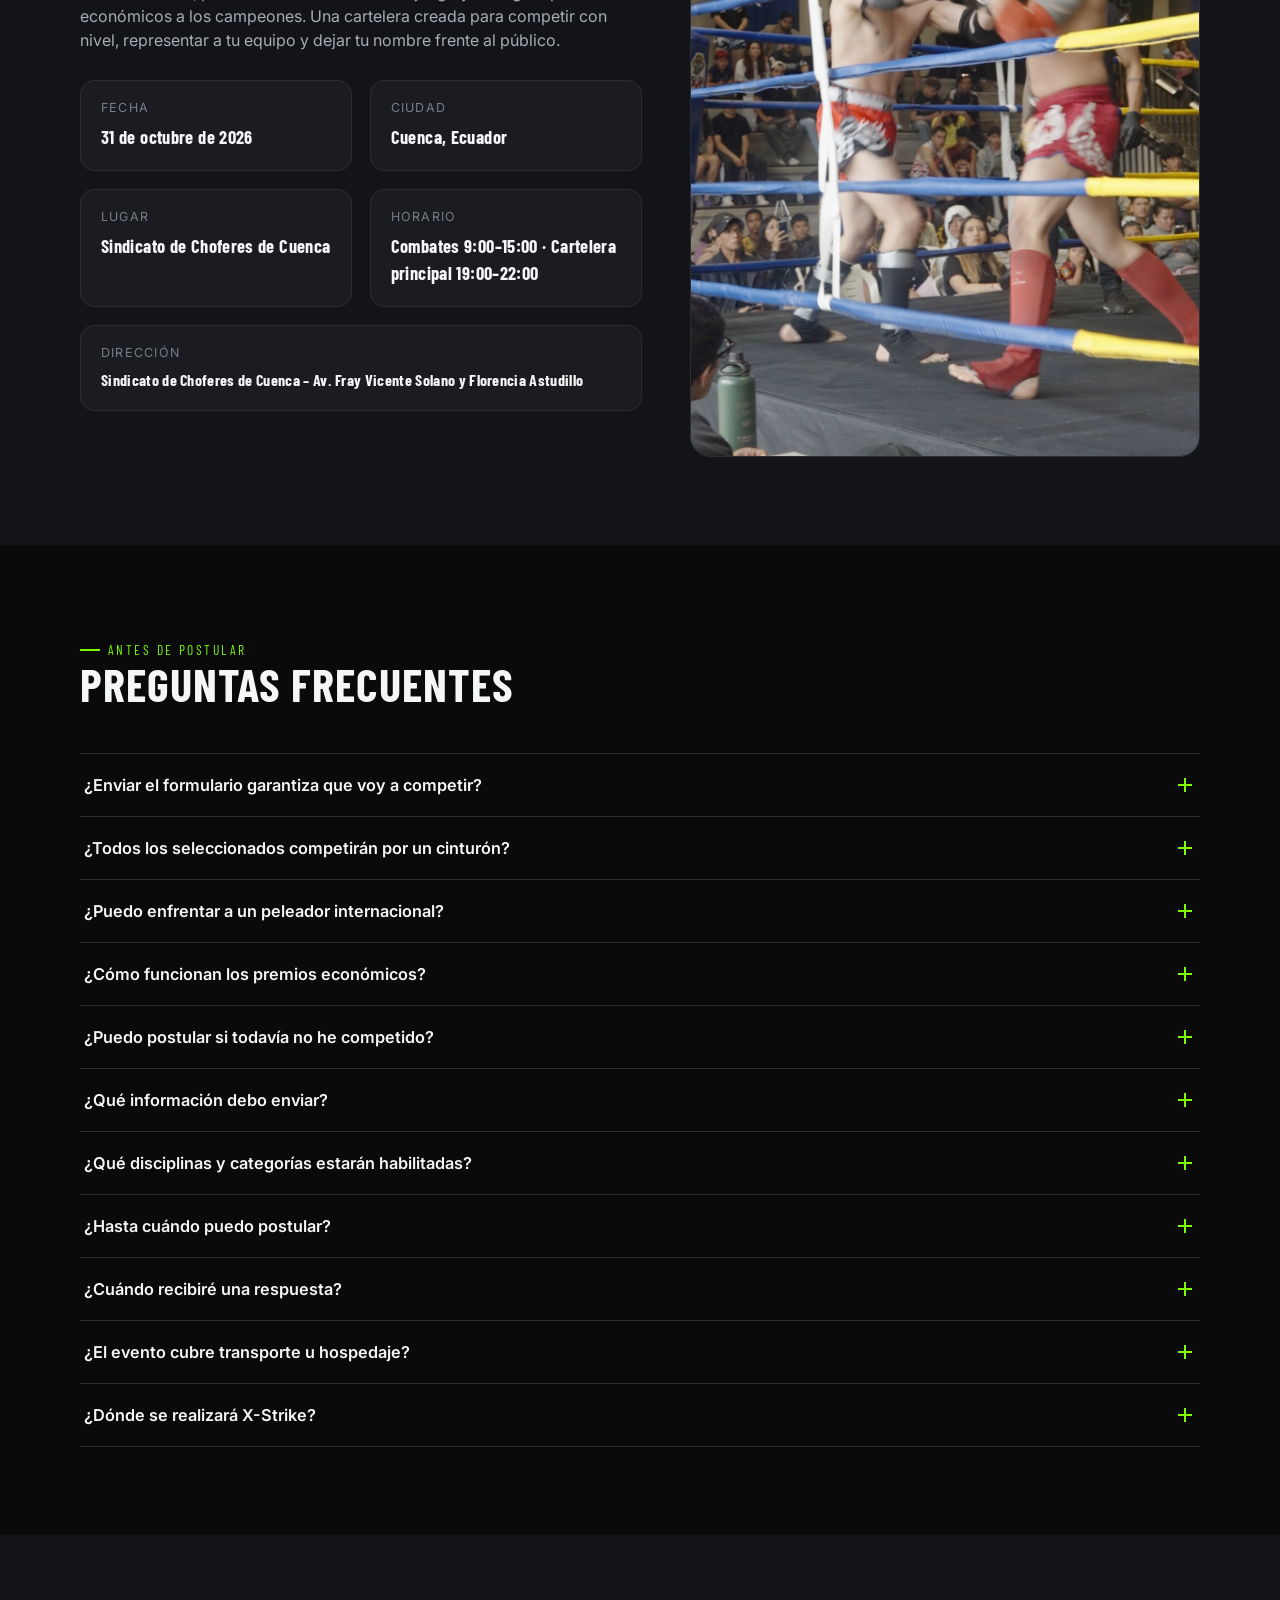
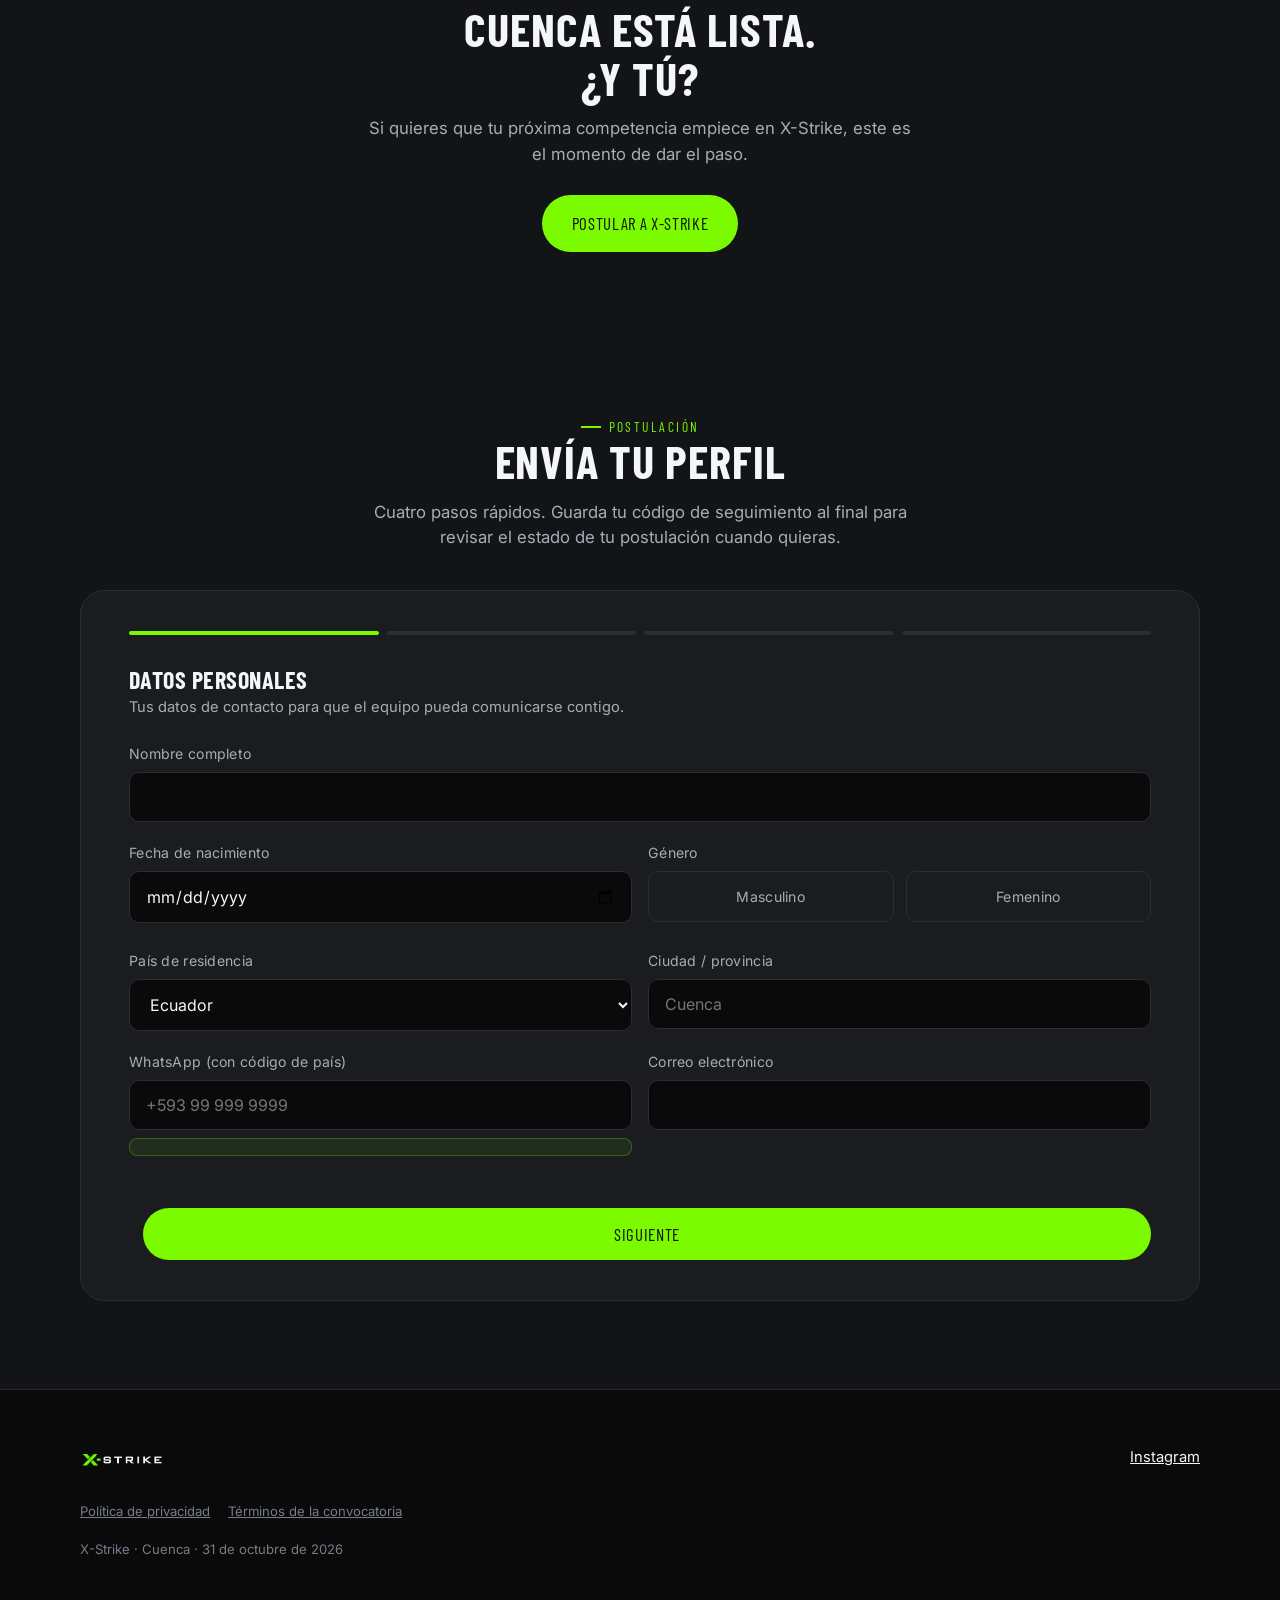
==== commit 7a7a1dce: "Ajustar textos de la landing (frase hero y copy de cinturones) Cambia el titular del hero a "El ring" ====
--- a/index.html
+++ b/index.html
@@ -33,9 +33,9 @@
   </div>
   <div class="container">
     <span class="eyebrow">X-Strike Fighter Call</span>
-    <h1>Tu próximo rival<br>puede venir de otro país.</h1>
+    <h1>El ring no tiene<br>fronteras.</h1>
     <p class="hero-text">
-      Este 31 de octubre, en plenas Fiestas de Cuenca, X-Strike reunirá peleadores nacionales
+      Este 31 de octubre, en Fiestas de Cuenca, X-Strike reunirá peleadores nacionales
       e internacionales en una cartelera con cuatro cinturones en juego y premios económicos
       para los campeones. Postula tu perfil y entra al proceso de selección.
     </p>
@@ -73,7 +73,7 @@
       </article>
       <article class="reason-card reveal">
         <div class="reason-num">02</div>
-        <h3>Busca uno de los cuatro cinturones</h3>
+        <h3>Pelea por uno de los cuatro cinturones</h3>
         <p>X-Strike pondrá cuatro cinturones en juego. Las peleas titulares serán definidas por la organización según categoría, experiencia y compatibilidad deportiva.</p>
       </article>
       <article class="reason-card reveal">
@@ -139,7 +139,7 @@
         <span class="eyebrow">El evento</span>
         <h2>X-Strike llega a Cuenca</h2>
         <p style="margin-top:16px;">
-          En plenas Fiestas de Cuenca, X-Strike reunirá peleadores nacionales e internacionales,
+          En Fiestas de Cuenca, X-Strike reunirá peleadores nacionales e internacionales,
           pondrá cuatro cinturones en juego y entregará premios económicos a los campeones.
           Una cartelera creada para competir con nivel, representar a tu equipo y dejar tu
           nombre frente al público.
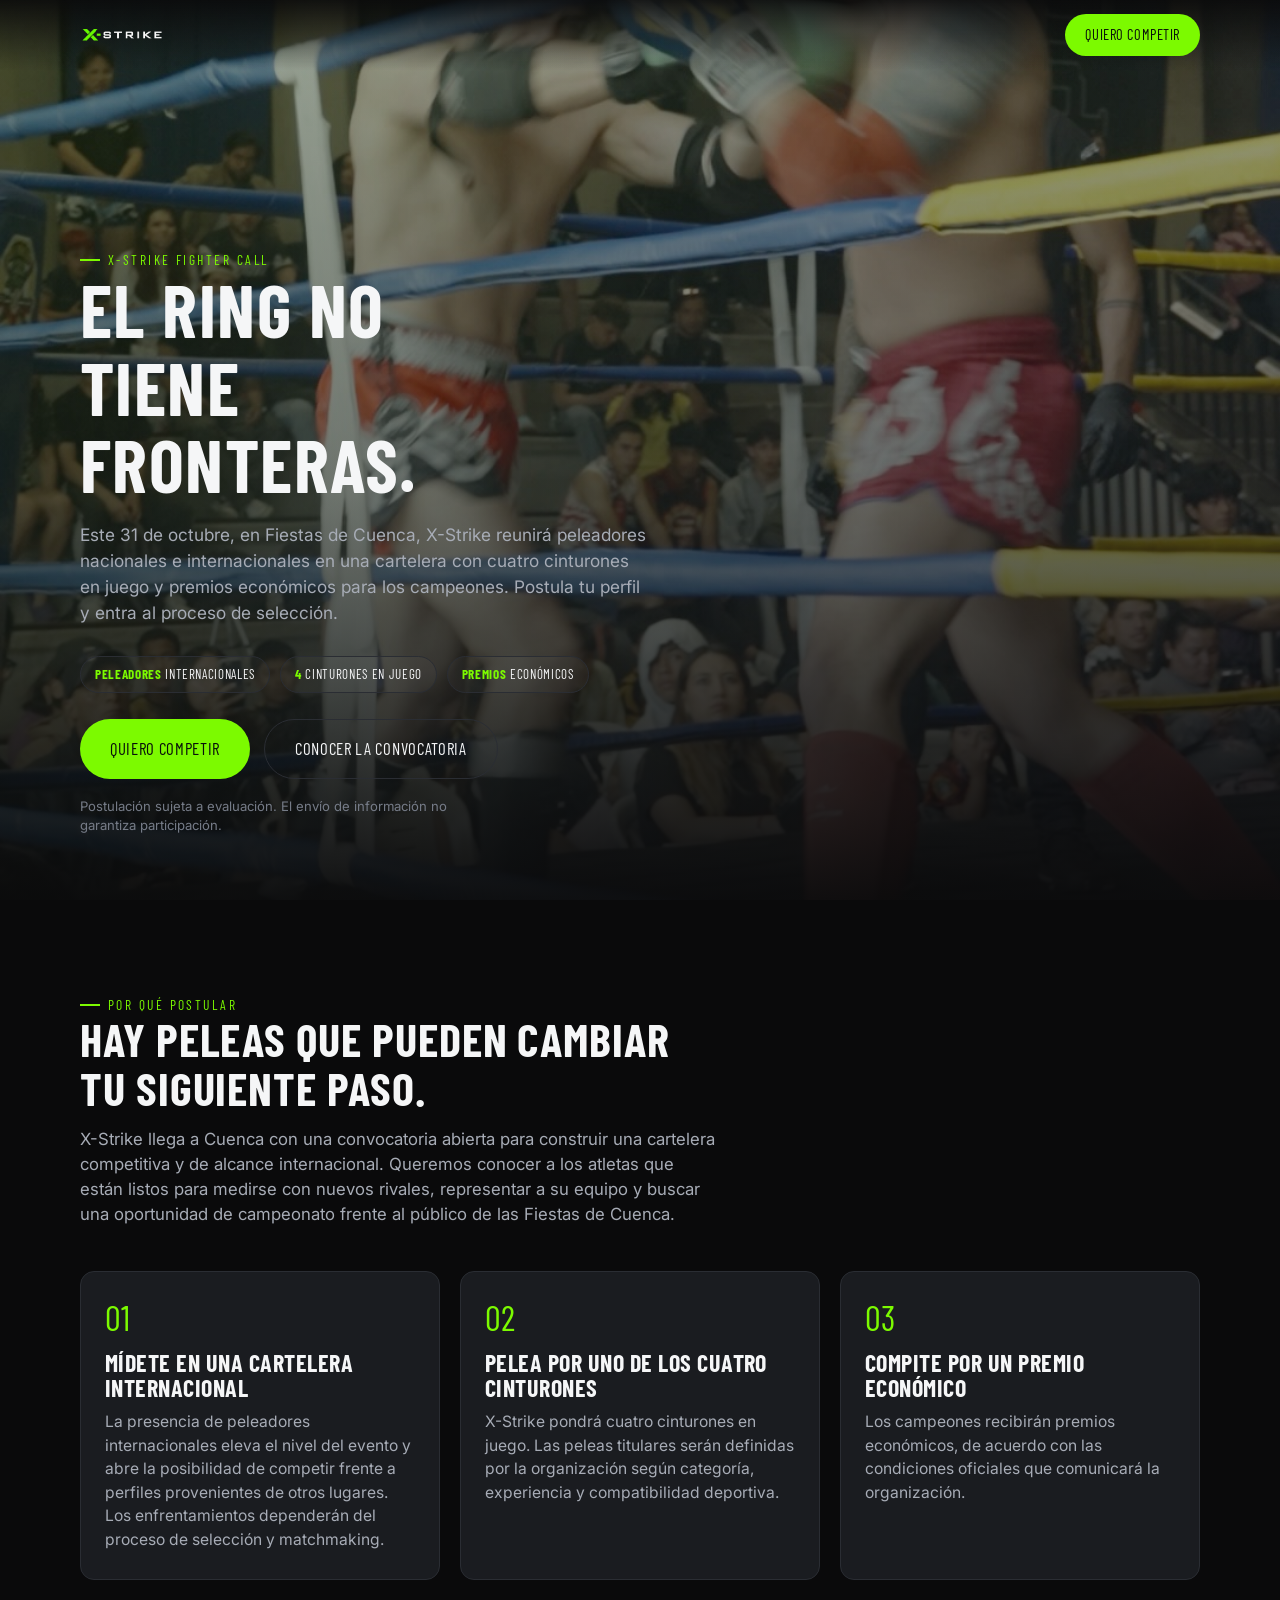
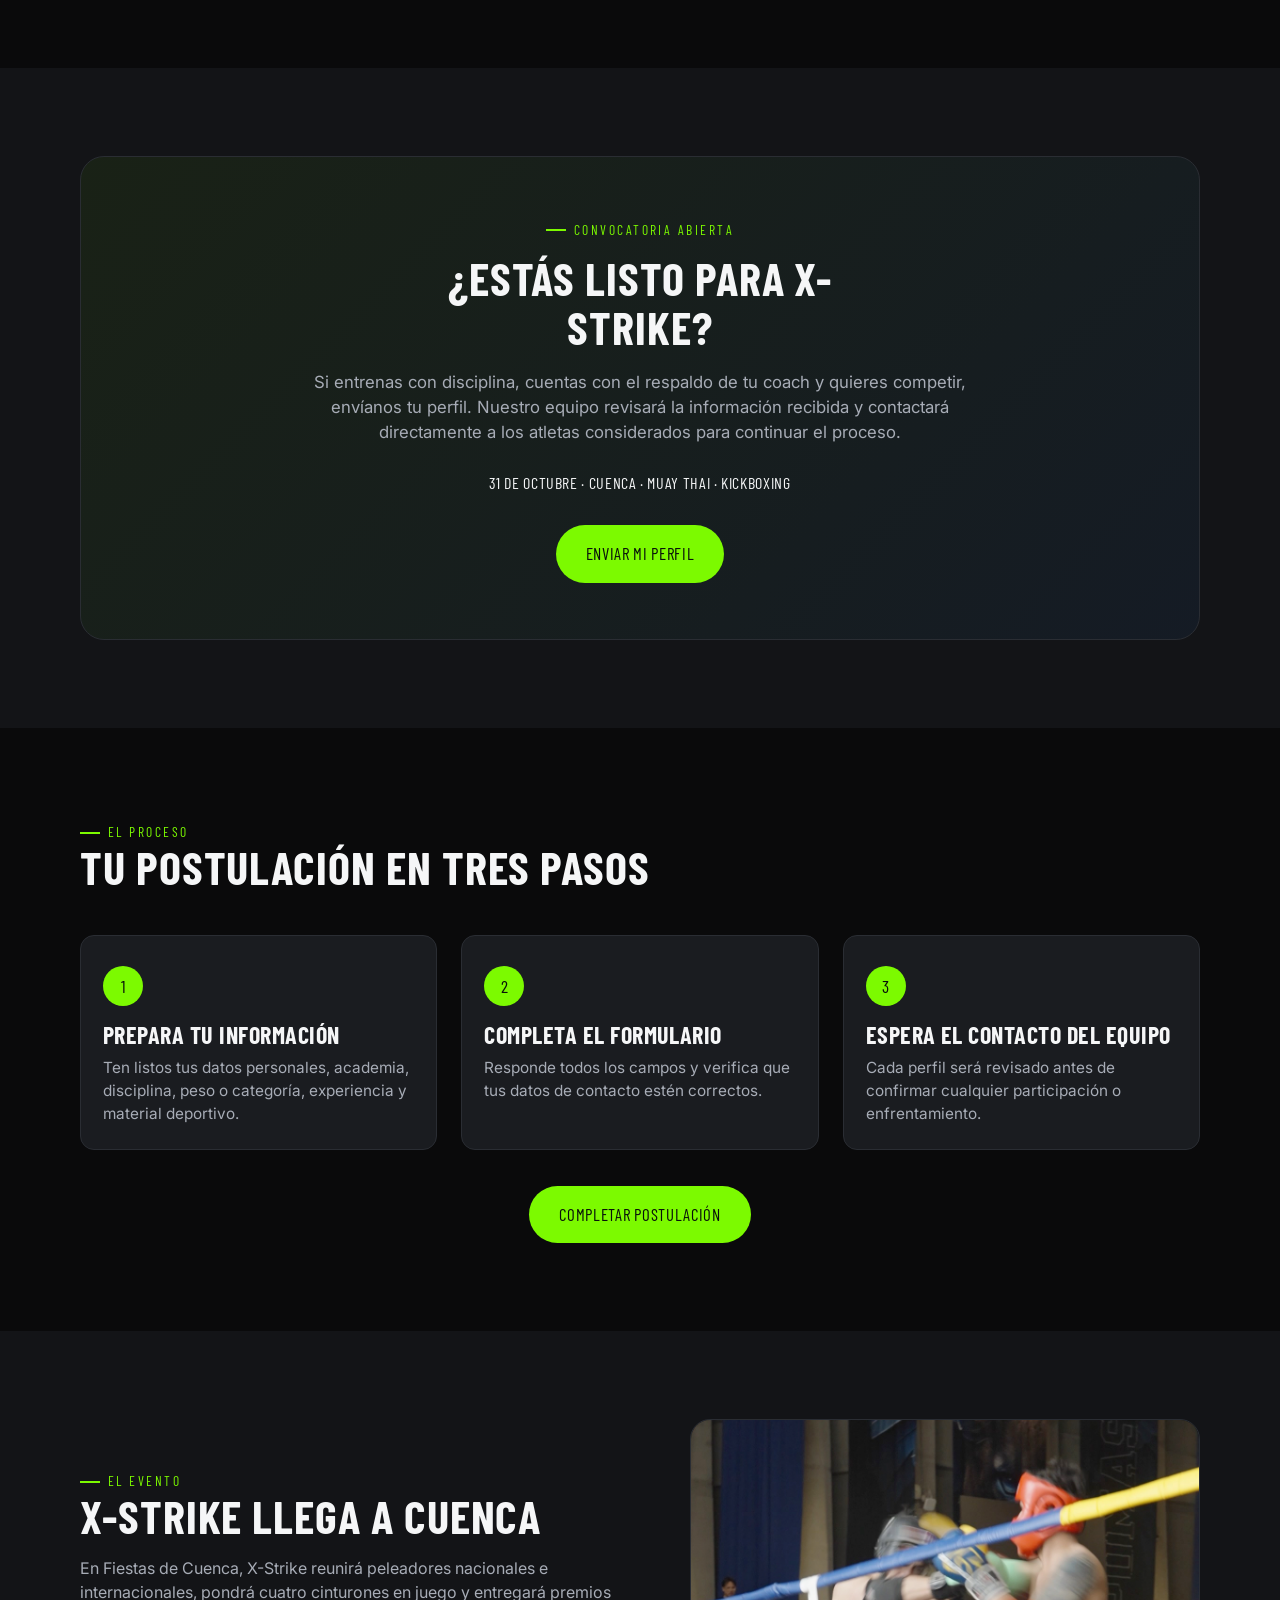
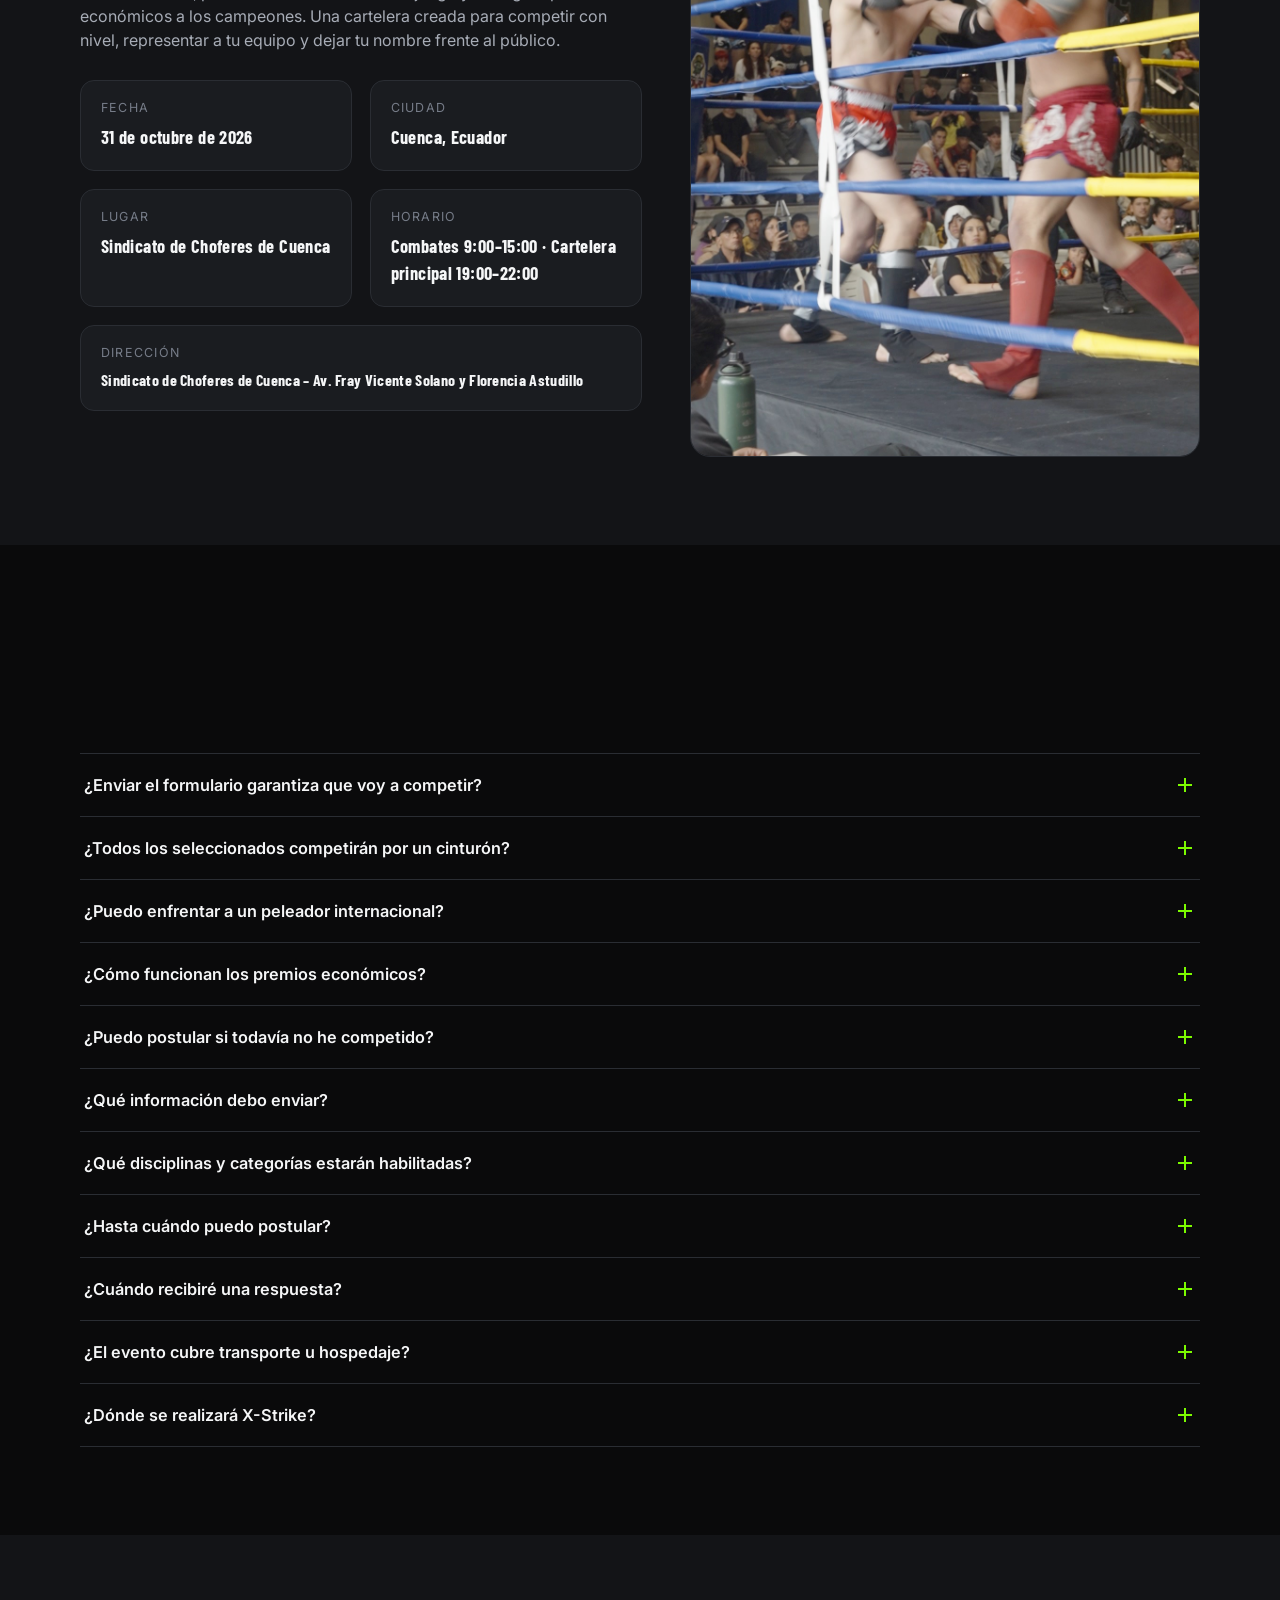
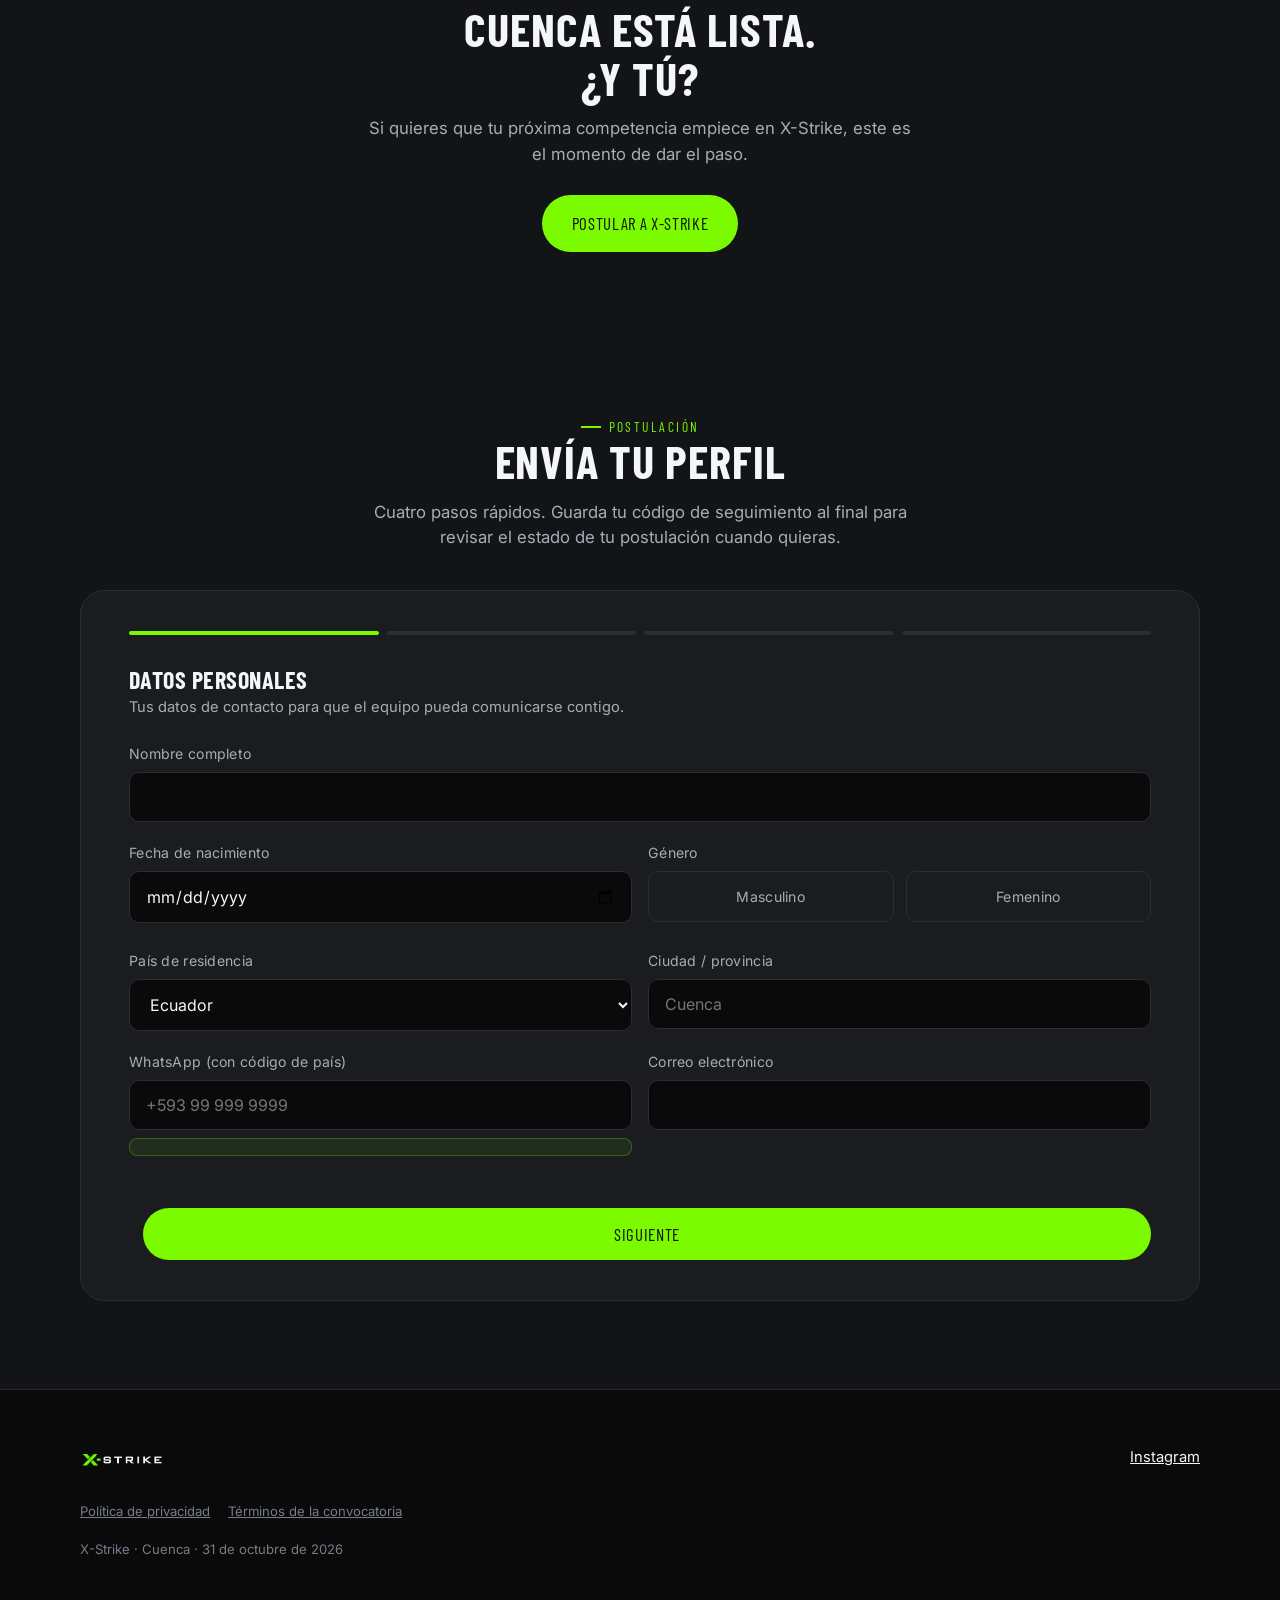
==== commit 55ad2d6b: "Pedir el pago de inscripción desde la postulación, no solo al aceptar Baja el costo de inscripción d" ====
--- a/index.html
+++ b/index.html
@@ -421,7 +421,19 @@
           Te enviamos este código también a tu correo — guárdalo para consultar el estado de tu
           postulación en <a href="estado.html" style="color:var(--green);">esta página</a>.
         </p>
-        <p id="local-mode-note" class="pending" style="margin-top:18px; display:inline-block;" hidden>
+
+        <div class="payment-card" id="payment-card">
+          <p class="payment-card-title">Para asegurar tu cupo, transfiere tu inscripción:</p>
+          <div class="payment-amount" id="pc-monto"></div>
+          <div class="payment-row"><span>Banco / Cooperativa</span><span id="pc-banco"></span></div>
+          <div class="payment-row"><span>Titular</span><span id="pc-titular"></span></div>
+          <div class="payment-row"><span>Cédula</span><span id="pc-cedula"></span></div>
+          <div class="payment-row"><span>Tipo de cuenta</span><span id="pc-tipo"></span></div>
+          <div class="payment-row"><span>Número de cuenta</span><span id="pc-numero"></span></div>
+          <a id="pc-pago-link" href="pago.html" class="btn btn-primary btn-block" style="margin-top:18px;">Ya transferí, subir comprobante</a>
+        </div>
+
+        <p id="local-mode-note" class="pending" style="margin-top:18px;" hidden>
           Modo de prueba: esta postulación se guardó solo en este navegador (aún no hay
           backend conectado). Revísala en <a href="admin.html" style="color:inherit;">admin.html</a>.
         </p>
--- a/styles.css
+++ b/styles.css
@@ -497,6 +497,31 @@
 }
 .form-result p { max-width: 46ch; margin: 0 auto; }
 
+.payment-card {
+  text-align: left;
+  background: var(--bg-card);
+  border: 1px solid var(--line);
+  border-radius: var(--radius);
+  padding: 24px clamp(18px, 5vw, 32px);
+  margin: 28px auto 0;
+  max-width: 420px;
+}
+.payment-card-title { font-weight: 600; margin-bottom: 4px; }
+.payment-amount {
+  font-family: var(--font-display);
+  font-size: 2.2rem;
+  color: var(--green);
+  margin: 4px 0 14px;
+}
+.payment-row {
+  display: flex; justify-content: space-between; gap: 16px;
+  padding: 9px 0; border-bottom: 1px dashed var(--line);
+  font-size: 0.92rem;
+}
+.payment-row:last-of-type { border-bottom: none; }
+.payment-row span:first-child { color: var(--muted); }
+.payment-row span:last-child { font-weight: 600; text-align: right; }
+
 .form-submitting { text-align: center; padding: 40px 0; }
 .spinner {
   width: 36px; height: 36px;
